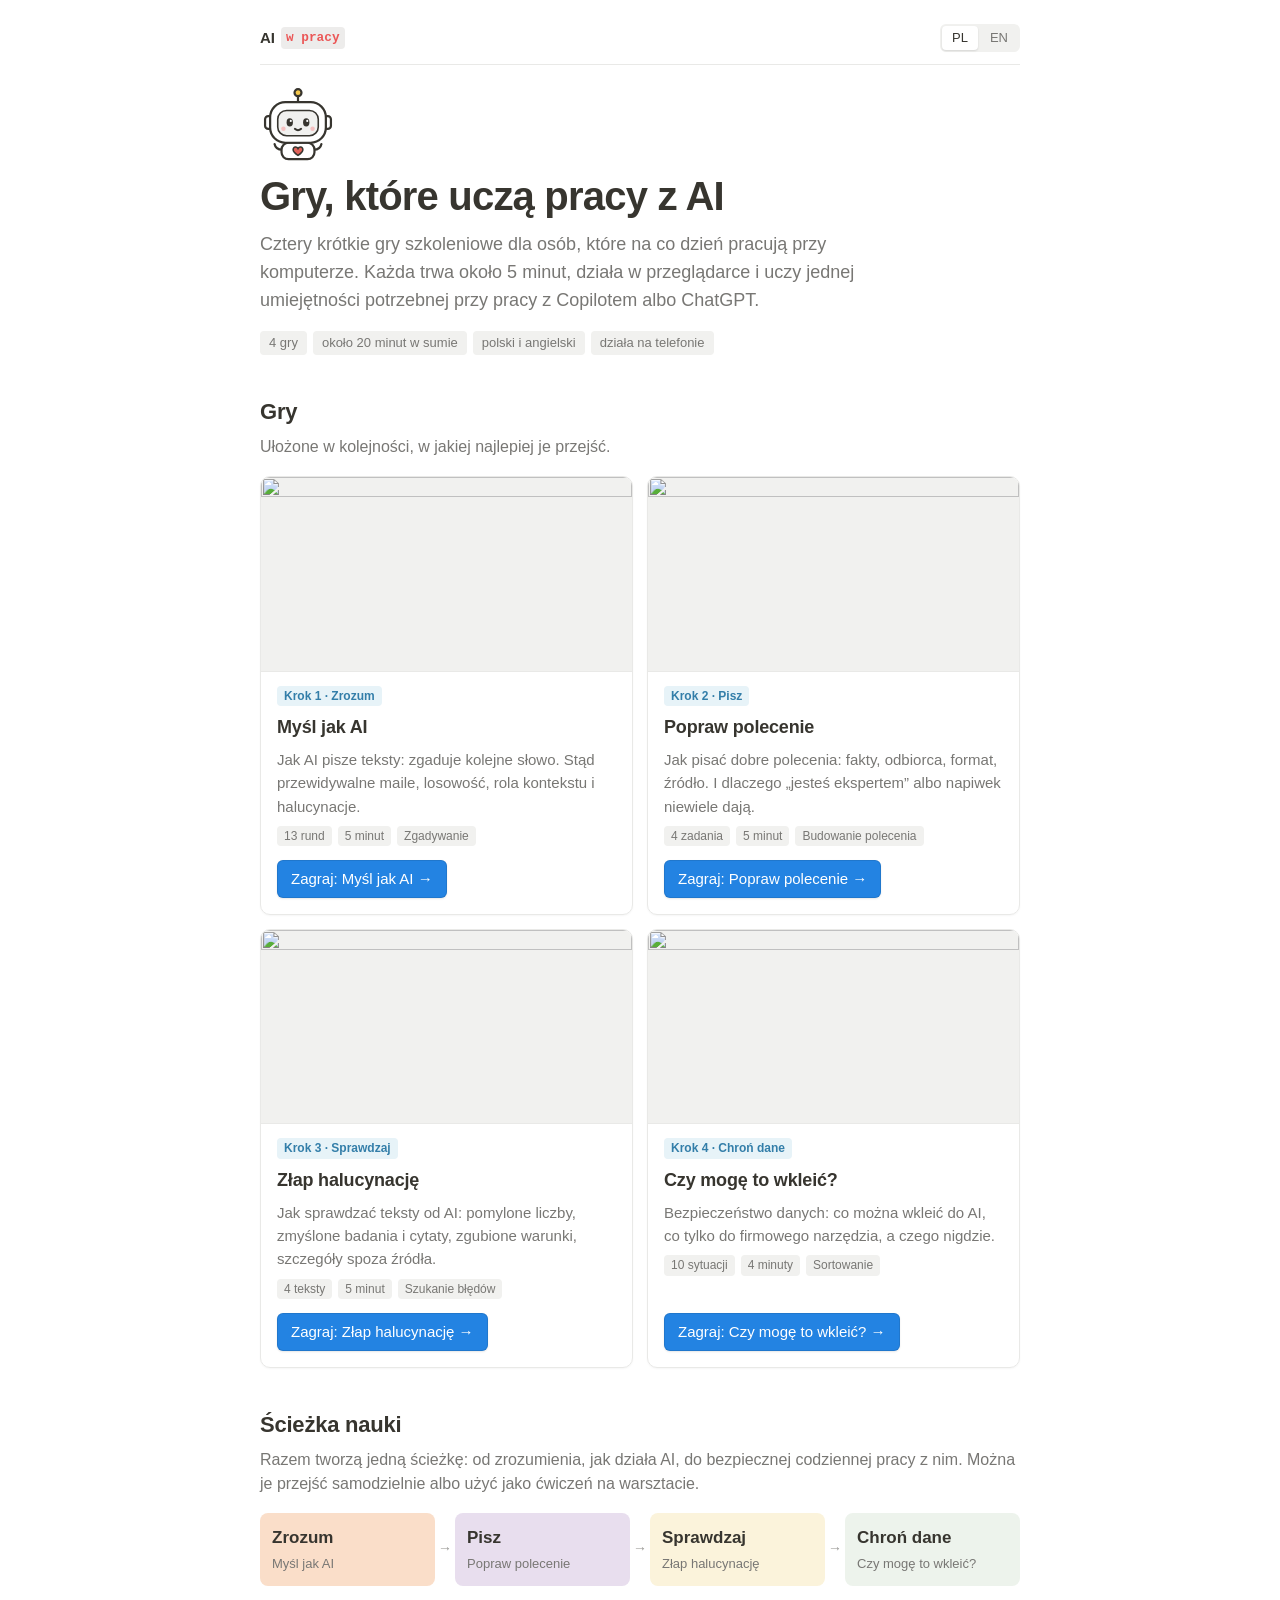
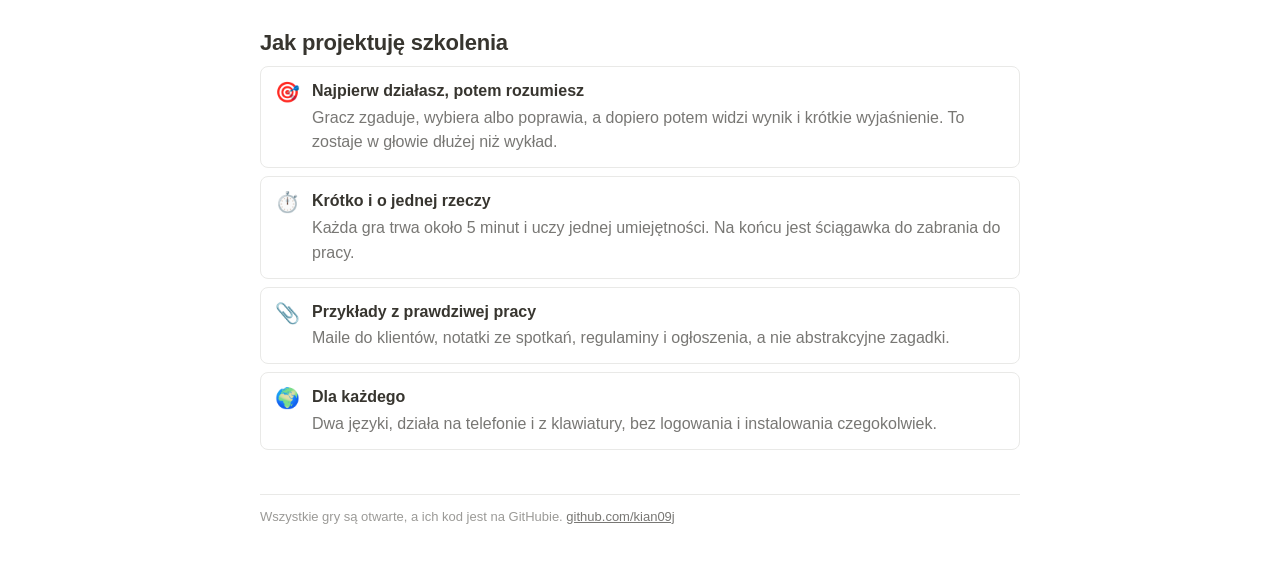
==== index.html @ de3d777a "Strona serii AI w pracy: 4 gry, ścieżka nauki, podejście (PL/EN) Landing page for kian09j.github.io " ====
<!doctype html>
<html lang="pl">
<head>
<meta charset="utf-8">
<meta name="viewport" content="width=device-width, initial-scale=1">
<meta name="color-scheme" content="light">
<title>AI w pracy</title>
<meta name="description" content="Cztery krótkie gry, które uczą pracy z AI: jak AI pisze, jak pisać polecenia, jak sprawdzać odpowiedzi i jak chronić dane. Four short games that teach people to work with AI.">
<!-- Link preview for LinkedIn and other social sites -->
<meta property="og:type" content="website">
<meta property="og:url" content="https://kian09j.github.io/">
<meta property="og:title" content="AI w pracy / AI at work">
<meta property="og:description" content="Cztery krótkie gry szkoleniowe o pracy z AI. PL / EN.">
<meta property="og:image" content="https://kian09j.github.io/og-image.png">
<meta property="og:image:width" content="1200">
<meta property="og:image:height" content="630">
<meta property="og:image:alt" content="Robot Bajtek i tytuł serii AI w pracy">
<meta name="twitter:card" content="summary_large_image">
<link rel="icon" href="data:image/svg+xml,%3Csvg xmlns='http://www.w3.org/2000/svg' viewBox='0 0 120 120'%3E%3Cpath d='M60 26V13' stroke='%2337352f' stroke-width='5' stroke-linecap='round'/%3E%3Ccircle cx='60' cy='10' r='8' fill='%23f5c84c' stroke='%2337352f' stroke-width='4'/%3E%3Crect x='10' y='26' width='100' height='84' rx='28' fill='%23ffffff' stroke='%2337352f' stroke-width='6'/%3E%3Crect x='24' y='42' width='72' height='52' rx='16' fill='%23f1f1ef' stroke='%2337352f' stroke-width='4'/%3E%3Cellipse cx='45' cy='66' rx='7' ry='10' fill='%2337352f'/%3E%3Cellipse cx='75' cy='66' rx='7' ry='10' fill='%2337352f'/%3E%3C/svg%3E">
<style>
  :root {
    --bg: #ffffff;
    --text: #37352f;
    --muted: #787774;
    --faint: #9b9a97;
    --line: #e9e9e7;
    --hover: #f7f7f5;
    --gray: #f1f1ef;
    --blue: #2383e2;
    --blue-hover: #0b6ec5;
    --blue-bg: #e7f3f8;
    --blue-text: #337ea9;
    --font: ui-sans-serif, -apple-system, BlinkMacSystemFont, "Segoe UI Variable Text", "Segoe UI", Helvetica, Arial, sans-serif, "Segoe UI Emoji", "Apple Color Emoji";
  }
  * { box-sizing: border-box; }
  html, body { margin: 0; }
  body {
    background: var(--bg); color: var(--text); font-family: var(--font); font-size: 16px; line-height: 1.55;
    display: flex; justify-content: center; padding: 24px 16px 48px; overflow-x: hidden;
    -webkit-font-smoothing: antialiased;
  }
  .app { width: 100%; max-width: 760px; }
  a { color: var(--blue-text); }

  header {
    display: flex; align-items: center; justify-content: space-between; gap: 12px;
    padding-bottom: 12px; margin-bottom: 8px; border-bottom: 1px solid var(--line);
  }
  .logo { font-weight: 600; font-size: 15px; display: flex; align-items: center; gap: 6px; }
  .logo .ai {
    font-family: SFMono-Regular, Menlo, Consolas, "Liberation Mono", monospace; font-size: 85%;
    color: #eb5757; background: rgba(135, 131, 120, 0.15); border-radius: 4px; padding: 1px 5px;
  }
  .lang { display: flex; gap: 2px; background: var(--gray); border-radius: 6px; padding: 2px; }
  .lang button {
    font: inherit; font-size: 13px; font-weight: 500; color: var(--muted);
    background: transparent; border: 0; border-radius: 4px; padding: 2px 10px; cursor: pointer;
  }
  .lang button[aria-pressed="true"] { background: #fff; color: var(--text); box-shadow: 0 1px 2px rgba(15, 15, 15, 0.12); }
  .lang button:focus-visible { outline: 2px solid var(--blue); outline-offset: 1px; }

  /* Mascot (Bajtek, the guide from the games) */
  .mascot { display: block; width: 76px; height: 76px; margin: 22px 0 10px; overflow: visible; }
  .mascot .eyes { transform-origin: 60px 56px; animation: blink 5s ease-in-out infinite; }
  @keyframes blink { 0%, 94%, 100% { transform: scaleY(1); } 97% { transform: scaleY(0.1); } }

  h1 { font-size: 40px; font-weight: 700; line-height: 1.15; letter-spacing: -0.02em; margin: 0 0 12px; }
  h2 { font-size: 22px; font-weight: 600; margin: 40px 0 6px; letter-spacing: -0.01em; }
  .lead { font-size: 18px; color: var(--muted); margin: 0 0 14px; max-width: 620px; }
  .author { margin: 0; font-size: 15px; }
  .author a { margin-left: 8px; }
  .section-lead { color: var(--muted); margin: 0 0 16px; }

  .facts { display: flex; flex-wrap: wrap; gap: 6px; margin: 16px 0 0; padding: 0; list-style: none; }
  .facts li { font-size: 13px; font-weight: 500; border-radius: 4px; padding: 2px 9px; background: var(--gray); color: var(--muted); }

  /* Game cards, in the order of the learning path */
  .games { display: grid; grid-template-columns: 1fr 1fr; gap: 14px; }
  .game {
    border: 1px solid var(--line); border-radius: 10px; overflow: hidden; display: flex; flex-direction: column;
    box-shadow: 0 1px 2px rgba(15, 15, 15, 0.04); transition: box-shadow 0.15s, border-color 0.15s;
  }
  .game:hover { border-color: #dcdcd9; box-shadow: 0 4px 14px rgba(15, 15, 15, 0.08); }
  .game img { display: block; width: 100%; height: auto; aspect-ratio: 1200 / 630; object-fit: cover; border-bottom: 1px solid var(--line); background: var(--gray); }
  .game .body { padding: 14px 16px 16px; display: flex; flex-direction: column; gap: 6px; flex: 1; }
  .game .step { font-size: 12px; font-weight: 600; color: var(--blue-text); background: var(--blue-bg); border-radius: 4px; padding: 1px 7px; align-self: flex-start; }
  .game h3 { margin: 2px 0 0; font-size: 18px; font-weight: 700; letter-spacing: -0.01em; }
  .game p { margin: 0; color: var(--muted); font-size: 15px; }
  .game .meta { display: flex; flex-wrap: wrap; gap: 6px; margin-top: 2px; }
  .game .meta span { font-size: 12px; font-weight: 500; border-radius: 4px; padding: 1px 7px; background: var(--gray); color: var(--muted); }
  .game .play { margin-top: auto; padding-top: 8px; }
  .btn {
    font: inherit; font-size: 15px; font-weight: 500; text-decoration: none; border-radius: 6px; padding: 7px 14px;
    background: var(--blue); color: #fff; display: inline-flex; align-items: center; gap: 6px;
    box-shadow: inset 0 0 0 1px rgba(15, 15, 15, 0.1), 0 1px 2px rgba(15, 15, 15, 0.1); transition: background 0.12s;
  }
  .btn:hover { background: var(--blue-hover); }
  .btn:focus-visible { outline: 2px solid var(--blue); outline-offset: 2px; }

  /* Learning path */
  .path { list-style: none; padding: 0; margin: 0; display: grid; grid-template-columns: repeat(4, 1fr); gap: 10px 20px; }
  .path li { border-radius: 8px; padding: 12px 12px; background: var(--tint); position: relative; }
  .path .verb { display: block; font-weight: 700; font-size: 17px; }
  .path .game-name { display: block; font-size: 13px; color: var(--muted); margin-top: 2px; }
  .path li:not(:last-child)::after {
    content: "→"; position: absolute; right: -10px; top: 50%; transform: translate(50%, -50%);
    color: var(--faint); font-size: 14px;
  }

  /* Principles */
  .principles { list-style: none; padding: 0; margin: 0; display: grid; gap: 8px; }
  .principles li { display: flex; gap: 12px; align-items: flex-start; padding: 12px 14px; border: 1px solid var(--line); border-radius: 8px; }
  .principles .ico { font-size: 20px; line-height: 1.3; }
  .principles strong { display: block; font-weight: 600; }
  .principles p { margin: 2px 0 0; color: var(--muted); }

  footer { margin-top: 44px; padding-top: 12px; border-top: 1px solid var(--line); font-size: 13px; color: var(--faint); }
  footer a { color: var(--muted); }

  @media (max-width: 640px) {
    .games { grid-template-columns: 1fr; }
    .path { grid-template-columns: 1fr 1fr; }
    .path li:nth-child(2)::after { content: none; }
  }
  @media (max-width: 480px) {
    body { padding-top: 16px; }
    h1 { font-size: 31px; }
    .lead { font-size: 17px; }
  }
  @media (prefers-reduced-motion: reduce) {
    *, *::before, *::after { transition: none !important; animation: none !important; }
  }
</style>
</head>
<body>

<div class="app">
  <header>
    <div class="logo" id="logo">AI <span class="ai">w pracy</span></div>
    <div class="lang" id="lang" role="group" aria-label="Język / Language">
      <button type="button" data-lang="pl" aria-pressed="true">PL</button>
      <button type="button" data-lang="en" aria-pressed="false">EN</button>
    </div>
  </header>
  <main id="page"></main>
  <footer id="footer"></footer>
</div>

<script>
// Who made this. Anything left empty is simply not shown.
const AUTHOR = {
  name: "",
  role: { pl: "", en: "" },
  linkedin: "",
  email: ""
};

const GITHUB = "https://github.com/kian09j";

// The games, in the order of the learning path. Paths are relative to kian09j.github.io.
const GAMES = [
  { path: "/mysl_jak_ai/", repo: "mysl_jak_ai",
    pl: { name: "Myśl jak AI", verb: "Zrozum", what: "Jak AI pisze teksty: zgaduje kolejne słowo. Stąd przewidywalne maile, losowość, rola kontekstu i halucynacje.", meta: ["13 rund", "5 minut", "Zgadywanie"] },
    en: { name: "Think like AI", verb: "Understand", what: "How AI writes: it predicts the next word. That explains predictable emails, randomness, why context matters and hallucinations.", meta: ["13 rounds", "5 minutes", "Guessing"] } },
  { path: "/popraw_polecenie/", repo: "popraw_polecenie",
    pl: { name: "Popraw polecenie", verb: "Pisz", what: "Jak pisać dobre polecenia: fakty, odbiorca, format, źródło. I dlaczego „jesteś ekspertem” albo napiwek niewiele dają.", meta: ["4 zadania", "5 minut", "Budowanie polecenia"] },
    en: { name: "Fix the prompt", verb: "Write", what: "How to write good prompts: facts, audience, format, source. And why “you are an expert” or a tip doesn't do much.", meta: ["4 tasks", "5 minutes", "Building a prompt"] } },
  { path: "/zlap_halucynacje/", repo: "zlap_halucynacje",
    pl: { name: "Złap halucynację", verb: "Sprawdzaj", what: "Jak sprawdzać teksty od AI: pomylone liczby, zmyślone badania i cytaty, zgubione warunki, szczegóły spoza źródła.", meta: ["4 teksty", "5 minut", "Szukanie błędów"] },
    en: { name: "Catch the hallucination", verb: "Check", what: "How to check what AI writes: wrong numbers, made-up studies and quotes, dropped conditions, details that aren't in the source.", meta: ["4 texts", "5 minutes", "Spot the error"] } },
  { path: "/czy_moge_to_wkleic/", repo: "czy_moge_to_wkleic",
    pl: { name: "Czy mogę to wkleić?", verb: "Chroń dane", what: "Bezpieczeństwo danych: co można wkleić do AI, co tylko do firmowego narzędzia, a czego nigdzie.", meta: ["10 sytuacji", "4 minuty", "Sortowanie"] },
    en: { name: "Can I paste this?", verb: "Protect data", what: "Data safety: what you can paste into AI, what belongs only in your company's tool, and what never goes in.", meta: ["10 situations", "4 minutes", "Sorting"] } }
];

const PATH_TINTS = ["#fadec9", "#e8deee", "#fbf3db", "#edf3ec"];

const TEXT = {
  pl: {
    title: "AI w pracy",
    logo: 'AI <span class="ai">w pracy</span>',
    h1: "Gry, które uczą pracy z AI",
    lead: "Cztery krótkie gry szkoleniowe dla osób, które na co dzień pracują przy komputerze. Każda trwa około 5 minut, działa w przeglądarce i uczy jednej umiejętności potrzebnej przy pracy z Copilotem albo ChatGPT.",
    facts: ["4 gry", "około 20 minut w sumie", "polski i angielski", "działa na telefonie"],
    by: "Autorka:",
    gamesTitle: "Gry",
    gamesLead: "Ułożone w kolejności, w jakiej najlepiej je przejść.",
    step: "Krok",
    play: "Zagraj",
    code: "Kod",
    pathTitle: "Ścieżka nauki",
    pathLead: "Razem tworzą jedną ścieżkę: od zrozumienia, jak działa AI, do bezpiecznej codziennej pracy z nim. Można je przejść samodzielnie albo użyć jako ćwiczeń na warsztacie.",
    principlesTitle: "Jak projektuję szkolenia",
    principles: [
      ["🎯", "Najpierw działasz, potem rozumiesz", "Gracz zgaduje, wybiera albo poprawia, a dopiero potem widzi wynik i krótkie wyjaśnienie. To zostaje w głowie dłużej niż wykład."],
      ["⏱️", "Krótko i o jednej rzeczy", "Każda gra trwa około 5 minut i uczy jednej umiejętności. Na końcu jest ściągawka do zabrania do pracy."],
      ["📎", "Przykłady z prawdziwej pracy", "Maile do klientów, notatki ze spotkań, regulaminy i ogłoszenia, a nie abstrakcyjne zagadki."],
      ["🌍", "Dla każdego", "Dwa języki, działa na telefonie i z klawiatury, bez logowania i instalowania czegokolwiek."]
    ],
    footer: "Wszystkie gry są otwarte, a ich kod jest na GitHubie."
  },
  en: {
    title: "AI at work",
    logo: 'AI <span class="ai">at work</span>',
    h1: "Games that teach people to work with AI",
    lead: "Four short training games for people who work at a computer every day. Each one takes about 5 minutes, runs in the browser and teaches one skill you need when working with Copilot or ChatGPT.",
    facts: ["4 games", "about 20 minutes in total", "Polish and English", "works on phones"],
    by: "By",
    gamesTitle: "Games",
    gamesLead: "In the order that works best.",
    step: "Step",
    play: "Play",
    code: "Code",
    pathTitle: "Learning path",
    pathLead: "Together they form one path: from understanding how AI works to using it safely every day. Play them on your own or use them as exercises in a workshop.",
    principlesTitle: "How I design training",
    principles: [
      ["🎯", "Do first, understand second", "Players guess, choose or fix something, and only then see the result and a short explanation. That sticks longer than a lecture."],
      ["⏱️", "Short, and about one thing", "Each game takes about 5 minutes and teaches one skill. It ends with a cheat sheet to take back to work."],
      ["📎", "Examples from real work", "Customer emails, meeting notes, policies and job ads, not abstract puzzles."],
      ["🌍", "For everyone", "Two languages, works on phones and with a keyboard, no sign-up and nothing to install."]
    ],
    footer: "All the games are free to play, and their code is on GitHub."
  }
};

let lang = "pl";
let T = TEXT.pl;
const $ = (id) => document.getElementById(id);

function esc(s) {
  return String(s).replace(/[&<>"']/g, (c) => ({ "&": "&amp;", "<": "&lt;", ">": "&gt;", '"': "&quot;", "'": "&#39;" }[c]));
}

const MASCOT = `
  <svg class="mascot" viewBox="0 0 120 120" aria-hidden="true">
    <g fill="none" stroke="#37352f" stroke-width="3.5" stroke-linecap="round" stroke-linejoin="round">
      <path d="M35 99C27 99 24 95 23 90"/><path d="M85 99C93 99 96 95 97 90"/>
      <rect x="34" y="88" width="52" height="26" rx="11" fill="#fff"/>
      <path d="M60 108c-5-3.4-7.6-6-7.6-8.6a3.6 3.6 0 0 1 7.6-1.6a3.6 3.6 0 0 1 7.6 1.6c0 2.6-2.6 5.2-7.6 8.6z" fill="#e16259" stroke-width="2.5"/>
      <path d="M60 26V14"/><circle cx="60" cy="9" r="5.5" fill="#f5c84c"/>
      <rect x="8" y="46" width="11" height="20" rx="5" fill="#fff"/><rect x="101" y="46" width="11" height="20" rx="5" fill="#fff"/>
      <rect x="16" y="24" width="88" height="64" rx="24" fill="#fff"/>
      <rect x="28" y="37" width="64" height="40" rx="14" fill="#f1f1ef" stroke-width="2.5"/>
    </g>
    <g class="eyes">
      <ellipse cx="47" cy="56" rx="5" ry="6.5" fill="#37352f"/><ellipse cx="73" cy="56" rx="5" ry="6.5" fill="#37352f"/>
      <circle cx="48.6" cy="53.6" r="1.7" fill="#fff"/><circle cx="74.6" cy="53.6" r="1.7" fill="#fff"/>
    </g>
    <circle cx="37" cy="66" r="3.5" fill="#f5c0c0"/><circle cx="83" cy="66" r="3.5" fill="#f5c0c0"/>
    <path d="M55 66q5 4.5 10 0" fill="none" stroke="#37352f" stroke-width="3" stroke-linecap="round"/>
  </svg>`;

function authorHTML() {
  if (!AUTHOR.name) return "";
  const role = AUTHOR.role[lang] ? ` · ${esc(AUTHOR.role[lang])}` : "";
  const links = [
    AUTHOR.linkedin ? `<a href="${esc(AUTHOR.linkedin)}">LinkedIn</a>` : "",
    AUTHOR.email ? `<a href="mailto:${esc(AUTHOR.email)}">${esc(AUTHOR.email)}</a>` : ""
  ].join("");
  return `<p class="author">${esc(T.by)} <strong>${esc(AUTHOR.name)}</strong>${role}${links}</p>`;
}

function render() {
  $("page").innerHTML = `
    ${MASCOT}
    <h1>${esc(T.h1)}</h1>
    <p class="lead">${esc(T.lead)}</p>
    ${authorHTML()}
    <ul class="facts">${T.facts.map((f) => `<li>${esc(f)}</li>`).join("")}</ul>

    <h2>${esc(T.gamesTitle)}</h2>
    <p class="section-lead">${esc(T.gamesLead)}</p>
    <div class="games">
      ${GAMES.map((g, i) => {
        const d = g[lang];
        return `
        <article class="game">
          <a href="${g.path}?lang=${lang}" tabindex="-1" aria-hidden="true"><img src="${g.path}og-image.png" alt="" loading="lazy" width="1200" height="630"></a>
          <div class="body">
            <span class="step">${esc(T.step)} ${i + 1} · ${esc(d.verb)}</span>
            <h3>${esc(d.name)}</h3>
            <p>${esc(d.what)}</p>
            <div class="meta">${d.meta.map((m) => `<span>${esc(m)}</span>`).join("")}</div>
            <div class="play"><a class="btn" href="${g.path}?lang=${lang}">${esc(T.play)}: ${esc(d.name)} →</a></div>
          </div>
        </article>`;
      }).join("")}
    </div>

    <h2>${esc(T.pathTitle)}</h2>
    <p class="section-lead">${esc(T.pathLead)}</p>
    <ol class="path">
      ${GAMES.map((g, i) => `<li style="--tint:${PATH_TINTS[i]}"><span class="verb">${esc(g[lang].verb)}</span><span class="game-name">${esc(g[lang].name)}</span></li>`).join("")}
    </ol>

    <h2>${esc(T.principlesTitle)}</h2>
    <ul class="principles">
      ${T.principles.map(([ico, t, d]) => `<li><span class="ico" aria-hidden="true">${ico}</span><div><strong>${esc(t)}</strong><p>${esc(d)}</p></div></li>`).join("")}
    </ul>`;
  $("footer").innerHTML = `${esc(T.footer)} <a href="${GITHUB}">github.com/kian09j</a>`;
}

function readSavedLang() {
  try { return localStorage.getItem("lang"); } catch (e) { return null; }
}

// The language choice is shared with the games, which live on the same site.
function setLang(l) {
  lang = l === "en" ? "en" : "pl";
  T = TEXT[lang];
  document.documentElement.lang = lang;
  document.title = T.title;
  $("logo").innerHTML = T.logo;
  document.querySelectorAll("#lang button").forEach((b) => b.setAttribute("aria-pressed", String(b.dataset.lang === lang)));
  try { localStorage.setItem("lang", lang); } catch (e) { /* storage unavailable */ }
  render();
}

document.querySelectorAll("#lang button").forEach((b) => b.addEventListener("click", () => setLang(b.dataset.lang)));

const urlLang = new URLSearchParams(location.search).get("lang");
setLang(urlLang === "en" || urlLang === "pl" ? urlLang : readSavedLang() || "pl");
</script>
</body>
</html>
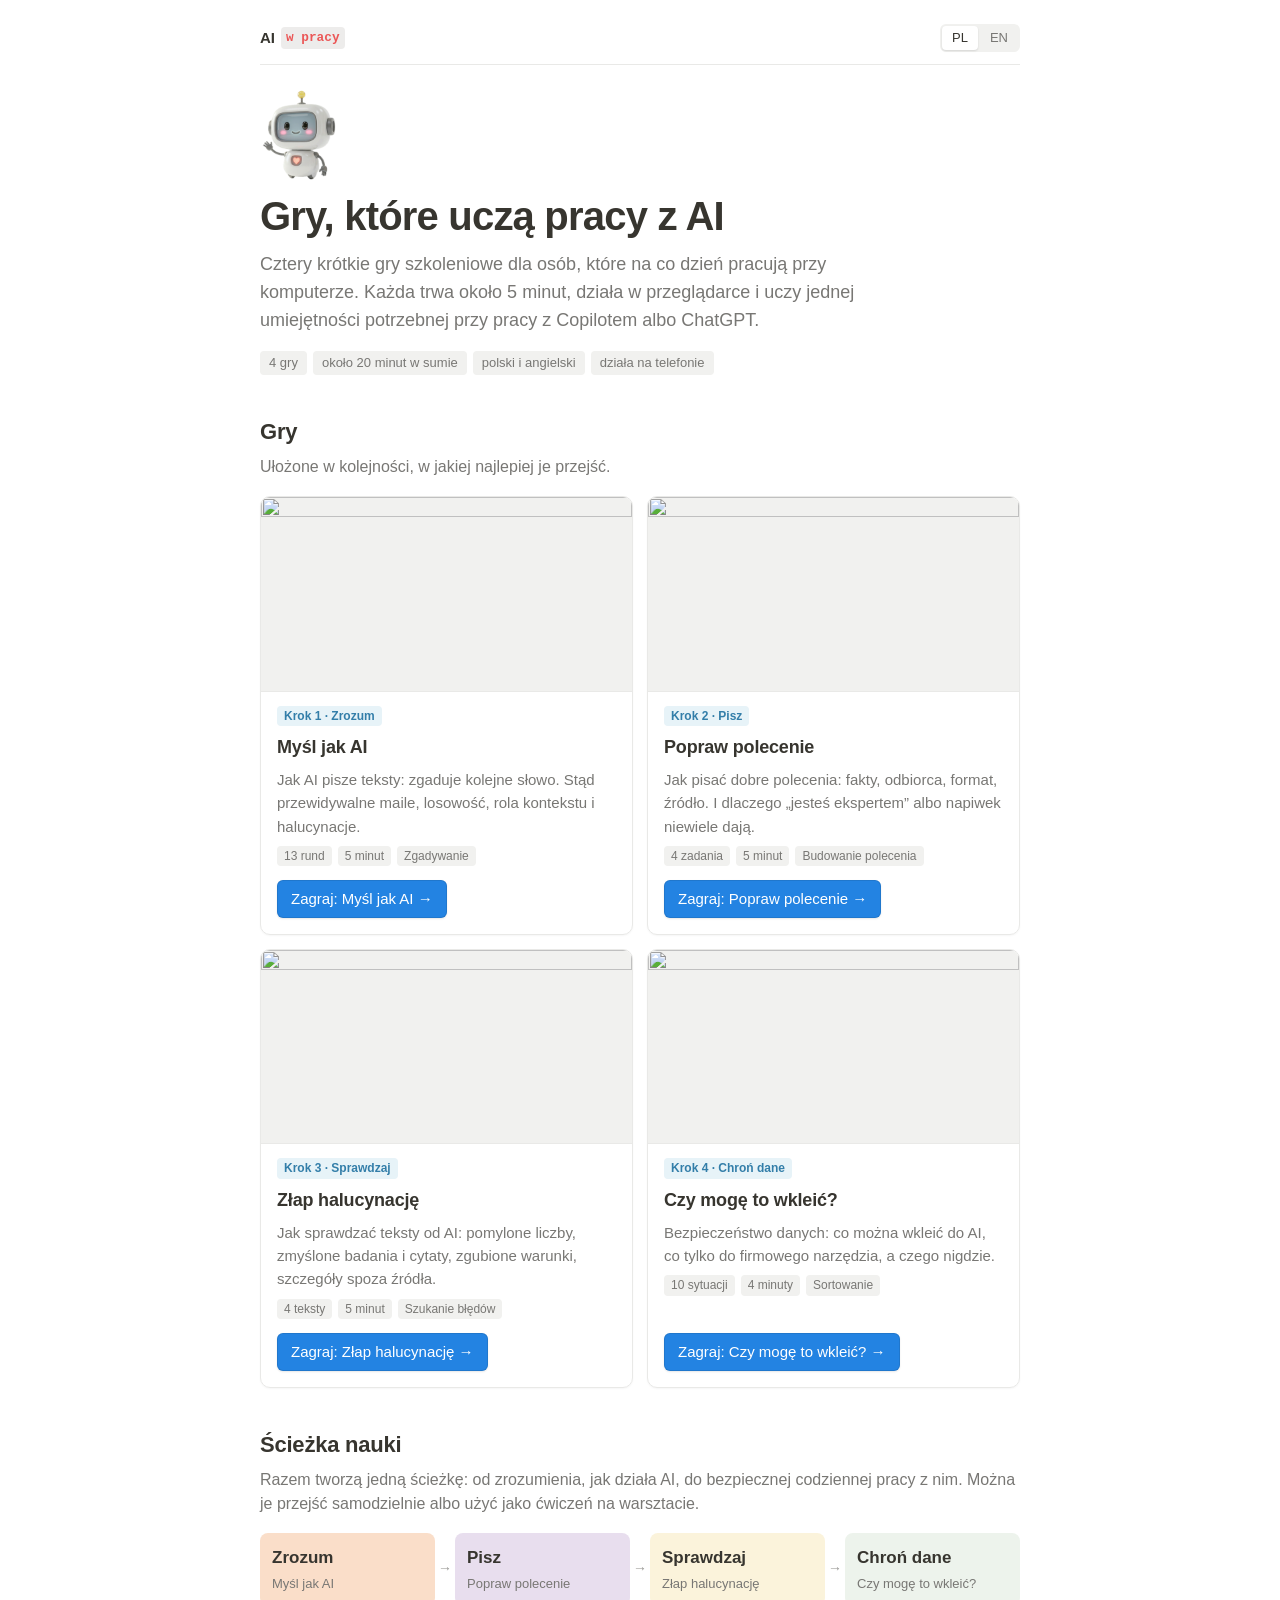
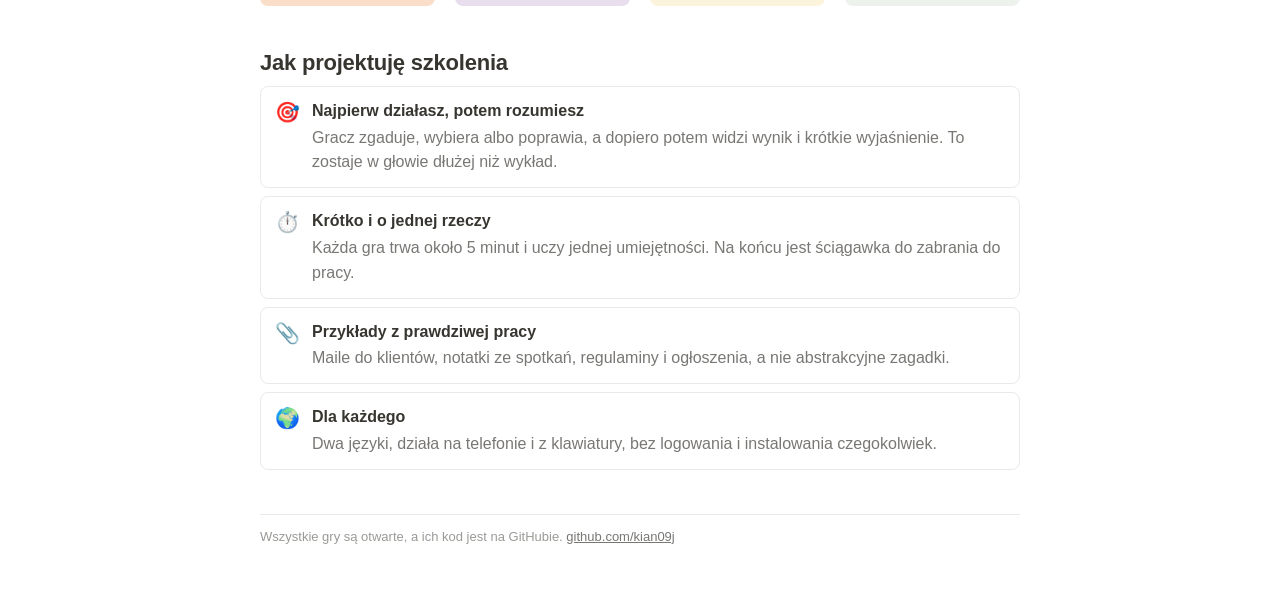
==== commit 89a541a4: "Nowy Bajtek 3D: strona główna, obrazek do udostępniania i wspólny folder bajtek/ (4 nastroje) Co-Aut" ====
--- a/index.html
+++ b/index.html
@@ -60,9 +60,7 @@
   .lang button:focus-visible { outline: 2px solid var(--blue); outline-offset: 1px; }
 
   /* Mascot (Bajtek, the guide from the games) */
-  .mascot { display: block; width: 76px; height: 76px; margin: 22px 0 10px; overflow: visible; }
-  .mascot .eyes { transform-origin: 60px 56px; animation: blink 5s ease-in-out infinite; }
-  @keyframes blink { 0%, 94%, 100% { transform: scaleY(1); } 97% { transform: scaleY(0.1); } }
+  .mascot { display: block; width: auto; height: 96px; margin: 22px 0 10px; }
 
   h1 { font-size: 40px; font-weight: 700; line-height: 1.15; letter-spacing: -0.02em; margin: 0 0 12px; }
   h2 { font-size: 22px; font-weight: 600; margin: 40px 0 6px; letter-spacing: -0.01em; }
@@ -232,24 +230,7 @@
   return String(s).replace(/[&<>"']/g, (c) => ({ "&": "&amp;", "<": "&lt;", ">": "&gt;", '"': "&quot;", "'": "&#39;" }[c]));
 }
 
-const MASCOT = `
-  <svg class="mascot" viewBox="0 0 120 120" aria-hidden="true">
-    <g fill="none" stroke="#37352f" stroke-width="3.5" stroke-linecap="round" stroke-linejoin="round">
-      <path d="M35 99C27 99 24 95 23 90"/><path d="M85 99C93 99 96 95 97 90"/>
-      <rect x="34" y="88" width="52" height="26" rx="11" fill="#fff"/>
-      <path d="M60 108c-5-3.4-7.6-6-7.6-8.6a3.6 3.6 0 0 1 7.6-1.6a3.6 3.6 0 0 1 7.6 1.6c0 2.6-2.6 5.2-7.6 8.6z" fill="#e16259" stroke-width="2.5"/>
-      <path d="M60 26V14"/><circle cx="60" cy="9" r="5.5" fill="#f5c84c"/>
-      <rect x="8" y="46" width="11" height="20" rx="5" fill="#fff"/><rect x="101" y="46" width="11" height="20" rx="5" fill="#fff"/>
-      <rect x="16" y="24" width="88" height="64" rx="24" fill="#fff"/>
-      <rect x="28" y="37" width="64" height="40" rx="14" fill="#f1f1ef" stroke-width="2.5"/>
-    </g>
-    <g class="eyes">
-      <ellipse cx="47" cy="56" rx="5" ry="6.5" fill="#37352f"/><ellipse cx="73" cy="56" rx="5" ry="6.5" fill="#37352f"/>
-      <circle cx="48.6" cy="53.6" r="1.7" fill="#fff"/><circle cx="74.6" cy="53.6" r="1.7" fill="#fff"/>
-    </g>
-    <circle cx="37" cy="66" r="3.5" fill="#f5c0c0"/><circle cx="83" cy="66" r="3.5" fill="#f5c0c0"/>
-    <path d="M55 66q5 4.5 10 0" fill="none" stroke="#37352f" stroke-width="3" stroke-linecap="round"/>
-  </svg>`;
+const MASCOT = `<img class="mascot" src="bajtek/idle.png" alt="" width="248" height="288">`;
 
 function authorHTML() {
   if (!AUTHOR.name) return "";
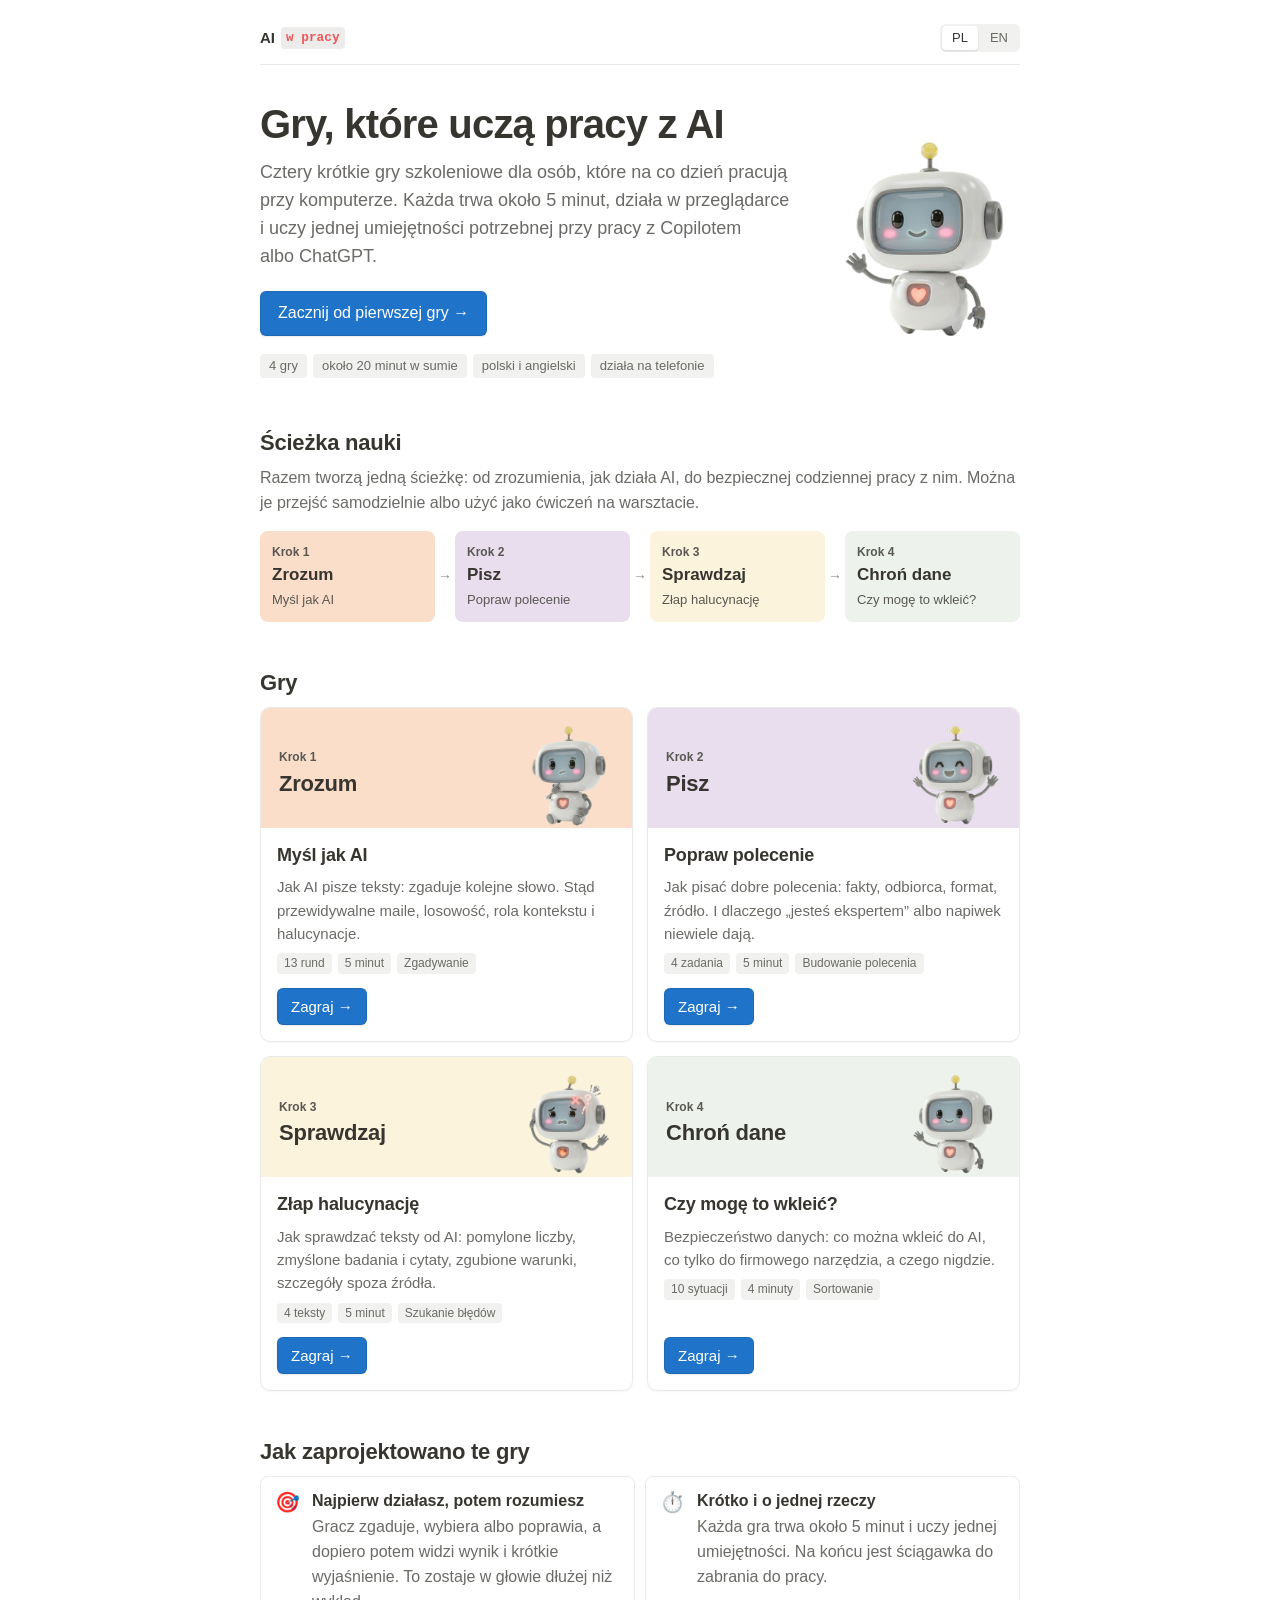
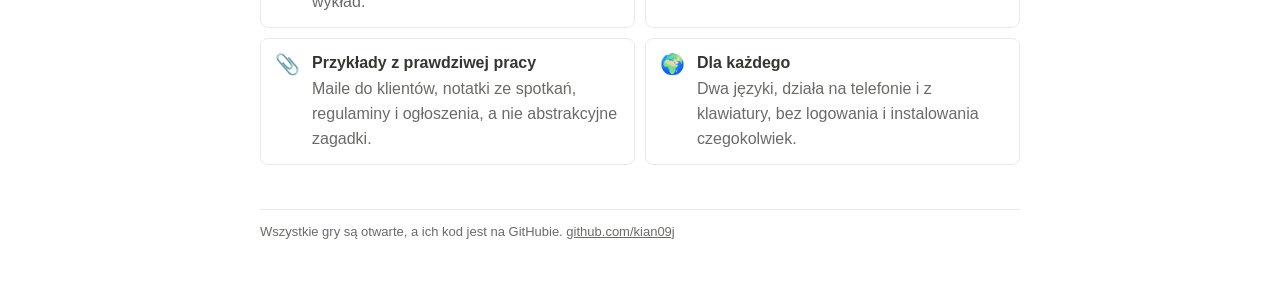
==== commit 414b62af: "Nowy układ strony głównej: Bajtek i przycisk startu na górze, ścieżka nauki jako przegląd, karty gie" ====
--- a/index.html
+++ b/index.html
@@ -21,19 +21,21 @@
   :root {
     --bg: #ffffff;
     --text: #37352f;
-    --muted: #787774;
-    --faint: #9b9a97;
+    --muted: #6b6a66;
+    --faint: #8c8b87;
+    --on-tint: #5a5853;
     --line: #e9e9e7;
     --hover: #f7f7f5;
     --gray: #f1f1ef;
-    --blue: #2383e2;
-    --blue-hover: #0b6ec5;
+    --blue: #1f74c9;
+    --blue-hover: #1866b2;
     --blue-bg: #e7f3f8;
-    --blue-text: #337ea9;
+    --blue-text: #2d73a0;
     --font: ui-sans-serif, -apple-system, BlinkMacSystemFont, "Segoe UI Variable Text", "Segoe UI", Helvetica, Arial, sans-serif, "Segoe UI Emoji", "Apple Color Emoji";
   }
   * { box-sizing: border-box; }
   html, body { margin: 0; }
+  html { scroll-behavior: smooth; }
   body {
     background: var(--bg); color: var(--text); font-family: var(--font); font-size: 16px; line-height: 1.55;
     display: flex; justify-content: center; padding: 24px 16px 48px; overflow-x: hidden;
@@ -59,66 +61,85 @@
   .lang button[aria-pressed="true"] { background: #fff; color: var(--text); box-shadow: 0 1px 2px rgba(15, 15, 15, 0.12); }
   .lang button:focus-visible { outline: 2px solid var(--blue); outline-offset: 1px; }
 
-  /* Mascot (Bajtek, the guide from the games) */
-  .mascot { display: block; width: auto; height: 96px; margin: 22px 0 10px; }
-
-  h1 { font-size: 40px; font-weight: 700; line-height: 1.15; letter-spacing: -0.02em; margin: 0 0 12px; }
-  h2 { font-size: 22px; font-weight: 600; margin: 40px 0 6px; letter-spacing: -0.01em; }
-  .lead { font-size: 18px; color: var(--muted); margin: 0 0 14px; max-width: 620px; }
+  /* Hero: text on the left, Bajtek (the guide from the games) on the right */
+  .hero { display: grid; grid-template-columns: 1fr auto; gap: 8px 28px; align-items: center; padding: 28px 0 4px; }
+  .hero .mascot { display: block; width: auto; height: 210px; }
+  .cta { margin: 20px 0 0; }
+
+  h1 { font-size: 40px; font-weight: 700; line-height: 1.15; letter-spacing: -0.02em; margin: 0 0 12px; text-wrap: balance; }
+  h2 { font-size: 22px; font-weight: 600; margin: 44px 0 6px; letter-spacing: -0.01em; }
+  .lead { font-size: 18px; color: var(--muted); margin: 0 0 14px; max-width: 620px; text-wrap: pretty; }
   .author { margin: 0; font-size: 15px; }
   .author a { margin-left: 8px; }
-  .section-lead { color: var(--muted); margin: 0 0 16px; }
-
-  .facts { display: flex; flex-wrap: wrap; gap: 6px; margin: 16px 0 0; padding: 0; list-style: none; }
+  .section-lead { color: var(--muted); margin: 0 0 16px; text-wrap: pretty; }
+
+  .facts { display: flex; flex-wrap: wrap; gap: 6px; margin: 18px 0 0; padding: 0; list-style: none; }
   .facts li { font-size: 13px; font-weight: 500; border-radius: 4px; padding: 2px 9px; background: var(--gray); color: var(--muted); }
 
-  /* Game cards, in the order of the learning path */
+  .btn {
+    font: inherit; font-size: 15px; font-weight: 500; text-decoration: none; border-radius: 6px; padding: 7px 14px;
+    background: var(--blue); color: #fff; display: inline-flex; align-items: center; gap: 6px;
+    box-shadow: inset 0 0 0 1px rgba(15, 15, 15, 0.1), 0 1px 2px rgba(15, 15, 15, 0.1); transition: background 0.12s;
+  }
+  .btn:hover { background: var(--blue-hover); }
+  .btn:focus-visible { outline: 2px solid var(--blue); outline-offset: 2px; }
+  .btn-lg { font-size: 16px; padding: 10px 18px; }
+
+  /* Learning path: an overview of the four steps; each step jumps to its game card */
+  .path { list-style: none; padding: 0; margin: 0; display: grid; grid-template-columns: repeat(4, 1fr); gap: 10px 20px; }
+  .path li { position: relative; }
+  .path a { display: block; height: 100%; border-radius: 8px; padding: 12px; background: var(--tint); color: var(--text); text-decoration: none; transition: box-shadow 0.15s; }
+  .path a:hover { box-shadow: inset 0 0 0 1px rgba(55, 53, 47, 0.2); }
+  .path a:focus-visible { outline: 2px solid var(--blue); outline-offset: 2px; }
+  .path .num { display: block; font-size: 12px; font-weight: 600; color: var(--on-tint); }
+  .path .verb { display: block; font-weight: 700; font-size: 17px; }
+  .path .game-name { display: block; font-size: 13px; color: var(--on-tint); margin-top: 2px; }
+  .path li:not(:last-child)::after {
+    content: "→"; position: absolute; right: -10px; top: 50%; transform: translate(50%, -50%);
+    color: var(--faint); font-size: 14px;
+  }
+
+  /* Game cards: a top in the step's color with Bajtek in a fitting mood, then the details */
   .games { display: grid; grid-template-columns: 1fr 1fr; gap: 14px; }
   .game {
+    position: relative; scroll-margin-top: 16px;
     border: 1px solid var(--line); border-radius: 10px; overflow: hidden; display: flex; flex-direction: column;
-    box-shadow: 0 1px 2px rgba(15, 15, 15, 0.04); transition: box-shadow 0.15s, border-color 0.15s;
-  }
-  .game:hover { border-color: #dcdcd9; box-shadow: 0 4px 14px rgba(15, 15, 15, 0.08); }
-  .game img { display: block; width: 100%; height: auto; aspect-ratio: 1200 / 630; object-fit: cover; border-bottom: 1px solid var(--line); background: var(--gray); }
+    box-shadow: 0 1px 2px rgba(15, 15, 15, 0.04); transition: box-shadow 0.15s, border-color 0.15s, transform 0.15s;
+  }
+  .game:hover { border-color: #dcdcd9; box-shadow: 0 6px 18px rgba(15, 15, 15, 0.09); transform: translateY(-2px); }
+  .game .top { display: flex; align-items: flex-end; justify-content: space-between; gap: 12px; min-height: 120px; padding: 14px 18px 0; background: var(--tint); }
+  .game .top .label { align-self: center; }
+  .game .top .num { display: block; font-size: 12px; font-weight: 600; color: var(--on-tint); }
+  .game .top .verb { display: block; font-size: 22px; font-weight: 700; letter-spacing: -0.01em; }
+  .game .top img { display: block; width: auto; height: 106px; transform-origin: 50% 100%; transition: transform 0.2s; }
+  .game:hover .top img { transform: translateY(-3px) rotate(-3deg); }
   .game .body { padding: 14px 16px 16px; display: flex; flex-direction: column; gap: 6px; flex: 1; }
-  .game .step { font-size: 12px; font-weight: 600; color: var(--blue-text); background: var(--blue-bg); border-radius: 4px; padding: 1px 7px; align-self: flex-start; }
-  .game h3 { margin: 2px 0 0; font-size: 18px; font-weight: 700; letter-spacing: -0.01em; }
+  .game h3 { margin: 0; font-size: 18px; font-weight: 700; letter-spacing: -0.01em; }
   .game p { margin: 0; color: var(--muted); font-size: 15px; }
   .game .meta { display: flex; flex-wrap: wrap; gap: 6px; margin-top: 2px; }
   .game .meta span { font-size: 12px; font-weight: 500; border-radius: 4px; padding: 1px 7px; background: var(--gray); color: var(--muted); }
   .game .play { margin-top: auto; padding-top: 8px; }
-  .btn {
-    font: inherit; font-size: 15px; font-weight: 500; text-decoration: none; border-radius: 6px; padding: 7px 14px;
-    background: var(--blue); color: #fff; display: inline-flex; align-items: center; gap: 6px;
-    box-shadow: inset 0 0 0 1px rgba(15, 15, 15, 0.1), 0 1px 2px rgba(15, 15, 15, 0.1); transition: background 0.12s;
-  }
-  .btn:hover { background: var(--blue-hover); }
-  .btn:focus-visible { outline: 2px solid var(--blue); outline-offset: 2px; }
-
-  /* Learning path */
-  .path { list-style: none; padding: 0; margin: 0; display: grid; grid-template-columns: repeat(4, 1fr); gap: 10px 20px; }
-  .path li { border-radius: 8px; padding: 12px 12px; background: var(--tint); position: relative; }
-  .path .verb { display: block; font-weight: 700; font-size: 17px; }
-  .path .game-name { display: block; font-size: 13px; color: var(--muted); margin-top: 2px; }
-  .path li:not(:last-child)::after {
-    content: "→"; position: absolute; right: -10px; top: 50%; transform: translate(50%, -50%);
-    color: var(--faint); font-size: 14px;
-  }
+  /* The Play link stretches over the whole card, so a click anywhere on it starts the game */
+  .game .play a::after { content: ""; position: absolute; inset: 0; }
 
   /* Principles */
-  .principles { list-style: none; padding: 0; margin: 0; display: grid; gap: 8px; }
+  .principles { list-style: none; padding: 0; margin: 0; display: grid; grid-template-columns: 1fr 1fr; gap: 10px; }
   .principles li { display: flex; gap: 12px; align-items: flex-start; padding: 12px 14px; border: 1px solid var(--line); border-radius: 8px; }
   .principles .ico { font-size: 20px; line-height: 1.3; }
   .principles strong { display: block; font-weight: 600; }
   .principles p { margin: 2px 0 0; color: var(--muted); }
 
-  footer { margin-top: 44px; padding-top: 12px; border-top: 1px solid var(--line); font-size: 13px; color: var(--faint); }
+  footer { margin-top: 44px; padding-top: 12px; border-top: 1px solid var(--line); font-size: 13px; color: var(--muted); }
   footer a { color: var(--muted); }
 
   @media (max-width: 640px) {
-    .games { grid-template-columns: 1fr; }
+    .hero { grid-template-columns: 1fr; padding-top: 16px; }
+    .hero .mascot { height: 120px; order: -1; }
     .path { grid-template-columns: 1fr 1fr; }
     .path li:nth-child(2)::after { content: none; }
+    .games, .principles { grid-template-columns: 1fr; }
+    .game .top { min-height: 104px; }
+    .game .top img { height: 92px; }
   }
   @media (max-width: 480px) {
     body { padding-top: 16px; }
@@ -126,7 +147,9 @@
     .lead { font-size: 17px; }
   }
   @media (prefers-reduced-motion: reduce) {
+    html { scroll-behavior: auto; }
     *, *::before, *::after { transition: none !important; animation: none !important; }
+    .game:hover, .game:hover .top img { transform: none; }
   }
 </style>
 </head>
@@ -156,17 +179,18 @@
 const GITHUB = "https://github.com/kian09j";
 
 // The games, in the order of the learning path. Paths are relative to kian09j.github.io.
+// mood: which Bajtek picture (bajtek/<mood>.png) shows on the game card.
 const GAMES = [
-  { path: "/mysl_jak_ai/", repo: "mysl_jak_ai",
+  { path: "/mysl_jak_ai/", repo: "mysl_jak_ai", mood: "think",
     pl: { name: "Myśl jak AI", verb: "Zrozum", what: "Jak AI pisze teksty: zgaduje kolejne słowo. Stąd przewidywalne maile, losowość, rola kontekstu i halucynacje.", meta: ["13 rund", "5 minut", "Zgadywanie"] },
     en: { name: "Think like AI", verb: "Understand", what: "How AI writes: it predicts the next word. That explains predictable emails, randomness, why context matters and hallucinations.", meta: ["13 rounds", "5 minutes", "Guessing"] } },
-  { path: "/popraw_polecenie/", repo: "popraw_polecenie",
+  { path: "/popraw_polecenie/", repo: "popraw_polecenie", mood: "happy",
     pl: { name: "Popraw polecenie", verb: "Pisz", what: "Jak pisać dobre polecenia: fakty, odbiorca, format, źródło. I dlaczego „jesteś ekspertem” albo napiwek niewiele dają.", meta: ["4 zadania", "5 minut", "Budowanie polecenia"] },
     en: { name: "Fix the prompt", verb: "Write", what: "How to write good prompts: facts, audience, format, source. And why “you are an expert” or a tip doesn't do much.", meta: ["4 tasks", "5 minutes", "Building a prompt"] } },
-  { path: "/zlap_halucynacje/", repo: "zlap_halucynacje",
+  { path: "/zlap_halucynacje/", repo: "zlap_halucynacje", mood: "oops",
     pl: { name: "Złap halucynację", verb: "Sprawdzaj", what: "Jak sprawdzać teksty od AI: pomylone liczby, zmyślone badania i cytaty, zgubione warunki, szczegóły spoza źródła.", meta: ["4 teksty", "5 minut", "Szukanie błędów"] },
     en: { name: "Catch the hallucination", verb: "Check", what: "How to check what AI writes: wrong numbers, made-up studies and quotes, dropped conditions, details that aren't in the source.", meta: ["4 texts", "5 minutes", "Spot the error"] } },
-  { path: "/czy_moge_to_wkleic/", repo: "czy_moge_to_wkleic",
+  { path: "/czy_moge_to_wkleic/", repo: "czy_moge_to_wkleic", mood: "idle",
     pl: { name: "Czy mogę to wkleić?", verb: "Chroń dane", what: "Bezpieczeństwo danych: co można wkleić do AI, co tylko do firmowego narzędzia, a czego nigdzie.", meta: ["10 sytuacji", "4 minuty", "Sortowanie"] },
     en: { name: "Can I paste this?", verb: "Protect data", what: "Data safety: what you can paste into AI, what belongs only in your company's tool, and what never goes in.", meta: ["10 situations", "4 minutes", "Sorting"] } }
 ];
@@ -178,17 +202,17 @@
     title: "AI w pracy",
     logo: 'AI <span class="ai">w pracy</span>',
     h1: "Gry, które uczą pracy z AI",
+    cta: "Zacznij od pierwszej gry",
     lead: "Cztery krótkie gry szkoleniowe dla osób, które na co dzień pracują przy komputerze. Każda trwa około 5 minut, działa w przeglądarce i uczy jednej umiejętności potrzebnej przy pracy z Copilotem albo ChatGPT.",
     facts: ["4 gry", "około 20 minut w sumie", "polski i angielski", "działa na telefonie"],
     by: "Autorka:",
     gamesTitle: "Gry",
-    gamesLead: "Ułożone w kolejności, w jakiej najlepiej je przejść.",
     step: "Krok",
     play: "Zagraj",
     code: "Kod",
     pathTitle: "Ścieżka nauki",
     pathLead: "Razem tworzą jedną ścieżkę: od zrozumienia, jak działa AI, do bezpiecznej codziennej pracy z nim. Można je przejść samodzielnie albo użyć jako ćwiczeń na warsztacie.",
-    principlesTitle: "Jak projektuję szkolenia",
+    principlesTitle: "Jak zaprojektowano te gry",
     principles: [
       ["🎯", "Najpierw działasz, potem rozumiesz", "Gracz zgaduje, wybiera albo poprawia, a dopiero potem widzi wynik i krótkie wyjaśnienie. To zostaje w głowie dłużej niż wykład."],
       ["⏱️", "Krótko i o jednej rzeczy", "Każda gra trwa około 5 minut i uczy jednej umiejętności. Na końcu jest ściągawka do zabrania do pracy."],
@@ -201,17 +225,17 @@
     title: "AI at work",
     logo: 'AI <span class="ai">at work</span>',
     h1: "Games that teach people to work with AI",
+    cta: "Start with the first game",
     lead: "Four short training games for people who work at a computer every day. Each one takes about 5 minutes, runs in the browser and teaches one skill you need when working with Copilot or ChatGPT.",
     facts: ["4 games", "about 20 minutes in total", "Polish and English", "works on phones"],
     by: "By",
     gamesTitle: "Games",
-    gamesLead: "In the order that works best.",
     step: "Step",
     play: "Play",
     code: "Code",
     pathTitle: "Learning path",
     pathLead: "Together they form one path: from understanding how AI works to using it safely every day. Play them on your own or use them as exercises in a workshop.",
-    principlesTitle: "How I design training",
+    principlesTitle: "How the games are designed",
     principles: [
       ["🎯", "Do first, understand second", "Players guess, choose or fix something, and only then see the result and a short explanation. That sticks longer than a lecture."],
       ["⏱️", "Short, and about one thing", "Each game takes about 5 minutes and teaches one skill. It ends with a cheat sheet to take back to work."],
@@ -243,37 +267,44 @@
 }
 
 function render() {
+  const first = GAMES[0];
   $("page").innerHTML = `
-    ${MASCOT}
-    <h1>${esc(T.h1)}</h1>
-    <p class="lead">${esc(T.lead)}</p>
-    ${authorHTML()}
-    <ul class="facts">${T.facts.map((f) => `<li>${esc(f)}</li>`).join("")}</ul>
+    <section class="hero">
+      <div>
+        <h1>${esc(T.h1)}</h1>
+        <p class="lead">${esc(T.lead)}</p>
+        ${authorHTML()}
+        <p class="cta"><a class="btn btn-lg" href="${first.path}?lang=${lang}">${esc(T.cta)} →</a></p>
+        <ul class="facts">${T.facts.map((f) => `<li>${esc(f)}</li>`).join("")}</ul>
+      </div>
+      ${MASCOT}
+    </section>
+
+    <h2>${esc(T.pathTitle)}</h2>
+    <p class="section-lead">${esc(T.pathLead)}</p>
+    <ol class="path">
+      ${GAMES.map((g, i) => `<li style="--tint:${PATH_TINTS[i]}"><a href="#game-${i + 1}"><span class="num">${esc(T.step)} ${i + 1}</span><span class="verb">${esc(g[lang].verb)}</span><span class="game-name">${esc(g[lang].name)}</span></a></li>`).join("")}
+    </ol>
 
     <h2>${esc(T.gamesTitle)}</h2>
-    <p class="section-lead">${esc(T.gamesLead)}</p>
     <div class="games">
       ${GAMES.map((g, i) => {
         const d = g[lang];
         return `
-        <article class="game">
-          <a href="${g.path}?lang=${lang}" tabindex="-1" aria-hidden="true"><img src="${g.path}og-image.png" alt="" loading="lazy" width="1200" height="630"></a>
+        <article class="game" id="game-${i + 1}" style="--tint:${PATH_TINTS[i]}">
+          <div class="top">
+            <div class="label"><span class="num">${esc(T.step)} ${i + 1}</span><span class="verb">${esc(d.verb)}</span></div>
+            <img src="bajtek/${g.mood}.png" alt="" loading="lazy" width="248" height="288">
+          </div>
           <div class="body">
-            <span class="step">${esc(T.step)} ${i + 1} · ${esc(d.verb)}</span>
             <h3>${esc(d.name)}</h3>
             <p>${esc(d.what)}</p>
             <div class="meta">${d.meta.map((m) => `<span>${esc(m)}</span>`).join("")}</div>
-            <div class="play"><a class="btn" href="${g.path}?lang=${lang}">${esc(T.play)}: ${esc(d.name)} →</a></div>
+            <div class="play"><a class="btn" href="${g.path}?lang=${lang}" aria-label="${esc(T.play)}: ${esc(d.name)}">${esc(T.play)} →</a></div>
           </div>
         </article>`;
       }).join("")}
     </div>
-
-    <h2>${esc(T.pathTitle)}</h2>
-    <p class="section-lead">${esc(T.pathLead)}</p>
-    <ol class="path">
-      ${GAMES.map((g, i) => `<li style="--tint:${PATH_TINTS[i]}"><span class="verb">${esc(g[lang].verb)}</span><span class="game-name">${esc(g[lang].name)}</span></li>`).join("")}
-    </ol>
 
     <h2>${esc(T.principlesTitle)}</h2>
     <ul class="principles">
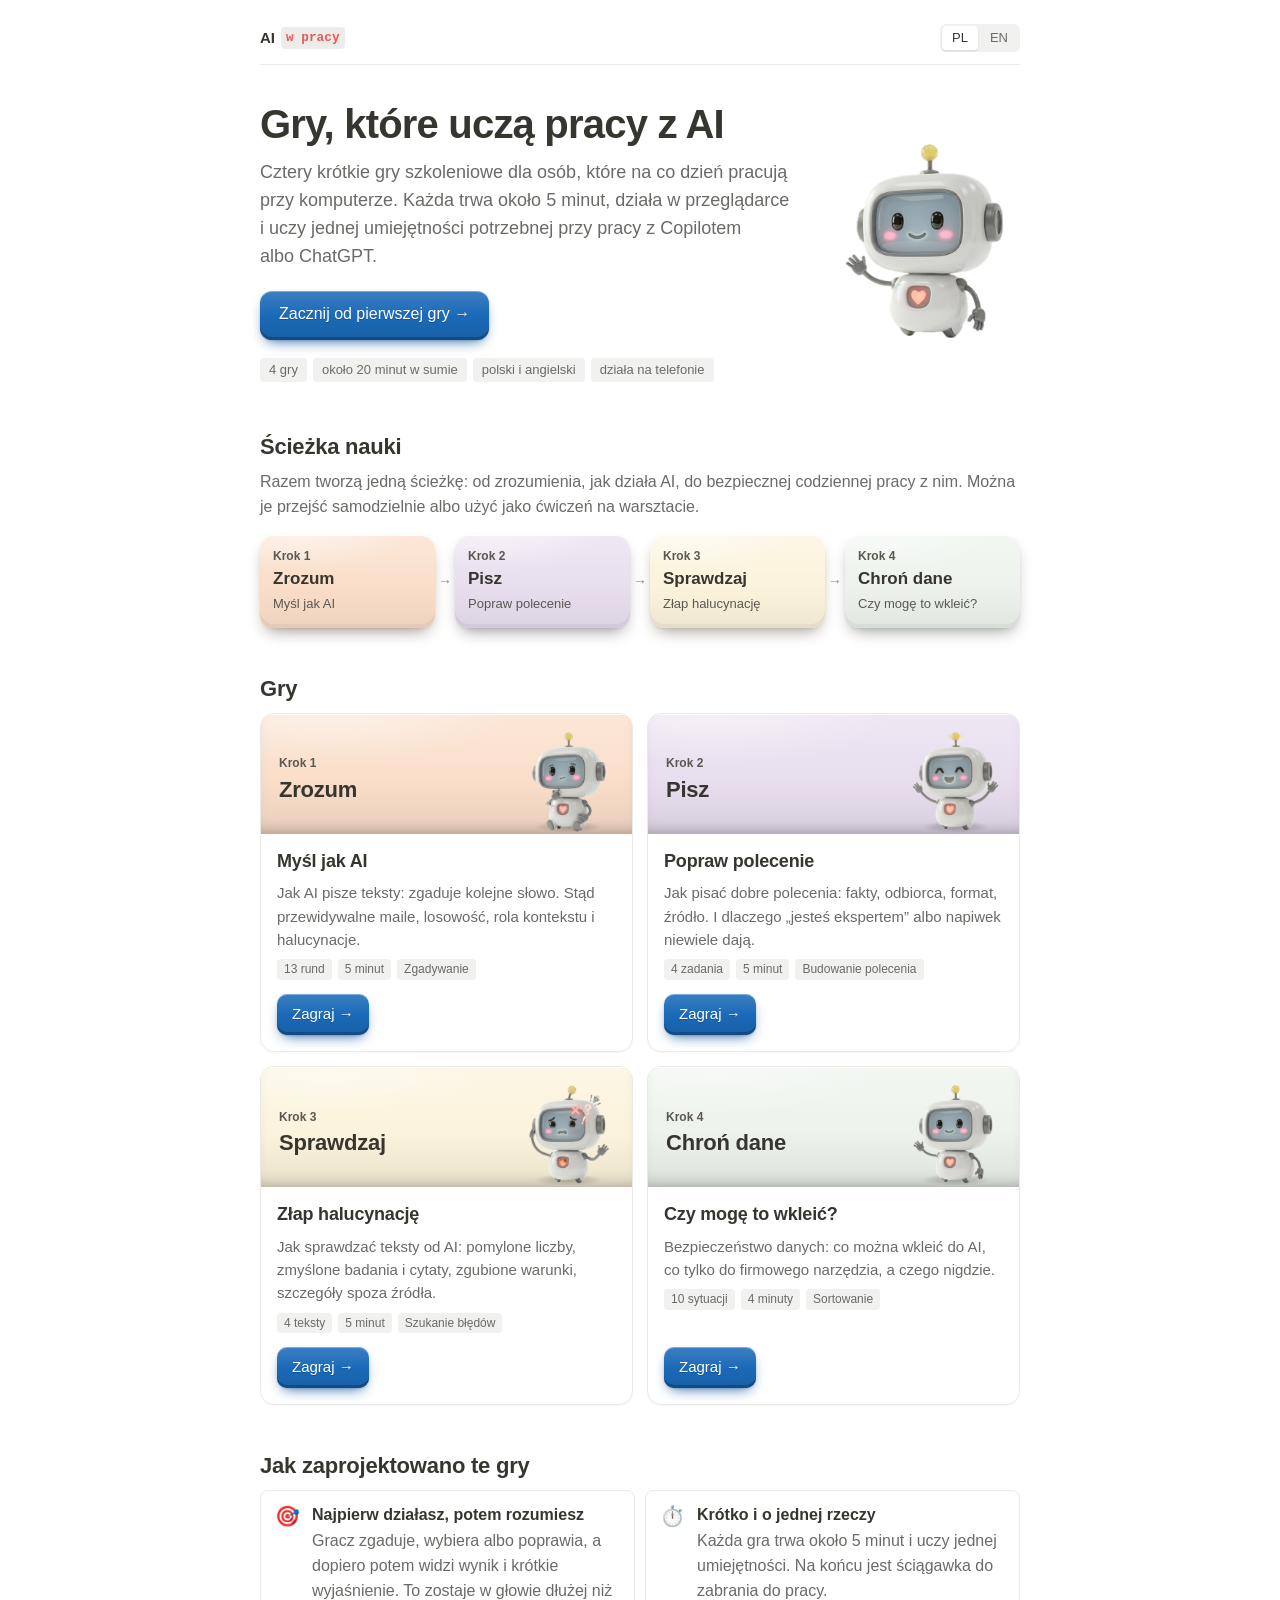
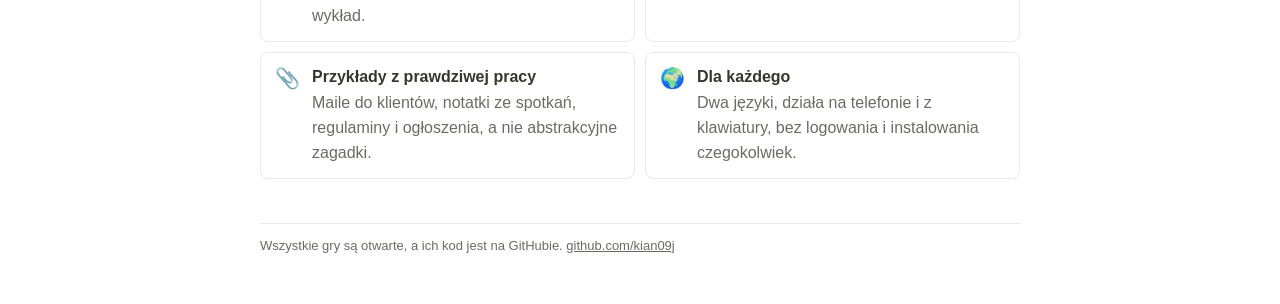
==== commit 57bdc4ff: "Styl 3D: kafelki ścieżki nauki, nagłówki kart z cieniem pod Bajtkiem i błyszczące przyciski Co-Autho" ====
--- a/index.html
+++ b/index.html
@@ -27,8 +27,8 @@
     --line: #e9e9e7;
     --hover: #f7f7f5;
     --gray: #f1f1ef;
-    --blue: #1f74c9;
-    --blue-hover: #1866b2;
+    --blue: #1b6ab8;
+    --blue-hover: #185fa6;
     --blue-bg: #e7f3f8;
     --blue-text: #2d73a0;
     --font: ui-sans-serif, -apple-system, BlinkMacSystemFont, "Segoe UI Variable Text", "Segoe UI", Helvetica, Arial, sans-serif, "Segoe UI Emoji", "Apple Color Emoji";
@@ -76,20 +76,72 @@
   .facts { display: flex; flex-wrap: wrap; gap: 6px; margin: 18px 0 0; padding: 0; list-style: none; }
   .facts li { font-size: 13px; font-weight: 500; border-radius: 4px; padding: 2px 9px; background: var(--gray); color: var(--muted); }
 
+  /* Buttons: glossy and raised like the tiles; they lift on hover and press down on click */
   .btn {
-    font: inherit; font-size: 15px; font-weight: 500; text-decoration: none; border-radius: 6px; padding: 7px 14px;
-    background: var(--blue); color: #fff; display: inline-flex; align-items: center; gap: 6px;
-    box-shadow: inset 0 0 0 1px rgba(15, 15, 15, 0.1), 0 1px 2px rgba(15, 15, 15, 0.1); transition: background 0.12s;
-  }
-  .btn:hover { background: var(--blue-hover); }
+    font: inherit; font-size: 15px; font-weight: 500; text-decoration: none; border-radius: 10px; padding: 8px 15px 10px;
+    color: #fff; display: inline-flex; align-items: center; gap: 6px; text-shadow: 0 1px 0 rgba(0, 0, 0, 0.18);
+    background: var(--blue);
+    background: linear-gradient(180deg, color-mix(in srgb, var(--blue), #fff 14%) 0%, var(--blue) 50%, color-mix(in srgb, var(--blue), #000 10%) 100%);
+    box-shadow:
+      inset 0 1px 0 rgba(255, 255, 255, 0.35),
+      inset 0 -3px 0 color-mix(in srgb, var(--blue), #000 28%),
+      0 6px 14px -6px color-mix(in srgb, var(--blue), #000 15%),
+      0 1px 2px rgba(15, 15, 15, 0.15);
+    transition: transform 0.12s, box-shadow 0.12s, filter 0.12s;
+  }
+  .btn:hover {
+    transform: translateY(-1px); filter: brightness(0.94);
+    box-shadow:
+      inset 0 1px 0 rgba(255, 255, 255, 0.35),
+      inset 0 -3px 0 color-mix(in srgb, var(--blue), #000 28%),
+      0 10px 18px -8px color-mix(in srgb, var(--blue), #000 15%),
+      0 1px 2px rgba(15, 15, 15, 0.15);
+  }
+  .btn:active {
+    transform: translateY(1px);
+    box-shadow:
+      inset 0 1px 0 rgba(255, 255, 255, 0.25),
+      inset 0 -1px 0 color-mix(in srgb, var(--blue), #000 28%),
+      0 2px 4px -2px color-mix(in srgb, var(--blue), #000 15%);
+  }
   .btn:focus-visible { outline: 2px solid var(--blue); outline-offset: 2px; }
-  .btn-lg { font-size: 16px; padding: 10px 18px; }
+  .btn-lg { font-size: 16px; padding: 11px 19px 13px; border-radius: 12px; }
 
   /* Learning path: an overview of the four steps; each step jumps to its game card */
   .path { list-style: none; padding: 0; margin: 0; display: grid; grid-template-columns: repeat(4, 1fr); gap: 10px 20px; }
   .path li { position: relative; }
-  .path a { display: block; height: 100%; border-radius: 8px; padding: 12px; background: var(--tint); color: var(--text); text-decoration: none; transition: box-shadow 0.15s; }
-  .path a:hover { box-shadow: inset 0 0 0 1px rgba(55, 53, 47, 0.2); }
+  .path a {
+    position: relative; overflow: hidden; display: block; height: 100%; border-radius: 14px; padding: 12px 13px 14px;
+    color: var(--text); text-decoration: none; background: var(--tint);
+    background: linear-gradient(180deg, color-mix(in srgb, var(--tint), #fff 30%) 0%, var(--tint) 55%, color-mix(in srgb, var(--tint), #000 5%) 100%);
+    box-shadow:
+      inset 0 1px 0 rgba(255, 255, 255, 0.9),
+      inset 0 -4px 0 color-mix(in srgb, var(--tint), #000 9%),
+      0 8px 16px -6px color-mix(in srgb, var(--tint), #000 38%),
+      0 1px 2px rgba(15, 15, 15, 0.08);
+    transition: transform 0.15s, box-shadow 0.15s;
+  }
+  /* glossy highlight, like light on Bajtek's shell */
+  .path a::before {
+    content: ""; position: absolute; inset: 0; pointer-events: none;
+    background: radial-gradient(90% 55% at 22% 0%, rgba(255, 255, 255, 0.45), transparent 70%);
+  }
+  .path a > span { position: relative; }
+  .path a:hover {
+    transform: translateY(-2px);
+    box-shadow:
+      inset 0 1px 0 rgba(255, 255, 255, 0.9),
+      inset 0 -4px 0 color-mix(in srgb, var(--tint), #000 9%),
+      0 12px 22px -8px color-mix(in srgb, var(--tint), #000 42%),
+      0 1px 2px rgba(15, 15, 15, 0.08);
+  }
+  .path a:active {
+    transform: translateY(1px);
+    box-shadow:
+      inset 0 1px 0 rgba(255, 255, 255, 0.9),
+      inset 0 -2px 0 color-mix(in srgb, var(--tint), #000 9%),
+      0 3px 6px -3px color-mix(in srgb, var(--tint), #000 38%);
+  }
   .path a:focus-visible { outline: 2px solid var(--blue); outline-offset: 2px; }
   .path .num { display: block; font-size: 12px; font-weight: 600; color: var(--on-tint); }
   .path .verb { display: block; font-weight: 700; font-size: 17px; }
@@ -103,15 +155,32 @@
   .games { display: grid; grid-template-columns: 1fr 1fr; gap: 14px; }
   .game {
     position: relative; scroll-margin-top: 16px;
-    border: 1px solid var(--line); border-radius: 10px; overflow: hidden; display: flex; flex-direction: column;
+    border: 1px solid var(--line); border-radius: 14px; overflow: hidden; display: flex; flex-direction: column;
     box-shadow: 0 1px 2px rgba(15, 15, 15, 0.04); transition: box-shadow 0.15s, border-color 0.15s, transform 0.15s;
   }
   .game:hover { border-color: #dcdcd9; box-shadow: 0 6px 18px rgba(15, 15, 15, 0.09); transform: translateY(-2px); }
-  .game .top { display: flex; align-items: flex-end; justify-content: space-between; gap: 12px; min-height: 120px; padding: 14px 18px 0; background: var(--tint); }
+  .game .top {
+    position: relative; display: flex; align-items: flex-end; justify-content: space-between; gap: 12px; min-height: 120px; padding: 14px 18px 0;
+    background: var(--tint);
+    background: linear-gradient(180deg, color-mix(in srgb, var(--tint), #fff 28%) 0%, var(--tint) 55%, color-mix(in srgb, var(--tint), #000 7%) 100%);
+    box-shadow: inset 0 1px 0 rgba(255, 255, 255, 0.9), inset 0 -12px 18px -14px color-mix(in srgb, var(--tint), #000 45%);
+  }
+  .game .top::before {
+    content: ""; position: absolute; inset: 0; pointer-events: none;
+    background: radial-gradient(70% 60% at 18% 0%, rgba(255, 255, 255, 0.4), transparent 70%);
+  }
+  .game .top .label, .game .top .stage { position: relative; }
+  /* soft shadow on the "floor" under Bajtek's feet */
+  .game .top .stage::before {
+    content: ""; position: absolute; left: 50%; bottom: 1px; width: 74%; height: 12px; transform: translateX(-50%);
+    border-radius: 50%; background: radial-gradient(closest-side, color-mix(in srgb, var(--tint), #000 35%), transparent);
+    transition: transform 0.2s, opacity 0.2s;
+  }
+  .game:hover .top .stage::before { transform: translateX(-50%) scale(0.85); opacity: 0.7; }
   .game .top .label { align-self: center; }
   .game .top .num { display: block; font-size: 12px; font-weight: 600; color: var(--on-tint); }
   .game .top .verb { display: block; font-size: 22px; font-weight: 700; letter-spacing: -0.01em; }
-  .game .top img { display: block; width: auto; height: 106px; transform-origin: 50% 100%; transition: transform 0.2s; }
+  .game .top img { position: relative; display: block; width: auto; height: 106px; transform-origin: 50% 100%; transition: transform 0.2s; }
   .game:hover .top img { transform: translateY(-3px) rotate(-3deg); }
   .game .body { padding: 14px 16px 16px; display: flex; flex-direction: column; gap: 6px; flex: 1; }
   .game h3 { margin: 0; font-size: 18px; font-weight: 700; letter-spacing: -0.01em; }
@@ -149,7 +218,7 @@
   @media (prefers-reduced-motion: reduce) {
     html { scroll-behavior: auto; }
     *, *::before, *::after { transition: none !important; animation: none !important; }
-    .game:hover, .game:hover .top img { transform: none; }
+    .game:hover, .game:hover .top img, .path a:hover, .path a:active, .btn:hover, .btn:active { transform: none; }
   }
 </style>
 </head>
@@ -294,7 +363,7 @@
         <article class="game" id="game-${i + 1}" style="--tint:${PATH_TINTS[i]}">
           <div class="top">
             <div class="label"><span class="num">${esc(T.step)} ${i + 1}</span><span class="verb">${esc(d.verb)}</span></div>
-            <img src="bajtek/${g.mood}.png" alt="" loading="lazy" width="248" height="288">
+            <span class="stage"><img src="bajtek/${g.mood}.png" alt="" loading="lazy" width="248" height="288"></span>
           </div>
           <div class="body">
             <h3>${esc(d.name)}</h3>
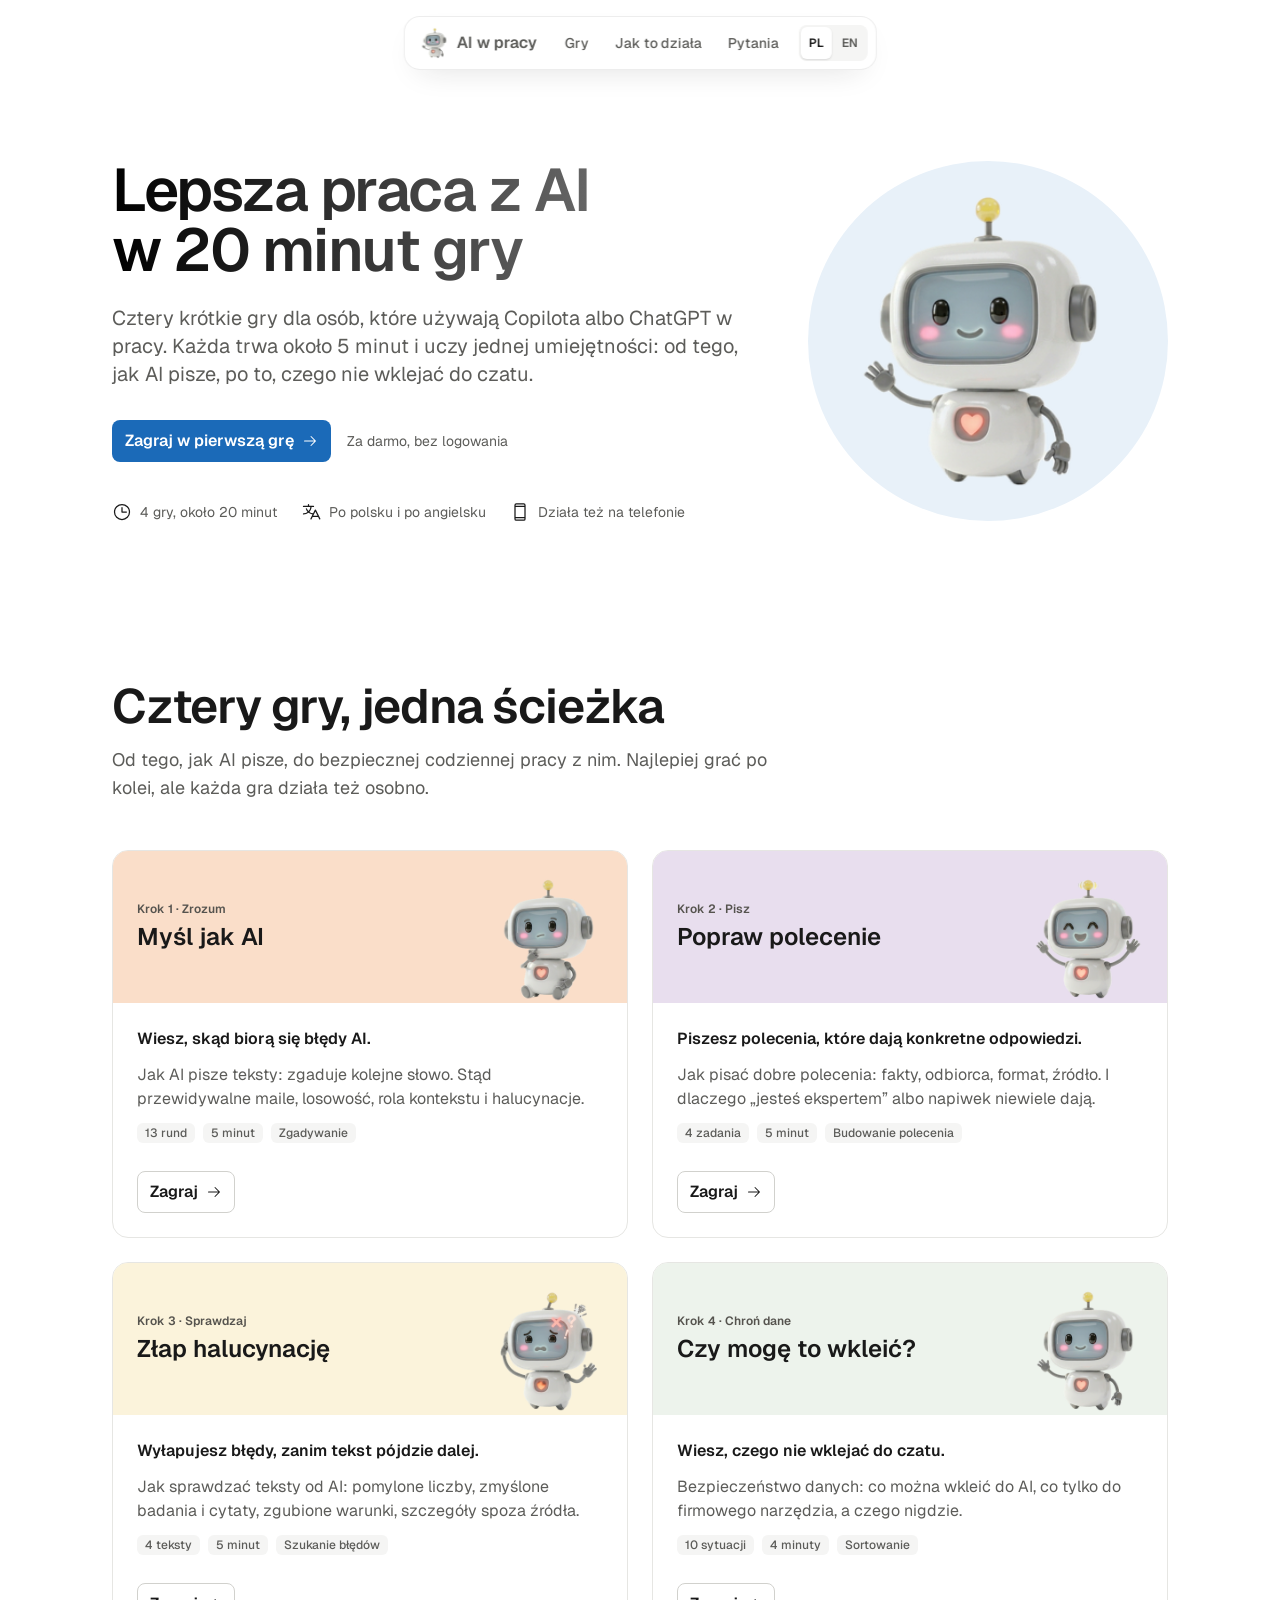
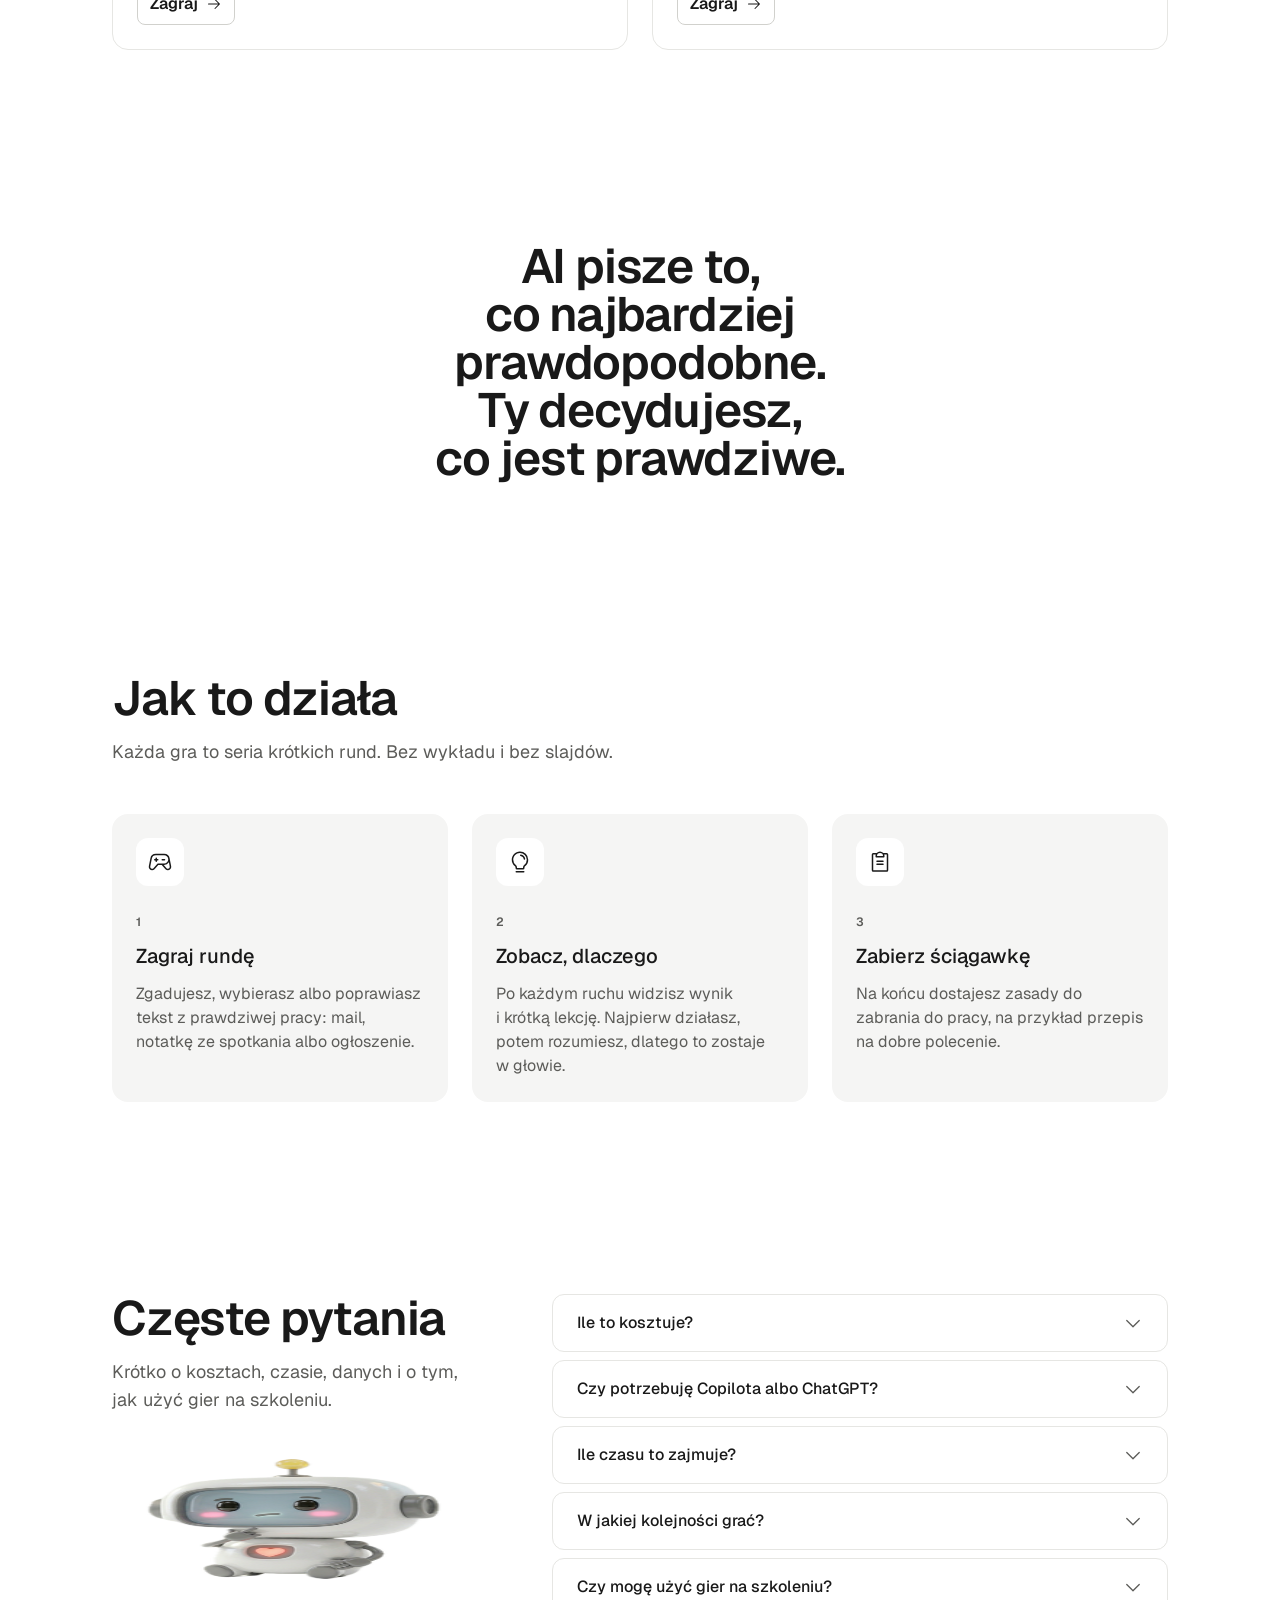
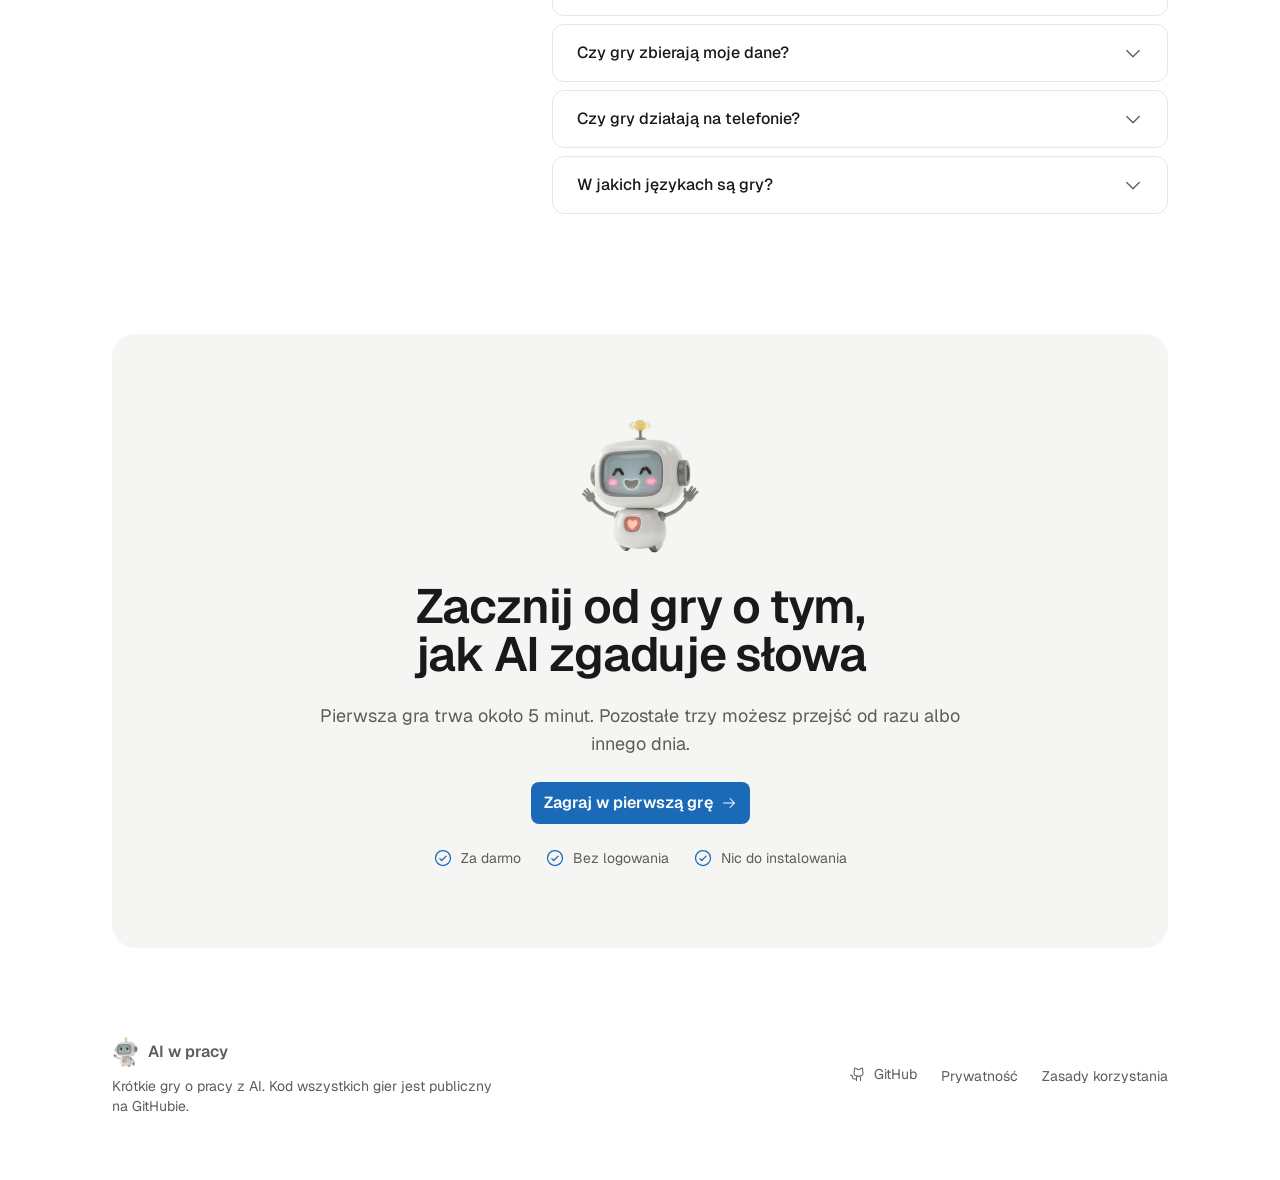
==== commit 956eda18: "Nowa strona główna według zasad landing page: jeden cel (pierwsza gra), sekcje Jak to działa i Pytan" ====
--- a/index.html
+++ b/index.html
@@ -4,383 +4,600 @@
 <meta charset="utf-8">
 <meta name="viewport" content="width=device-width, initial-scale=1">
 <meta name="color-scheme" content="light">
-<title>AI w pracy</title>
-<meta name="description" content="Cztery krótkie gry, które uczą pracy z AI: jak AI pisze, jak pisać polecenia, jak sprawdzać odpowiedzi i jak chronić dane. Four short games that teach people to work with AI.">
+<title>AI w pracy: cztery krótkie gry o pracy z AI</title>
+<meta name="description" content="Cztery krótkie gry o pracy z AI: jak AI pisze, jak pisać polecenia, jak sprawdzać odpowiedzi i jak chronić dane. Około 20 minut, za darmo, bez logowania. Four short games about working with AI, in Polish and English.">
+<link rel="canonical" href="https://kian09j.github.io/">
 <!-- Link preview for LinkedIn and other social sites -->
 <meta property="og:type" content="website">
 <meta property="og:url" content="https://kian09j.github.io/">
 <meta property="og:title" content="AI w pracy / AI at work">
-<meta property="og:description" content="Cztery krótkie gry szkoleniowe o pracy z AI. PL / EN.">
+<meta property="og:description" content="Cztery krótkie gry o pracy z AI. Około 20 minut, za darmo, PL / EN.">
 <meta property="og:image" content="https://kian09j.github.io/og-image.png">
 <meta property="og:image:width" content="1200">
 <meta property="og:image:height" content="630">
 <meta property="og:image:alt" content="Robot Bajtek i tytuł serii AI w pracy">
 <meta name="twitter:card" content="summary_large_image">
 <link rel="icon" href="data:image/svg+xml,%3Csvg xmlns='http://www.w3.org/2000/svg' viewBox='0 0 120 120'%3E%3Cpath d='M60 26V13' stroke='%2337352f' stroke-width='5' stroke-linecap='round'/%3E%3Ccircle cx='60' cy='10' r='8' fill='%23f5c84c' stroke='%2337352f' stroke-width='4'/%3E%3Crect x='10' y='26' width='100' height='84' rx='28' fill='%23ffffff' stroke='%2337352f' stroke-width='6'/%3E%3Crect x='24' y='42' width='72' height='52' rx='16' fill='%23f1f1ef' stroke='%2337352f' stroke-width='4'/%3E%3Cellipse cx='45' cy='66' rx='7' ry='10' fill='%2337352f'/%3E%3Cellipse cx='75' cy='66' rx='7' ry='10' fill='%2337352f'/%3E%3C/svg%3E">
+<link rel="preload" href="fonts/geist-latin-wght-normal.woff2" as="font" type="font/woff2" crossorigin>
+<link rel="preload" href="fonts/geist-latin-ext-wght-normal.woff2" as="font" type="font/woff2" crossorigin>
+<link rel="stylesheet" href="site.css">
+<script>document.documentElement.classList.add("js");</script>
 <style>
-  :root {
-    --bg: #ffffff;
-    --text: #37352f;
-    --muted: #6b6a66;
-    --faint: #8c8b87;
-    --on-tint: #5a5853;
-    --line: #e9e9e7;
-    --hover: #f7f7f5;
-    --gray: #f1f1ef;
-    --blue: #1b6ab8;
-    --blue-hover: #185fa6;
-    --blue-bg: #e7f3f8;
-    --blue-text: #2d73a0;
-    --font: ui-sans-serif, -apple-system, BlinkMacSystemFont, "Segoe UI Variable Text", "Segoe UI", Helvetica, Arial, sans-serif, "Segoe UI Emoji", "Apple Color Emoji";
-  }
-  * { box-sizing: border-box; }
-  html, body { margin: 0; }
-  html { scroll-behavior: smooth; }
-  body {
-    background: var(--bg); color: var(--text); font-family: var(--font); font-size: 16px; line-height: 1.55;
-    display: flex; justify-content: center; padding: 24px 16px 48px; overflow-x: hidden;
-    -webkit-font-smoothing: antialiased;
-  }
-  .app { width: 100%; max-width: 760px; }
-  a { color: var(--blue-text); }
-
-  header {
-    display: flex; align-items: center; justify-content: space-between; gap: 12px;
-    padding-bottom: 12px; margin-bottom: 8px; border-bottom: 1px solid var(--line);
-  }
-  .logo { font-weight: 600; font-size: 15px; display: flex; align-items: center; gap: 6px; }
-  .logo .ai {
-    font-family: SFMono-Regular, Menlo, Consolas, "Liberation Mono", monospace; font-size: 85%;
-    color: #eb5757; background: rgba(135, 131, 120, 0.15); border-radius: 4px; padding: 1px 5px;
-  }
-  .lang { display: flex; gap: 2px; background: var(--gray); border-radius: 6px; padding: 2px; }
-  .lang button {
-    font: inherit; font-size: 13px; font-weight: 500; color: var(--muted);
-    background: transparent; border: 0; border-radius: 4px; padding: 2px 10px; cursor: pointer;
-  }
-  .lang button[aria-pressed="true"] { background: #fff; color: var(--text); box-shadow: 0 1px 2px rgba(15, 15, 15, 0.12); }
-  .lang button:focus-visible { outline: 2px solid var(--blue); outline-offset: 1px; }
-
-  /* Hero: text on the left, Bajtek (the guide from the games) on the right */
-  .hero { display: grid; grid-template-columns: 1fr auto; gap: 8px 28px; align-items: center; padding: 28px 0 4px; }
-  .hero .mascot { display: block; width: auto; height: 210px; }
-  .cta { margin: 20px 0 0; }
-
-  h1 { font-size: 40px; font-weight: 700; line-height: 1.15; letter-spacing: -0.02em; margin: 0 0 12px; text-wrap: balance; }
-  h2 { font-size: 22px; font-weight: 600; margin: 44px 0 6px; letter-spacing: -0.01em; }
-  .lead { font-size: 18px; color: var(--muted); margin: 0 0 14px; max-width: 620px; text-wrap: pretty; }
-  .author { margin: 0; font-size: 15px; }
-  .author a { margin-left: 8px; }
-  .section-lead { color: var(--muted); margin: 0 0 16px; text-wrap: pretty; }
-
-  .facts { display: flex; flex-wrap: wrap; gap: 6px; margin: 18px 0 0; padding: 0; list-style: none; }
-  .facts li { font-size: 13px; font-weight: 500; border-radius: 4px; padding: 2px 9px; background: var(--gray); color: var(--muted); }
-
-  /* Buttons: glossy and raised like the tiles; they lift on hover and press down on click */
-  .btn {
-    font: inherit; font-size: 15px; font-weight: 500; text-decoration: none; border-radius: 10px; padding: 8px 15px 10px;
-    color: #fff; display: inline-flex; align-items: center; gap: 6px; text-shadow: 0 1px 0 rgba(0, 0, 0, 0.18);
-    background: var(--blue);
-    background: linear-gradient(180deg, color-mix(in srgb, var(--blue), #fff 14%) 0%, var(--blue) 50%, color-mix(in srgb, var(--blue), #000 10%) 100%);
-    box-shadow:
-      inset 0 1px 0 rgba(255, 255, 255, 0.35),
-      inset 0 -3px 0 color-mix(in srgb, var(--blue), #000 28%),
-      0 6px 14px -6px color-mix(in srgb, var(--blue), #000 15%),
-      0 1px 2px rgba(15, 15, 15, 0.15);
-    transition: transform 0.12s, box-shadow 0.12s, filter 0.12s;
-  }
-  .btn:hover {
-    transform: translateY(-1px); filter: brightness(0.94);
-    box-shadow:
-      inset 0 1px 0 rgba(255, 255, 255, 0.35),
-      inset 0 -3px 0 color-mix(in srgb, var(--blue), #000 28%),
-      0 10px 18px -8px color-mix(in srgb, var(--blue), #000 15%),
-      0 1px 2px rgba(15, 15, 15, 0.15);
-  }
-  .btn:active {
-    transform: translateY(1px);
-    box-shadow:
-      inset 0 1px 0 rgba(255, 255, 255, 0.25),
-      inset 0 -1px 0 color-mix(in srgb, var(--blue), #000 28%),
-      0 2px 4px -2px color-mix(in srgb, var(--blue), #000 15%);
-  }
-  .btn:focus-visible { outline: 2px solid var(--blue); outline-offset: 2px; }
-  .btn-lg { font-size: 16px; padding: 11px 19px 13px; border-radius: 12px; }
-
-  /* Learning path: an overview of the four steps; each step jumps to its game card */
-  .path { list-style: none; padding: 0; margin: 0; display: grid; grid-template-columns: repeat(4, 1fr); gap: 10px 20px; }
-  .path li { position: relative; }
-  .path a {
-    position: relative; overflow: hidden; display: block; height: 100%; border-radius: 14px; padding: 12px 13px 14px;
-    color: var(--text); text-decoration: none; background: var(--tint);
-    background: linear-gradient(180deg, color-mix(in srgb, var(--tint), #fff 30%) 0%, var(--tint) 55%, color-mix(in srgb, var(--tint), #000 5%) 100%);
-    box-shadow:
-      inset 0 1px 0 rgba(255, 255, 255, 0.9),
-      inset 0 -4px 0 color-mix(in srgb, var(--tint), #000 9%),
-      0 8px 16px -6px color-mix(in srgb, var(--tint), #000 38%),
-      0 1px 2px rgba(15, 15, 15, 0.08);
-    transition: transform 0.15s, box-shadow 0.15s;
-  }
-  /* glossy highlight, like light on Bajtek's shell */
-  .path a::before {
-    content: ""; position: absolute; inset: 0; pointer-events: none;
-    background: radial-gradient(90% 55% at 22% 0%, rgba(255, 255, 255, 0.45), transparent 70%);
-  }
-  .path a > span { position: relative; }
-  .path a:hover {
-    transform: translateY(-2px);
-    box-shadow:
-      inset 0 1px 0 rgba(255, 255, 255, 0.9),
-      inset 0 -4px 0 color-mix(in srgb, var(--tint), #000 9%),
-      0 12px 22px -8px color-mix(in srgb, var(--tint), #000 42%),
-      0 1px 2px rgba(15, 15, 15, 0.08);
-  }
-  .path a:active {
-    transform: translateY(1px);
-    box-shadow:
-      inset 0 1px 0 rgba(255, 255, 255, 0.9),
-      inset 0 -2px 0 color-mix(in srgb, var(--tint), #000 9%),
-      0 3px 6px -3px color-mix(in srgb, var(--tint), #000 38%);
-  }
-  .path a:focus-visible { outline: 2px solid var(--blue); outline-offset: 2px; }
-  .path .num { display: block; font-size: 12px; font-weight: 600; color: var(--on-tint); }
-  .path .verb { display: block; font-weight: 700; font-size: 17px; }
-  .path .game-name { display: block; font-size: 13px; color: var(--on-tint); margin-top: 2px; }
-  .path li:not(:last-child)::after {
-    content: "→"; position: absolute; right: -10px; top: 50%; transform: translate(50%, -50%);
-    color: var(--faint); font-size: 14px;
-  }
-
-  /* Game cards: a top in the step's color with Bajtek in a fitting mood, then the details */
-  .games { display: grid; grid-template-columns: 1fr 1fr; gap: 14px; }
+  /* Hero */
+  .hero-inner { display: grid; gap: var(--space-300); padding-top: var(--space-900); padding-bottom: var(--space-700); }
+  .hero-text { min-width: 0; }
+  .hero-title {
+    max-width: 680px; width: fit-content; padding-bottom: var(--space-75);
+    background: linear-gradient(90deg, #000000, #666666); -webkit-background-clip: text; background-clip: text; color: transparent;
+  }
+  .hero-sub { max-width: 680px; margin-top: var(--space-200); }
+  .hero-cta { display: flex; flex-wrap: wrap; align-items: center; gap: var(--space-100) var(--space-200); margin-top: var(--space-400); }
+  .facts { display: flex; flex-wrap: wrap; gap: var(--space-100) var(--space-300); margin-top: var(--space-500); }
+  .facts li { display: flex; align-items: center; gap: var(--space-75); }
+  .facts .icon { color: var(--text); }
+  .hero-art { position: relative; display: grid; place-items: center; width: 144px; height: 144px; order: -1; }
+  .hero-art::before { content: ""; position: absolute; inset: 0; border-radius: var(--radius-full); background: var(--accent-soft); }
+  .hero-art img { position: relative; width: auto; height: 128px; }
+  @media (min-width: 960px) {
+    .hero-inner { grid-template-columns: minmax(0, 680px) 1fr; align-items: center; gap: var(--space-600); padding-top: var(--space-900); }
+    .hero { padding-top: var(--space-700); }
+    .hero-art { order: 0; justify-self: center; width: 280px; height: 280px; }
+    .hero-art img { height: 240px; }
+  }
+  @media (min-width: 1200px) {
+    .hero-art { width: 360px; height: 360px; }
+    .hero-art img { height: 312px; }
+  }
+
+  /* Sections */
+  .section { padding-block: var(--space-700); scroll-margin-top: var(--space-800); }
+  @media (min-width: 768px) { .section { padding-block: var(--space-900); } }
+  .section-head { display: flex; flex-direction: column; gap: var(--space-200); max-width: 680px; margin-bottom: var(--space-600); }
+
+  /* Game cards: a flat top in the step's color with Bajtek, then the benefit and details */
+  .games { display: grid; gap: var(--space-300); }
+  @media (min-width: 768px) { .games { grid-template-columns: 1fr 1fr; } }
   .game {
-    position: relative; scroll-margin-top: 16px;
-    border: 1px solid var(--line); border-radius: 14px; overflow: hidden; display: flex; flex-direction: column;
-    box-shadow: 0 1px 2px rgba(15, 15, 15, 0.04); transition: box-shadow 0.15s, border-color 0.15s, transform 0.15s;
-  }
-  .game:hover { border-color: #dcdcd9; box-shadow: 0 6px 18px rgba(15, 15, 15, 0.09); transform: translateY(-2px); }
-  .game .top {
-    position: relative; display: flex; align-items: flex-end; justify-content: space-between; gap: 12px; min-height: 120px; padding: 14px 18px 0;
-    background: var(--tint);
-    background: linear-gradient(180deg, color-mix(in srgb, var(--tint), #fff 28%) 0%, var(--tint) 55%, color-mix(in srgb, var(--tint), #000 7%) 100%);
-    box-shadow: inset 0 1px 0 rgba(255, 255, 255, 0.9), inset 0 -12px 18px -14px color-mix(in srgb, var(--tint), #000 45%);
-  }
-  .game .top::before {
-    content: ""; position: absolute; inset: 0; pointer-events: none;
-    background: radial-gradient(70% 60% at 18% 0%, rgba(255, 255, 255, 0.4), transparent 70%);
-  }
-  .game .top .label, .game .top .stage { position: relative; }
-  /* soft shadow on the "floor" under Bajtek's feet */
-  .game .top .stage::before {
-    content: ""; position: absolute; left: 50%; bottom: 1px; width: 74%; height: 12px; transform: translateX(-50%);
-    border-radius: 50%; background: radial-gradient(closest-side, color-mix(in srgb, var(--tint), #000 35%), transparent);
-    transition: transform 0.2s, opacity 0.2s;
-  }
-  .game:hover .top .stage::before { transform: translateX(-50%) scale(0.85); opacity: 0.7; }
-  .game .top .label { align-self: center; }
-  .game .top .num { display: block; font-size: 12px; font-weight: 600; color: var(--on-tint); }
-  .game .top .verb { display: block; font-size: 22px; font-weight: 700; letter-spacing: -0.01em; }
-  .game .top img { position: relative; display: block; width: auto; height: 106px; transform-origin: 50% 100%; transition: transform 0.2s; }
-  .game:hover .top img { transform: translateY(-3px) rotate(-3deg); }
-  .game .body { padding: 14px 16px 16px; display: flex; flex-direction: column; gap: 6px; flex: 1; }
-  .game h3 { margin: 0; font-size: 18px; font-weight: 700; letter-spacing: -0.01em; }
-  .game p { margin: 0; color: var(--muted); font-size: 15px; }
-  .game .meta { display: flex; flex-wrap: wrap; gap: 6px; margin-top: 2px; }
-  .game .meta span { font-size: 12px; font-weight: 500; border-radius: 4px; padding: 1px 7px; background: var(--gray); color: var(--muted); }
-  .game .play { margin-top: auto; padding-top: 8px; }
+    position: relative; display: flex; flex-direction: column; overflow: hidden;
+    border: 1px solid var(--line); border-radius: var(--radius-2xl); background: var(--bg);
+    transition: transform var(--dur) var(--ease), border-color var(--dur-hover) var(--ease);
+  }
+  .game::before {
+    content: ""; position: absolute; inset: 0; z-index: -1; border-radius: inherit; pointer-events: none;
+    box-shadow: 0 24px 48px -24px rgba(25, 25, 25, 0.22); opacity: 0; transition: opacity var(--dur) var(--ease);
+  }
+  .game { isolation: isolate; }
+  .game:hover { transform: translateY(calc(var(--space-50) * -1)); border-color: var(--line-strong); }
+  .game:hover::before { opacity: 1; }
+  .game:has(a:focus-visible) { outline: 2px solid var(--accent); outline-offset: 2px; }
+  .game-top {
+    display: flex; align-items: flex-end; justify-content: space-between; gap: var(--space-200);
+    min-height: 152px; padding: var(--space-300) var(--space-300) 0; background: var(--tint);
+  }
+  .game-label { display: flex; flex-direction: column; gap: var(--space-50); align-self: center; padding-bottom: var(--space-300); }
+  .game-step { color: var(--on-tint); }
+  .game-top img { width: auto; height: 128px; transform-origin: 50% 100%; transition: transform var(--dur) var(--ease); }
+  .game:hover .game-top img { transform: translateY(calc(var(--space-50) * -1)) rotate(-3deg); }
+  .game-body { display: flex; flex-direction: column; gap: var(--space-100); flex: 1; padding: var(--space-300); }
+  .meta { display: flex; flex-wrap: wrap; gap: var(--space-75); }
+  .meta li { padding: var(--space-25) var(--space-75); border-radius: var(--radius-md); background: var(--surface); color: var(--muted); }
+  .game-play { margin-top: auto; padding-top: var(--space-200); }
+  .game .btn:hover { transform: none; }
+  .game:hover .btn-secondary { background: var(--surface); }
+  .game:hover .btn .icon-move { transform: translateX(var(--space-50)); }
   /* The Play link stretches over the whole card, so a click anywhere on it starts the game */
-  .game .play a::after { content: ""; position: absolute; inset: 0; }
-
-  /* Principles */
-  .principles { list-style: none; padding: 0; margin: 0; display: grid; grid-template-columns: 1fr 1fr; gap: 10px; }
-  .principles li { display: flex; gap: 12px; align-items: flex-start; padding: 12px 14px; border: 1px solid var(--line); border-radius: 8px; }
-  .principles .ico { font-size: 20px; line-height: 1.3; }
-  .principles strong { display: block; font-weight: 600; }
-  .principles p { margin: 2px 0 0; color: var(--muted); }
-
-  footer { margin-top: 44px; padding-top: 12px; border-top: 1px solid var(--line); font-size: 13px; color: var(--muted); }
-  footer a { color: var(--muted); }
-
-  @media (max-width: 640px) {
-    .hero { grid-template-columns: 1fr; padding-top: 16px; }
-    .hero .mascot { height: 120px; order: -1; }
-    .path { grid-template-columns: 1fr 1fr; }
-    .path li:nth-child(2)::after { content: none; }
-    .games, .principles { grid-template-columns: 1fr; }
-    .game .top { min-height: 104px; }
-    .game .top img { height: 92px; }
-  }
-  @media (max-width: 480px) {
-    body { padding-top: 16px; }
-    h1 { font-size: 31px; }
-    .lead { font-size: 17px; }
-  }
+  .game-play a::after { content: ""; position: absolute; inset: 0; z-index: 1; border-radius: var(--radius-2xl); }
+
+  /* Tagline reveal: each word goes from muted to full color as the section scrolls into view */
+  .tagline { padding-block: var(--space-700); }
+  @media (min-width: 768px) { .tagline { padding-block: var(--space-900); } }
+  .tagline-text { max-width: 680px; margin-inline: auto; text-align: center; }
+  /* One phrase per line; a phrase too long for a phone splits into balanced halves, never one lone word */
+  .tl-line { display: block; text-wrap: balance; }
+  .tagline .w { opacity: 0.3; transition: opacity var(--dur) var(--ease); }
+  .tagline .w.on { opacity: 1; }
+
+  /* How it works */
+  .steps { display: grid; gap: var(--space-300); }
+  @media (min-width: 768px) { .steps { grid-template-columns: repeat(3, 1fr); } }
+  .step { display: flex; flex-direction: column; gap: var(--space-100); padding: var(--space-300); border-radius: var(--radius-2xl); background: var(--surface); }
+  .step-icon { display: grid; place-items: center; width: 48px; height: 48px; margin-bottom: var(--space-200); border-radius: var(--radius-xl); background: var(--bg); }
+
+  /* FAQ */
+  .faq-grid { display: grid; gap: var(--space-600); }
+  .faq-head { display: flex; flex-direction: column; gap: var(--space-200); }
+  .faq-art { display: none; width: auto; height: 128px; margin-top: var(--space-300); }
+  @media (min-width: 960px) {
+    .faq-grid { grid-template-columns: minmax(0, 360px) minmax(0, 1fr); gap: var(--space-800); align-items: start; }
+    .faq-head { position: sticky; top: var(--space-900); }
+    .faq-art { display: block; }
+  }
+  .faq-list { display: flex; flex-direction: column; gap: var(--space-75); }
+  .faq-item { border: 1px solid var(--line); border-radius: var(--radius-xl); background: var(--bg); transition: border-color var(--dur-hover) var(--ease); }
+  .faq-item:hover, .faq-item[open] { border-color: var(--line-strong); }
+  .faq-item summary {
+    display: flex; align-items: center; justify-content: space-between; gap: var(--space-200);
+    padding: var(--space-200) var(--space-300); border-radius: var(--radius-xl); cursor: pointer; list-style: none;
+  }
+  .faq-item summary::-webkit-details-marker { display: none; }
+  .faq-item summary .icon { color: var(--muted); transition: transform var(--dur) var(--ease), color var(--dur-hover) var(--ease); }
+  .faq-item summary:hover .icon { color: var(--text); }
+  .faq-item[open] summary .icon { transform: rotate(180deg); }
+  .faq-answer { padding: 0 var(--space-300) var(--space-200); }
+  .faq-answer a { color: var(--accent); text-underline-offset: 4px; }
+  .faq-item[open] .faq-answer { animation: faq-in var(--dur) var(--ease); }
+  @keyframes faq-in { from { opacity: 0; transform: translateY(calc(var(--space-75) * -1)); } }
+
+  /* Final call to action, identical to the top one */
+  .final { padding-block: var(--space-300) var(--space-500); }
+  .final-card {
+    display: flex; flex-direction: column; align-items: center; gap: var(--space-300); text-align: center;
+    padding: var(--space-700) var(--space-300); border-radius: var(--radius-3xl); background: var(--surface);
+  }
+  @media (min-width: 768px) { .final-card { padding: var(--space-800) var(--space-600); } }
+  .final-card img { width: auto; height: 144px; }
+  .final-card h2, .final-sub { max-width: 680px; }
+  .assurances { display: flex; flex-wrap: wrap; justify-content: center; gap: var(--space-100) var(--space-300); }
+  .assurances li { display: flex; align-items: center; gap: var(--space-75); }
+  .assurances .icon { color: var(--accent); }
+
+  /* Mobile menu: the toggle's two lines turn into a cross, the panel covers the full height */
+  .menu-toggle {
+    display: flex; flex-direction: column; align-items: center; justify-content: center; gap: var(--space-50);
+    width: 36px; height: 36px; border: 0; border-radius: var(--radius-lg); background: transparent; color: var(--text); cursor: pointer;
+    transition: background-color var(--dur-hover) var(--ease);
+  }
+  .menu-toggle:hover { background: var(--surface); }
+  .menu-toggle span { display: block; width: 16px; height: 2px; border-radius: var(--radius-full); background: currentColor; transition: transform var(--dur) var(--ease); }
+  .menu-open .menu-toggle span:first-child { transform: translateY(3px) rotate(45deg); }
+  .menu-open .menu-toggle span:last-child { transform: translateY(-3px) rotate(-45deg); }
+  .menu {
+    position: fixed; inset: 0; z-index: 40; overflow-y: auto; padding-top: var(--space-900);
+    background: var(--panel-bg); -webkit-backdrop-filter: blur(24px); backdrop-filter: blur(24px);
+    opacity: 0; visibility: hidden; transition: opacity var(--dur) var(--ease), visibility 0s var(--ease) var(--dur);
+  }
+  .menu-open .menu { opacity: 1; visibility: visible; transition: opacity var(--dur) var(--ease); }
+  .menu ul { display: flex; flex-direction: column; gap: var(--space-75); padding-top: var(--space-400); }
+  .menu li { opacity: 0; transform: translateY(var(--space-300)); transition: opacity var(--dur) var(--ease), transform var(--dur) var(--ease); }
+  .menu-open .menu li { opacity: 1; transform: none; transition-delay: var(--d); }
+  .menu-link { display: block; padding-block: var(--space-75); text-decoration: none; }
+  .menu-link[aria-current] { color: var(--accent); }
+  .menu .btn { margin-top: var(--space-300); }
+  @media (min-width: 768px) { .menu-toggle, .menu { display: none; } }
+
+  /* Scroll reveals: rise 32px and fade in once */
+  .js .reveal { opacity: 0; transform: translateY(var(--space-400)); transition: opacity var(--dur-reveal) var(--ease), transform var(--dur-reveal) var(--ease); }
+  .js .reveal.in { opacity: 1; transform: none; }
+  .js .stagger > * { opacity: 0; }
+  .js .stagger.in > * { opacity: 1; animation: rise var(--dur-reveal) var(--ease) backwards; animation-delay: calc(var(--i, 0) * 80ms); }
+  .js .reveal.instant, .js .stagger.instant > * { transition: none; animation: none; }
+  @keyframes rise { from { opacity: 0; transform: translateY(var(--space-400)); } }
+  @keyframes fade { from { opacity: 0; } }
+
+  .noscript { padding-top: var(--space-900); padding-bottom: var(--space-700); display: flex; flex-direction: column; gap: var(--space-200); }
+
   @media (prefers-reduced-motion: reduce) {
-    html { scroll-behavior: auto; }
-    *, *::before, *::after { transition: none !important; animation: none !important; }
-    .game:hover, .game:hover .top img, .path a:hover, .path a:active, .btn:hover, .btn:active { transform: none; }
+    .js .reveal { transform: none; }
+    .js .stagger.in > * { animation-name: fade; }
+    .tagline .w { opacity: 1; transition: none; }
+    .menu li { transform: none; }
+    .game:hover, .game:hover .game-top img, .game:hover .btn .icon-move, .faq-item[open] summary .icon { transform: none; }
+    .faq-item[open] .faq-answer { animation-name: fade; }
   }
 </style>
 </head>
 <body>
 
-<div class="app">
-  <header>
-    <div class="logo" id="logo">AI <span class="ai">w pracy</span></div>
-    <div class="lang" id="lang" role="group" aria-label="Język / Language">
-      <button type="button" data-lang="pl" aria-pressed="true">PL</button>
-      <button type="button" data-lang="en" aria-pressed="false">EN</button>
+<a class="skip button-sm" id="skip" href="#main">Przejdź do treści</a>
+
+<nav class="nav" id="nav" aria-label="Nawigacja">
+  <a class="logo body-1" href="./"><img src="bajtek/idle.png" alt="" width="248" height="288"><span class="logo-text" id="logo-text">AI <span>w pracy</span></span></a>
+  <div class="nav-links" id="nav-links"></div>
+  <div class="lang" id="lang" role="group" aria-label="Język / Language">
+    <button type="button" class="button-xsm" data-lang="pl" aria-pressed="true">PL</button>
+    <button type="button" class="button-xsm" data-lang="en" aria-pressed="false">EN</button>
+  </div>
+  <button type="button" class="menu-toggle" id="menu-toggle" aria-expanded="false" aria-controls="menu" aria-label="Otwórz menu"><span></span><span></span></button>
+</nav>
+<div class="menu" id="menu" inert><ul class="container" id="menu-list"></ul></div>
+
+<main id="main" tabindex="-1">
+  <noscript>
+    <div class="container noscript">
+      <h1 class="heading-3">AI w pracy</h1>
+      <p class="body-3"><a href="/mysl_jak_ai/">Myśl jak AI</a></p>
+      <p class="body-3"><a href="/popraw_polecenie/">Popraw polecenie</a></p>
+      <p class="body-3"><a href="/zlap_halucynacje/">Złap halucynację</a></p>
+      <p class="body-3"><a href="/czy_moge_to_wkleic/">Czy mogę to wkleić?</a></p>
     </div>
-  </header>
-  <main id="page"></main>
-  <footer id="footer"></footer>
-</div>
+  </noscript>
+</main>
+<footer class="footer" id="footer"></footer>
 
 <script>
-// Who made this. Anything left empty is simply not shown.
-const AUTHOR = {
-  name: "",
-  role: { pl: "", en: "" },
-  linkedin: "",
-  email: ""
+const GITHUB = "https://github.com/kian09j";
+
+// Phosphor icons (regular weight), inlined so nothing loads from a CDN
+const ICONS = {
+  "arrow-right": "M221.66,133.66l-72,72a8,8,0,0,1-11.32-11.32L196.69,136H40a8,8,0,0,1,0-16H196.69L138.34,61.66a8,8,0,0,1,11.32-11.32l72,72A8,8,0,0,1,221.66,133.66Z",
+  "caret-down": "M213.66,101.66l-80,80a8,8,0,0,1-11.32,0l-80-80A8,8,0,0,1,53.66,90.34L128,164.69l74.34-74.35a8,8,0,0,1,11.32,11.32Z",
+  "check-circle": "M173.66,98.34a8,8,0,0,1,0,11.32l-56,56a8,8,0,0,1-11.32,0l-24-24a8,8,0,0,1,11.32-11.32L112,148.69l50.34-50.35A8,8,0,0,1,173.66,98.34ZM232,128A104,104,0,1,1,128,24,104.11,104.11,0,0,1,232,128Zm-16,0a88,88,0,1,0-88,88A88.1,88.1,0,0,0,216,128Z",
+  "clipboard-text": "M168,152a8,8,0,0,1-8,8H96a8,8,0,0,1,0-16h64A8,8,0,0,1,168,152Zm-8-40H96a8,8,0,0,0,0,16h64a8,8,0,0,0,0-16Zm56-64V216a16,16,0,0,1-16,16H56a16,16,0,0,1-16-16V48A16,16,0,0,1,56,32H92.26a47.92,47.92,0,0,1,71.48,0H200A16,16,0,0,1,216,48ZM96,64h64a32,32,0,0,0-64,0ZM200,48H173.25A47.93,47.93,0,0,1,176,64v8a8,8,0,0,1-8,8H88a8,8,0,0,1-8-8V64a47.93,47.93,0,0,1,2.75-16H56V216H200Z",
+  "clock": "M128,24A104,104,0,1,0,232,128,104.11,104.11,0,0,0,128,24Zm0,192a88,88,0,1,1,88-88A88.1,88.1,0,0,1,128,216Zm64-88a8,8,0,0,1-8,8H128a8,8,0,0,1-8-8V72a8,8,0,0,1,16,0v48h48A8,8,0,0,1,192,128Z",
+  "device-mobile": "M176,16H80A24,24,0,0,0,56,40V216a24,24,0,0,0,24,24h96a24,24,0,0,0,24-24V40A24,24,0,0,0,176,16ZM72,64H184V192H72Zm8-32h96a8,8,0,0,1,8,8v8H72V40A8,8,0,0,1,80,32Zm96,192H80a8,8,0,0,1-8-8v-8H184v8A8,8,0,0,1,176,224Z",
+  "game-controller": "M176,112H152a8,8,0,0,1,0-16h24a8,8,0,0,1,0,16ZM104,96H96V88a8,8,0,0,0-16,0v8H72a8,8,0,0,0,0,16h8v8a8,8,0,0,0,16,0v-8h8a8,8,0,0,0,0-16ZM241.48,200.65a36,36,0,0,1-54.94,4.81c-.12-.12-.24-.24-.35-.37L146.48,160h-37L69.81,205.09l-.35.37A36.08,36.08,0,0,1,44,216,36,36,0,0,1,8.56,173.75a.68.68,0,0,1,0-.14L24.93,89.52A59.88,59.88,0,0,1,83.89,40H172a60.08,60.08,0,0,1,59,49.25c0,.06,0,.12,0,.18l16.37,84.17a.68.68,0,0,1,0,.14A35.74,35.74,0,0,1,241.48,200.65ZM172,144a44,44,0,0,0,0-88H83.89A43.9,43.9,0,0,0,40.68,92.37l0,.13L24.3,176.59A20,20,0,0,0,58,194.3l41.92-47.59a8,8,0,0,1,6-2.71Zm59.7,32.59-8.74-45A60,60,0,0,1,172,160h-4.2L198,194.31a20.09,20.09,0,0,0,17.46,5.39,20,20,0,0,0,16.23-23.11Z",
+  "github-logo": "M208.31,75.68A59.78,59.78,0,0,0,202.93,28,8,8,0,0,0,196,24a59.75,59.75,0,0,0-48,24H124A59.75,59.75,0,0,0,76,24a8,8,0,0,0-6.93,4,59.78,59.78,0,0,0-5.38,47.68A58.14,58.14,0,0,0,56,104v8a56.06,56.06,0,0,0,48.44,55.47A39.8,39.8,0,0,0,96,192v8H72a24,24,0,0,1-24-24A40,40,0,0,0,8,136a8,8,0,0,0,0,16,24,24,0,0,1,24,24,40,40,0,0,0,40,40H96v16a8,8,0,0,0,16,0V192a24,24,0,0,1,48,0v40a8,8,0,0,0,16,0V192a39.8,39.8,0,0,0-8.44-24.53A56.06,56.06,0,0,0,216,112v-8A58.14,58.14,0,0,0,208.31,75.68ZM200,112a40,40,0,0,1-40,40H112a40,40,0,0,1-40-40v-8a41.74,41.74,0,0,1,6.9-22.48A8,8,0,0,0,80,73.83a43.81,43.81,0,0,1,.79-33.58,43.88,43.88,0,0,1,32.32,20.06A8,8,0,0,0,119.82,64h32.35a8,8,0,0,0,6.74-3.69,43.87,43.87,0,0,1,32.32-20.06A43.81,43.81,0,0,1,192,73.83a8.09,8.09,0,0,0,1,7.65A41.72,41.72,0,0,1,200,104Z",
+  "lightbulb": "M176,232a8,8,0,0,1-8,8H88a8,8,0,0,1,0-16h80A8,8,0,0,1,176,232Zm40-128a87.55,87.55,0,0,1-33.64,69.21A16.24,16.24,0,0,0,176,186v6a16,16,0,0,1-16,16H96a16,16,0,0,1-16-16v-6a16,16,0,0,0-6.23-12.66A87.59,87.59,0,0,1,40,104.49C39.74,56.83,78.26,17.14,125.88,16A88,88,0,0,1,216,104Zm-16,0a72,72,0,0,0-73.74-72c-39,.92-70.47,33.39-70.26,72.39a71.65,71.65,0,0,0,27.64,56.3A32,32,0,0,1,96,186v6h64v-6a32.15,32.15,0,0,1,12.47-25.35A71.65,71.65,0,0,0,200,104Zm-16.11-9.34a57.6,57.6,0,0,0-46.56-46.55,8,8,0,0,0-2.66,15.78c16.57,2.79,30.63,16.85,33.44,33.45A8,8,0,0,0,176,104a9,9,0,0,0,1.35-.11A8,8,0,0,0,183.89,94.66Z",
+  "translate": "M247.15,212.42l-56-112a8,8,0,0,0-14.31,0l-21.71,43.43A88,88,0,0,1,108,126.93,103.65,103.65,0,0,0,135.69,64H160a8,8,0,0,0,0-16H104V32a8,8,0,0,0-16,0V48H32a8,8,0,0,0,0,16h87.63A87.76,87.76,0,0,1,96,116.35a87.74,87.74,0,0,1-19-31,8,8,0,1,0-15.08,5.34A103.63,103.63,0,0,0,84,127a87.55,87.55,0,0,1-52,17,8,8,0,0,0,0,16,103.46,103.46,0,0,0,64-22.08,104.18,104.18,0,0,0,51.44,21.31l-26.6,53.19a8,8,0,0,0,14.31,7.16L148.94,192h70.11l13.79,27.58A8,8,0,0,0,240,224a8,8,0,0,0,7.15-11.58ZM156.94,176,184,121.89,211.05,176Z"
 };
-
-const GITHUB = "https://github.com/kian09j";
+const icon = (name, cls = "") => `<svg class="icon ${cls}" viewBox="0 0 256 256" fill="currentColor" aria-hidden="true" focusable="false"><path d="${ICONS[name]}"/></svg>`;
 
 // The games, in the order of the learning path. Paths are relative to kian09j.github.io.
 // mood: which Bajtek picture (bajtek/<mood>.png) shows on the game card.
 const GAMES = [
-  { path: "/mysl_jak_ai/", repo: "mysl_jak_ai", mood: "think",
-    pl: { name: "Myśl jak AI", verb: "Zrozum", what: "Jak AI pisze teksty: zgaduje kolejne słowo. Stąd przewidywalne maile, losowość, rola kontekstu i halucynacje.", meta: ["13 rund", "5 minut", "Zgadywanie"] },
-    en: { name: "Think like AI", verb: "Understand", what: "How AI writes: it predicts the next word. That explains predictable emails, randomness, why context matters and hallucinations.", meta: ["13 rounds", "5 minutes", "Guessing"] } },
-  { path: "/popraw_polecenie/", repo: "popraw_polecenie", mood: "happy",
-    pl: { name: "Popraw polecenie", verb: "Pisz", what: "Jak pisać dobre polecenia: fakty, odbiorca, format, źródło. I dlaczego „jesteś ekspertem” albo napiwek niewiele dają.", meta: ["4 zadania", "5 minut", "Budowanie polecenia"] },
-    en: { name: "Fix the prompt", verb: "Write", what: "How to write good prompts: facts, audience, format, source. And why “you are an expert” or a tip doesn't do much.", meta: ["4 tasks", "5 minutes", "Building a prompt"] } },
-  { path: "/zlap_halucynacje/", repo: "zlap_halucynacje", mood: "oops",
-    pl: { name: "Złap halucynację", verb: "Sprawdzaj", what: "Jak sprawdzać teksty od AI: pomylone liczby, zmyślone badania i cytaty, zgubione warunki, szczegóły spoza źródła.", meta: ["4 teksty", "5 minut", "Szukanie błędów"] },
-    en: { name: "Catch the hallucination", verb: "Check", what: "How to check what AI writes: wrong numbers, made-up studies and quotes, dropped conditions, details that aren't in the source.", meta: ["4 texts", "5 minutes", "Spot the error"] } },
-  { path: "/czy_moge_to_wkleic/", repo: "czy_moge_to_wkleic", mood: "idle",
-    pl: { name: "Czy mogę to wkleić?", verb: "Chroń dane", what: "Bezpieczeństwo danych: co można wkleić do AI, co tylko do firmowego narzędzia, a czego nigdzie.", meta: ["10 sytuacji", "4 minuty", "Sortowanie"] },
-    en: { name: "Can I paste this?", verb: "Protect data", what: "Data safety: what you can paste into AI, what belongs only in your company's tool, and what never goes in.", meta: ["10 situations", "4 minutes", "Sorting"] } }
+  { path: "/mysl_jak_ai/", mood: "think", tint: "#fadec9",
+    pl: { name: "Myśl jak AI", verb: "Zrozum", benefit: "Wiesz, skąd biorą się błędy AI.", what: "Jak AI pisze teksty: zgaduje kolejne słowo. Stąd przewidywalne maile, losowość, rola kontekstu i halucynacje.", meta: ["13 rund", "5 minut", "Zgadywanie"] },
+    en: { name: "Think like AI", verb: "Understand", benefit: "Know where AI mistakes come from.", what: "How AI writes: it predicts the next word. That explains predictable emails, randomness, why context matters and hallucinations.", meta: ["13 rounds", "5 minutes", "Guessing"] } },
+  { path: "/popraw_polecenie/", mood: "happy", tint: "#e8deee",
+    pl: { name: "Popraw polecenie", verb: "Pisz", benefit: "Piszesz polecenia, które dają konkretne odpowiedzi.", what: "Jak pisać dobre polecenia: fakty, odbiorca, format, źródło. I dlaczego „jesteś ekspertem” albo napiwek niewiele dają.", meta: ["4 zadania", "5 minut", "Budowanie polecenia"] },
+    en: { name: "Fix the prompt", verb: "Write", benefit: "Write prompts that get specific answers.", what: "How to write good prompts: facts, audience, format, source. And why “you are an expert” or a tip doesn't do much.", meta: ["4 tasks", "5 minutes", "Building a prompt"] } },
+  { path: "/zlap_halucynacje/", mood: "oops", tint: "#fbf3db",
+    pl: { name: "Złap halucynację", verb: "Sprawdzaj", benefit: "Wyłapujesz błędy, zanim tekst pójdzie dalej.", what: "Jak sprawdzać teksty od AI: pomylone liczby, zmyślone badania i cytaty, zgubione warunki, szczegóły spoza źródła.", meta: ["4 teksty", "5 minut", "Szukanie błędów"] },
+    en: { name: "Catch the hallucination", verb: "Check", benefit: "Catch errors before the text goes out.", what: "How to check what AI writes: wrong numbers, made up studies and quotes, dropped conditions, details that aren't in the source.", meta: ["4 texts", "5 minutes", "Spot the error"] } },
+  { path: "/czy_moge_to_wkleic/", mood: "idle", tint: "#edf3ec",
+    pl: { name: "Czy mogę to wkleić?", verb: "Chroń dane", benefit: "Wiesz, czego nie wklejać do czatu.", what: "Bezpieczeństwo danych: co można wkleić do AI, co tylko do firmowego narzędzia, a czego nigdzie.", meta: ["10 sytuacji", "4 minuty", "Sortowanie"] },
+    en: { name: "Can I paste this?", verb: "Protect data", benefit: "Know what never goes into a chat.", what: "Data safety: what you can paste into AI, what belongs only in your company's tool, and what never goes in.", meta: ["10 situations", "4 minutes", "Sorting"] } }
 ];
-
-const PATH_TINTS = ["#fadec9", "#e8deee", "#fbf3db", "#edf3ec"];
 
 const TEXT = {
   pl: {
-    title: "AI w pracy",
-    logo: 'AI <span class="ai">w pracy</span>',
-    h1: "Gry, które uczą pracy z AI",
-    cta: "Zacznij od pierwszej gry",
-    lead: "Cztery krótkie gry szkoleniowe dla osób, które na co dzień pracują przy komputerze. Każda trwa około 5 minut, działa w przeglądarce i uczy jednej umiejętności potrzebnej przy pracy z Copilotem albo ChatGPT.",
-    facts: ["4 gry", "około 20 minut w sumie", "polski i angielski", "działa na telefonie"],
-    by: "Autorka:",
-    gamesTitle: "Gry",
+    title: "AI w pracy: cztery krótkie gry o pracy z AI",
+    logo: 'AI <span>w pracy</span>',
+    skip: "Przejdź do treści",
+    navLabel: "Nawigacja",
+    nav: ["Gry", "Jak to działa", "Pytania"],
+    menuOpen: "Otwórz menu",
+    menuClose: "Zamknij menu",
+    h1: ["Lepsza praca z AI", "w 20 minut gry"],
+    lead: "Cztery krótkie gry dla osób, które używają Copilota albo ChatGPT w pracy. Każda trwa około 5 minut i uczy jednej umiejętności: od tego, jak AI pisze, po to, czego nie wklejać do czatu.",
+    cta: "Zagraj w pierwszą grę",
+    ctaNote: "Za darmo, bez logowania",
+    factsLabel: "W skrócie",
+    facts: [["clock", "4 gry, około 20 minut"], ["translate", "Po polsku i po angielsku"], ["device-mobile", "Działa też na telefonie"]],
+    gamesTitle: "Cztery gry, jedna ścieżka",
+    gamesLead: "Od tego, jak AI pisze, do bezpiecznej codziennej pracy z nim. Najlepiej grać po kolei, ale każda gra działa też osobno.",
     step: "Krok",
     play: "Zagraj",
-    code: "Kod",
-    pathTitle: "Ścieżka nauki",
-    pathLead: "Razem tworzą jedną ścieżkę: od zrozumienia, jak działa AI, do bezpiecznej codziennej pracy z nim. Można je przejść samodzielnie albo użyć jako ćwiczeń na warsztacie.",
-    principlesTitle: "Jak zaprojektowano te gry",
-    principles: [
-      ["🎯", "Najpierw działasz, potem rozumiesz", "Gracz zgaduje, wybiera albo poprawia, a dopiero potem widzi wynik i krótkie wyjaśnienie. To zostaje w głowie dłużej niż wykład."],
-      ["⏱️", "Krótko i o jednej rzeczy", "Każda gra trwa około 5 minut i uczy jednej umiejętności. Na końcu jest ściągawka do zabrania do pracy."],
-      ["📎", "Przykłady z prawdziwej pracy", "Maile do klientów, notatki ze spotkań, regulaminy i ogłoszenia, a nie abstrakcyjne zagadki."],
-      ["🌍", "Dla każdego", "Dwa języki, działa na telefonie i z klawiatury, bez logowania i instalowania czegokolwiek."]
+    tagline: ["AI pisze to,", "co najbardziej prawdopodobne.", "Ty decydujesz,", "co jest prawdziwe."],
+    howTitle: "Jak to działa",
+    howLead: "Każda gra to seria krótkich rund. Bez wykładu i bez slajdów.",
+    how: [
+      ["game-controller", "Zagraj rundę", "Zgadujesz, wybierasz albo poprawiasz tekst z prawdziwej pracy: mail, notatkę ze spotkania albo ogłoszenie."],
+      ["lightbulb", "Zobacz, dlaczego", "Po każdym ruchu widzisz wynik i krótką lekcję. Najpierw działasz, potem rozumiesz, dlatego to zostaje w głowie."],
+      ["clipboard-text", "Zabierz ściągawkę", "Na końcu dostajesz zasady do zabrania do pracy, na przykład przepis na dobre polecenie."]
     ],
-    footer: "Wszystkie gry są otwarte, a ich kod jest na GitHubie."
+    faqTitle: "Częste pytania",
+    faqLead: "Krótko o kosztach, czasie, danych i o tym, jak użyć gier na szkoleniu.",
+    faq: [
+      ["Ile to kosztuje?", "Nic. Wszystkie gry są za darmo i nie trzeba zakładać konta."],
+      ["Czy potrzebuję Copilota albo ChatGPT?", "Nie. Gry działają same w przeglądarce i nie łączą się z żadnym narzędziem AI. Ćwiczysz na gotowych przykładach, a potem korzystasz z tego w narzędziu, którego używasz w pracy."],
+      ["Ile czasu to zajmuje?", "Około 5 minut na grę, czyli około 20 minut na wszystkie cztery. Nie musisz przechodzić ich za jednym razem."],
+      ["W jakiej kolejności grać?", "Najlepiej od kroku 1 do 4, bo tak ułożona jest ścieżka: od zrozumienia AI do bezpiecznej pracy z nim. Każdą grę możesz też otworzyć osobno."],
+      ["Czy mogę użyć gier na szkoleniu?", "Tak. Wyślij uczestnikom link albo pokaż grę na ekranie i grajcie razem. Każda gra to gotowe ćwiczenie na około 5 minut."],
+      ["Czy gry zbierają moje dane?", "Nie. Nie ma kont, plików cookie ani statystyk odwiedzin. Przeglądarka zapamiętuje tylko wybrany język, a Twoje odpowiedzi znikają po zamknięciu strony.", ["Więcej o prywatności", "privacy.html#privacy"]],
+      ["Czy gry działają na telefonie?", "Tak. Działają na telefonie, tablecie i komputerze, także z samej klawiatury."],
+      ["W jakich językach są gry?", "Po polsku i po angielsku. Język zmienisz przełącznikiem PL / EN u góry strony, a gry zapamiętają Twój wybór."]
+    ],
+    finalTitle: ["Zacznij od gry o tym,", "jak AI zgaduje słowa"],
+    finalLead: "Pierwsza gra trwa około 5 minut. Pozostałe trzy możesz przejść od razu albo innego dnia.",
+    assurances: ["Za darmo", "Bez logowania", "Nic do instalowania"],
+    footer: "Krótkie gry o pracy z AI. Kod wszystkich gier jest publiczny na GitHubie.",
+    privacy: "Prywatność",
+    terms: "Zasady korzystania"
   },
   en: {
-    title: "AI at work",
-    logo: 'AI <span class="ai">at work</span>',
-    h1: "Games that teach people to work with AI",
-    cta: "Start with the first game",
-    lead: "Four short training games for people who work at a computer every day. Each one takes about 5 minutes, runs in the browser and teaches one skill you need when working with Copilot or ChatGPT.",
-    facts: ["4 games", "about 20 minutes in total", "Polish and English", "works on phones"],
-    by: "By",
-    gamesTitle: "Games",
+    title: "AI at work: four short games about working with AI",
+    logo: 'AI <span>at work</span>',
+    skip: "Skip to content",
+    navLabel: "Navigation",
+    nav: ["Games", "How it works", "FAQ"],
+    menuOpen: "Open menu",
+    menuClose: "Close menu",
+    h1: ["Learn to use AI well", "in 20 minutes of play"],
+    lead: "Four short games for people who use Copilot or ChatGPT at work. Each takes about 5 minutes and teaches one skill, from how AI writes to what never to paste into a chat.",
+    cta: "Play the first game",
+    ctaNote: "Free, no sign up",
+    factsLabel: "At a glance",
+    facts: [["clock", "4 games, about 20 minutes"], ["translate", "In Polish and English"], ["device-mobile", "Works on your phone too"]],
+    gamesTitle: "Four games, one path",
+    gamesLead: "From how AI writes to using it safely every day. They work best in order, but each one also stands on its own.",
     step: "Step",
     play: "Play",
-    code: "Code",
-    pathTitle: "Learning path",
-    pathLead: "Together they form one path: from understanding how AI works to using it safely every day. Play them on your own or use them as exercises in a workshop.",
-    principlesTitle: "How the games are designed",
-    principles: [
-      ["🎯", "Do first, understand second", "Players guess, choose or fix something, and only then see the result and a short explanation. That sticks longer than a lecture."],
-      ["⏱️", "Short, and about one thing", "Each game takes about 5 minutes and teaches one skill. It ends with a cheat sheet to take back to work."],
-      ["📎", "Examples from real work", "Customer emails, meeting notes, policies and job ads, not abstract puzzles."],
-      ["🌍", "For everyone", "Two languages, works on phones and with a keyboard, no sign-up and nothing to install."]
+    tagline: ["AI writes", "what sounds most likely.", "You decide", "what is true."],
+    howTitle: "How it works",
+    howLead: "Each game is a series of short rounds. No lecture, no slides.",
+    how: [
+      ["game-controller", "Play a round", "Guess, choose or fix a piece of real work: an email, meeting notes or a job ad."],
+      ["lightbulb", "See why", "After every move you see the result and a short lesson. You act first and understand second, which is why it sticks."],
+      ["clipboard-text", "Take the cheat sheet", "At the end you get rules to take back to work, like the recipe for a good prompt."]
     ],
-    footer: "All the games are free to play, and their code is on GitHub."
+    faqTitle: "Common questions",
+    faqLead: "The short version on cost, time, data and using the games in a training session.",
+    faq: [
+      ["How much does it cost?", "Nothing. All the games are free and you don't need an account."],
+      ["Do I need Copilot or ChatGPT?", "No. The games run on their own in your browser and don't connect to any AI tool. You practice on ready examples, then use what you learned in the tool you have at work."],
+      ["How long does it take?", "About 5 minutes per game, so about 20 minutes for all four. You don't have to play them in one go."],
+      ["In what order should I play?", "Step 1 to 4 works best, because that is how the path is built: from understanding AI to using it safely. You can also open any game on its own."],
+      ["Can I use the games in a training session?", "Yes. Send people the link, or put a game on the screen and play it together. Each game is a ready exercise of about 5 minutes."],
+      ["Do the games collect my data?", "No. There are no accounts, cookies or visitor statistics. Your browser only remembers the language you picked, and your answers are gone when you close the page.", ["More about privacy", "privacy.html#privacy"]],
+      ["Do the games work on phones?", "Yes. They work on phones, tablets and computers, and with a keyboard alone."],
+      ["Which languages are the games in?", "Polish and English. Switch with PL / EN at the top of the page, and the games will remember your choice."]
+    ],
+    finalTitle: ["Start with the game about", "how AI guesses words"],
+    finalLead: "The first game takes about 5 minutes. Play the other three right after, or another day.",
+    assurances: ["Free", "No sign up", "Nothing to install"],
+    footer: "Short games about working with AI. The code for every game is public on GitHub.",
+    privacy: "Privacy",
+    terms: "Terms of use"
   }
 };
 
+const SECTIONS = ["games", "how", "faq"];
 let lang = "pl";
 let T = TEXT.pl;
 const $ = (id) => document.getElementById(id);
+const root = document.documentElement;
+const reduceMotion = window.matchMedia("(prefers-reduced-motion: reduce)");
 
 function esc(s) {
   return String(s).replace(/[&<>"']/g, (c) => ({ "&": "&amp;", "<": "&lt;", ">": "&gt;", '"': "&quot;", "'": "&#39;" }[c]));
 }
-
-const MASCOT = `<img class="mascot" src="bajtek/idle.png" alt="" width="248" height="288">`;
-
-function authorHTML() {
-  if (!AUTHOR.name) return "";
-  const role = AUTHOR.role[lang] ? ` · ${esc(AUTHOR.role[lang])}` : "";
-  const links = [
-    AUTHOR.linkedin ? `<a href="${esc(AUTHOR.linkedin)}">LinkedIn</a>` : "",
-    AUTHOR.email ? `<a href="mailto:${esc(AUTHOR.email)}">${esc(AUTHOR.email)}</a>` : ""
-  ].join("");
-  return `<p class="author">${esc(T.by)} <strong>${esc(AUTHOR.name)}</strong>${role}${links}</p>`;
+// Headline lines: one per row from 768px up (each balanced if it must wrap), flowing freely on phones
+const lines = (arr) => arr.map((l) => `<span class="line">${esc(l)}</span>`).join(" ");
+const gameHref = (g) => `${g.path}?lang=${lang}`;
+
+function ctaButton() {
+  return `<a class="btn btn-primary button-md" href="${gameHref(GAMES[0])}">${esc(T.cta)}${icon("arrow-right", "icon-sm icon-move")}</a>`;
 }
 
 function render() {
-  const first = GAMES[0];
-  $("page").innerHTML = `
-    <section class="hero">
-      <div>
-        <h1>${esc(T.h1)}</h1>
-        <p class="lead">${esc(T.lead)}</p>
-        ${authorHTML()}
-        <p class="cta"><a class="btn btn-lg" href="${first.path}?lang=${lang}">${esc(T.cta)} →</a></p>
-        <ul class="facts">${T.facts.map((f) => `<li>${esc(f)}</li>`).join("")}</ul>
+  $("main").innerHTML = `
+    <section class="hero" id="top" aria-labelledby="hero-title">
+      <div class="container hero-inner">
+        <div class="hero-text">
+          <h1 id="hero-title" class="hero-title heading-3 md:heading-1">${lines(T.h1)}</h1>
+          <p class="hero-sub body-8 md:body-7 muted">${esc(T.lead)}</p>
+          <div class="hero-cta">
+            ${ctaButton()}
+            <p class="caption-2 muted">${esc(T.ctaNote)}</p>
+          </div>
+          <ul class="facts" aria-label="${esc(T.factsLabel)}">
+            ${T.facts.map(([ic, f]) => `<li class="body-6 muted">${icon(ic)}${esc(f)}</li>`).join("")}
+          </ul>
+        </div>
+        <div class="hero-art"><img src="bajtek/idle.png" alt="" width="248" height="288" fetchpriority="high"></div>
       </div>
-      ${MASCOT}
     </section>
 
-    <h2>${esc(T.pathTitle)}</h2>
-    <p class="section-lead">${esc(T.pathLead)}</p>
-    <ol class="path">
-      ${GAMES.map((g, i) => `<li style="--tint:${PATH_TINTS[i]}"><a href="#game-${i + 1}"><span class="num">${esc(T.step)} ${i + 1}</span><span class="verb">${esc(g[lang].verb)}</span><span class="game-name">${esc(g[lang].name)}</span></a></li>`).join("")}
-    </ol>
-
-    <h2>${esc(T.gamesTitle)}</h2>
-    <div class="games">
-      ${GAMES.map((g, i) => {
-        const d = g[lang];
-        return `
-        <article class="game" id="game-${i + 1}" style="--tint:${PATH_TINTS[i]}">
-          <div class="top">
-            <div class="label"><span class="num">${esc(T.step)} ${i + 1}</span><span class="verb">${esc(d.verb)}</span></div>
-            <span class="stage"><img src="bajtek/${g.mood}.png" alt="" loading="lazy" width="248" height="288"></span>
-          </div>
-          <div class="body">
-            <h3>${esc(d.name)}</h3>
-            <p>${esc(d.what)}</p>
-            <div class="meta">${d.meta.map((m) => `<span>${esc(m)}</span>`).join("")}</div>
-            <div class="play"><a class="btn" href="${g.path}?lang=${lang}" aria-label="${esc(T.play)}: ${esc(d.name)}">${esc(T.play)} →</a></div>
-          </div>
-        </article>`;
-      }).join("")}
-    </div>
-
-    <h2>${esc(T.principlesTitle)}</h2>
-    <ul class="principles">
-      ${T.principles.map(([ico, t, d]) => `<li><span class="ico" aria-hidden="true">${ico}</span><div><strong>${esc(t)}</strong><p>${esc(d)}</p></div></li>`).join("")}
-    </ul>`;
-  $("footer").innerHTML = `${esc(T.footer)} <a href="${GITHUB}">github.com/kian09j</a>`;
-}
+    <section class="section container" id="games" aria-labelledby="games-title">
+      <header class="section-head reveal" data-key="games-head">
+        <h2 id="games-title" class="heading-4 md:heading-2">${esc(T.gamesTitle)}</h2>
+        <p class="body-8 muted">${esc(T.gamesLead)}</p>
+      </header>
+      <div class="games stagger" data-key="games-grid">
+        ${GAMES.map((g, i) => {
+          const d = g[lang];
+          return `
+          <article class="game" style="--tint:${g.tint}; --i:${i}" aria-labelledby="game-${i + 1}">
+            <div class="game-top">
+              <div class="game-label">
+                <p class="caption-3 game-step">${esc(T.step)} ${i + 1} · ${esc(d.verb)}</p>
+                <h3 class="heading-5" id="game-${i + 1}">${esc(d.name)}</h3>
+              </div>
+              <img src="bajtek/${g.mood}.png" alt="" loading="lazy" width="248" height="288">
+            </div>
+            <div class="game-body">
+              <p class="body-1">${esc(d.benefit)}</p>
+              <p class="body-3 muted">${esc(d.what)}</p>
+              <ul class="meta">${d.meta.map((m) => `<li class="caption-4">${esc(m)}</li>`).join("")}</ul>
+              <div class="game-play"><a class="btn btn-secondary button-md" href="${gameHref(g)}" aria-label="${esc(T.play)}: ${esc(d.name)}">${esc(T.play)}${icon("arrow-right", "icon-sm icon-move")}</a></div>
+            </div>
+          </article>`;
+        }).join("")}
+      </div>
+    </section>
+
+    <section class="tagline container">
+      <p class="tagline-text heading-3 md:heading-2" id="tagline-text">${T.tagline.map((s) => `<span class="tl-line">${s.split(" ").map((w) => `<span class="w">${esc(w)}</span>`).join(" ")}</span>`).join(" ")}</p>
+    </section>
+
+    <section class="section container" id="how" aria-labelledby="how-title">
+      <header class="section-head reveal" data-key="how-head">
+        <h2 id="how-title" class="heading-4 md:heading-2">${esc(T.howTitle)}</h2>
+        <p class="body-8 muted">${esc(T.howLead)}</p>
+      </header>
+      <ol class="steps stagger" data-key="steps">
+        ${T.how.map(([ic, title, text], i) => `
+          <li class="step" style="--i:${i}">
+            <span class="step-icon">${icon(ic, "icon-lg")}</span>
+            <p class="caption-3 muted">${i + 1}</p>
+            <h3 class="title-1">${esc(title)}</h3>
+            <p class="body-3 muted">${esc(text)}</p>
+          </li>`).join("")}
+      </ol>
+    </section>
+
+    <section class="section container" id="faq" aria-labelledby="faq-title">
+      <div class="faq-grid">
+        <header class="faq-head reveal" data-key="faq-head">
+          <h2 id="faq-title" class="heading-4 md:heading-2">${esc(T.faqTitle)}</h2>
+          <p class="body-8 muted">${esc(T.faqLead)}</p>
+          <img class="faq-art" src="bajtek/think.png" alt="" loading="lazy" width="248" height="288">
+        </header>
+        <div class="faq-list reveal" data-key="faq-list">
+          ${T.faq.map(([q, a, link]) => `
+            <details class="faq-item">
+              <summary class="title-3">${esc(q)}${icon("caret-down")}</summary>
+              <div class="faq-answer body-3 muted"><p>${esc(a)}${link ? ` <a href="${link[1].replace("#", `?lang=${lang}#`)}">${esc(link[0])}</a>` : ""}</p></div>
+            </details>`).join("")}
+        </div>
+      </div>
+    </section>
+
+    <section class="final container" aria-labelledby="final-title">
+      <div class="final-card reveal" data-key="final">
+        <img src="bajtek/happy.png" alt="" loading="lazy" width="248" height="288">
+        <h2 id="final-title" class="heading-4 md:heading-2">${lines(T.finalTitle)}</h2>
+        <p class="final-sub body-8 muted">${esc(T.finalLead)}</p>
+        ${ctaButton()}
+        <ul class="assurances">${T.assurances.map((a) => `<li class="body-6 muted">${icon("check-circle")}${esc(a)}</li>`).join("")}</ul>
+      </div>
+    </section>`;
+
+  $("footer").innerHTML = `
+    <div class="container footer-inner">
+      <div class="footer-brand">
+        <a class="logo body-1" href="./"><img src="bajtek/idle.png" alt="" width="248" height="288" loading="lazy"><span>${T.logo}</span></a>
+        <p class="body-6 muted">${esc(T.footer)}</p>
+      </div>
+      <ul class="footer-links">
+        <li><a class="body-6" href="${GITHUB}">${icon("github-logo", "icon-sm")}GitHub</a></li>
+        <li><a class="body-6" href="privacy.html?lang=${lang}#privacy">${esc(T.privacy)}</a></li>
+        <li><a class="body-6" href="privacy.html?lang=${lang}#terms">${esc(T.terms)}</a></li>
+      </ul>
+    </div>`;
+
+  // Navigation: desktop links and the mobile panel share the same labels
+  $("nav-links").innerHTML = SECTIONS.map((id, i) => `<a class="nav-link title-4" href="#${id}">${esc(T.nav[i])}</a>`).join("");
+  const items = SECTIONS.map((id, i) => `<li style="--d:${i * 60}ms"><a class="menu-link heading-4" href="#${id}">${esc(T.nav[i])}</a></li>`);
+  items.push(`<li style="--d:${SECTIONS.length * 60}ms">${ctaButton()}</li>`);
+  $("menu-list").innerHTML = items.join("");
+
+  setFaqSchema();
+  setupReveals();
+  setupSpy();
+  setupTagline();
+}
+
+// FAQ as structured data, for search and answer engines
+function setFaqSchema() {
+  let s = $("faq-schema");
+  if (!s) {
+    s = document.createElement("script");
+    s.type = "application/ld+json";
+    s.id = "faq-schema";
+    document.head.appendChild(s);
+  }
+  s.textContent = JSON.stringify({
+    "@context": "https://schema.org",
+    "@type": "FAQPage",
+    inLanguage: lang,
+    mainEntity: T.faq.map(([q, a]) => ({ "@type": "Question", name: q, acceptedAnswer: { "@type": "Answer", text: a } }))
+  });
+}
+
+// Scroll reveals: each block rises and fades in once. A language switch does not replay them.
+const revealed = new Set();
+let revealObserver = null;
+function setupReveals() {
+  const els = document.querySelectorAll(".reveal, .stagger");
+  if (!("IntersectionObserver" in window)) {
+    els.forEach((el) => el.classList.add("in", "instant"));
+    return;
+  }
+  if (revealObserver) revealObserver.disconnect();
+  revealObserver = new IntersectionObserver((entries) => {
+    entries.forEach((entry) => {
+      if (!entry.isIntersecting) return;
+      entry.target.classList.add("in");
+      revealed.add(entry.target.dataset.key);
+      revealObserver.unobserve(entry.target);
+    });
+  }, { rootMargin: "0px 0px -10% 0px", threshold: 0.08 });
+  els.forEach((el) => {
+    if (revealed.has(el.dataset.key)) el.classList.add("in", "instant");
+    else revealObserver.observe(el);
+  });
+}
+
+// The navigation marks the section currently in view: the last one whose top has passed the middle
+// of the screen. Every section is watched, so even a fast scroll that skips one still updates it.
+let spyObserver = null;
+function updateCurrent() {
+  const mid = window.innerHeight / 2;
+  let current = "";
+  SECTIONS.forEach((id) => { const el = $(id); if (el && el.getBoundingClientRect().top <= mid) current = id; });
+  document.querySelectorAll(".nav-link, .menu-link").forEach((a) => {
+    if (current && a.getAttribute("href") === `#${current}`) a.setAttribute("aria-current", "location");
+    else a.removeAttribute("aria-current");
+  });
+}
+function setupSpy() {
+  if (!("IntersectionObserver" in window)) return;
+  if (spyObserver) spyObserver.disconnect();
+  spyObserver = new IntersectionObserver(updateCurrent, { rootMargin: "-49% 0px -50% 0px" });
+  document.querySelectorAll("main > section").forEach((el) => spyObserver.observe(el));
+  updateCurrent();
+}
+
+// Tagline: words light up one at a time, in reading order, as the block scrolls through the viewport.
+// One scroll listener, throttled with requestAnimationFrame.
+let taglineEl = null;
+let words = [];
+let ticking = false;
+function setupTagline() {
+  taglineEl = $("tagline-text");
+  words = taglineEl ? [...taglineEl.querySelectorAll(".w")] : [];
+  updateTagline();
+}
+function updateTagline() {
+  ticking = false;
+  if (!taglineEl) return;
+  if (reduceMotion.matches) {
+    words.forEach((w) => w.classList.add("on"));
+    return;
+  }
+  const r = taglineEl.getBoundingClientRect();
+  const vh = window.innerHeight;
+  const start = vh * 0.85;
+  const end = vh * 0.6;
+  const p = Math.min(1, Math.max(0, (start - r.top) / (start - end + r.height)));
+  const lit = Math.round(p * words.length);
+  words.forEach((w, i) => w.classList.toggle("on", i < lit));
+}
+function requestTagline() {
+  if (ticking) return;
+  ticking = true;
+  requestAnimationFrame(updateTagline);
+}
+window.addEventListener("scroll", requestTagline, { passive: true });
+window.addEventListener("resize", requestTagline);
+
+// Mobile menu
+const toggle = $("menu-toggle");
+const menu = $("menu");
+function setMenu(open) {
+  root.classList.toggle("menu-open", open);
+  toggle.setAttribute("aria-expanded", String(open));
+  toggle.setAttribute("aria-label", open ? T.menuClose : T.menuOpen);
+  menu.inert = !open;
+  $("main").inert = open;
+  $("footer").inert = open;
+  root.style.overflow = open ? "hidden" : "";
+  if (open) {
+    const first = menu.querySelector("a");
+    if (first) first.focus({ preventScroll: true });
+  }
+}
+toggle.addEventListener("click", () => setMenu(!root.classList.contains("menu-open")));
+menu.addEventListener("click", (e) => { if (e.target.closest("a")) setMenu(false); });
+document.addEventListener("keydown", (e) => {
+  if (e.key === "Escape" && root.classList.contains("menu-open")) {
+    setMenu(false);
+    toggle.focus();
+  }
+});
+window.matchMedia("(min-width: 768px)").addEventListener("change", (e) => { if (e.matches) setMenu(false); });
 
 function readSavedLang() {
   try { return localStorage.getItem("lang"); } catch (e) { return null; }
@@ -390,9 +607,12 @@
 function setLang(l) {
   lang = l === "en" ? "en" : "pl";
   T = TEXT[lang];
-  document.documentElement.lang = lang;
+  root.lang = lang;
   document.title = T.title;
-  $("logo").innerHTML = T.logo;
+  $("logo-text").innerHTML = T.logo;
+  $("skip").textContent = T.skip;
+  $("nav").setAttribute("aria-label", T.navLabel);
+  toggle.setAttribute("aria-label", root.classList.contains("menu-open") ? T.menuClose : T.menuOpen);
   document.querySelectorAll("#lang button").forEach((b) => b.setAttribute("aria-pressed", String(b.dataset.lang === lang)));
   try { localStorage.setItem("lang", lang); } catch (e) { /* storage unavailable */ }
   render();
--- a/site.css
+++ b/site.css
@@ -0,0 +1,224 @@
+/* AI w pracy: shared design system for every page of the site.
+   Values follow the landing page design skill: one typeface (Geist), the Tailwind type scale
+   through named text styles, a fixed spacing scale, Tailwind radii and one base motion curve. */
+
+/* Geist, self hosted (SIL Open Font License, see fonts/OFL.txt), so no request goes to a font service */
+@font-face {
+  font-family: "Geist";
+  font-style: normal;
+  font-display: swap;
+  font-weight: 100 900;
+  src: url("fonts/geist-latin-ext-wght-normal.woff2") format("woff2");
+  unicode-range: U+0100-02BA, U+02BD-02C5, U+02C7-02CC, U+02CE-02D7, U+02DD-02FF, U+0304, U+0308, U+0329, U+1D00-1DBF, U+1E00-1E9F, U+1EF2-1EFF, U+2020, U+20A0-20AB, U+20AD-20C0, U+2113, U+2C60-2C7F, U+A720-A7FF;
+}
+@font-face {
+  font-family: "Geist";
+  font-style: normal;
+  font-display: swap;
+  font-weight: 100 900;
+  src: url("fonts/geist-latin-wght-normal.woff2") format("woff2");
+  unicode-range: U+0000-00FF, U+0131, U+0152-0153, U+02BB-02BC, U+02C6, U+02DA, U+02DC, U+0304, U+0308, U+0329, U+2000-206F, U+20AC, U+2122, U+2191, U+2193, U+2212, U+2215, U+FEFF, U+FFFD;
+}
+
+:root {
+  /* Spacing: only these values */
+  --space-0: 0;
+  --space-25: 2px;
+  --space-50: 4px;
+  --space-75: 8px;
+  --space-100: 12px;
+  --space-200: 16px;
+  --space-300: 24px;
+  --space-400: 32px;
+  --space-500: 40px;
+  --space-600: 48px;
+  --space-700: 64px;
+  --space-800: 80px;
+  --space-900: 96px;
+
+  /* Radius: Tailwind values */
+  --radius-sm: 2px;
+  --radius: 4px;
+  --radius-md: 6px;
+  --radius-lg: 8px;
+  --radius-xl: 12px;
+  --radius-2xl: 16px;
+  --radius-3xl: 24px;
+  --radius-full: 9999px;
+
+  /* Color (light theme, flat surfaces only) */
+  --bg: #ffffff;
+  --surface: #f5f5f4;
+  --surface-strong: #ececea;
+  --text: #191919;
+  --muted: #5c5c59;
+  --line: #e6e6e3;
+  --line-strong: #d1d1cd;
+  --accent: #1b6ab8;
+  --accent-hover: #155696;
+  --accent-soft: #e8f1f9;
+  --on-accent: #ffffff;
+  --on-tint: #55534e;
+  --nav-bg: rgba(255, 255, 255, 0.72);
+  --panel-bg: rgba(255, 255, 255, 0.94);
+
+  /* Motion: weighted, decelerating into place */
+  --ease: cubic-bezier(0.22, 1, 0.36, 1);
+  --dur: 500ms;
+  --dur-hover: 300ms;
+  --dur-reveal: 700ms;
+
+  --font: "Geist", ui-sans-serif, system-ui, -apple-system, "Segoe UI", sans-serif;
+}
+
+/* Base */
+*, *::before, *::after { box-sizing: border-box; }
+html { -webkit-text-size-adjust: 100%; scroll-behavior: smooth; }
+body {
+  margin: 0; background: var(--bg); color: var(--text); font-family: var(--font);
+  font-size: 16px; line-height: 24px; -webkit-font-smoothing: antialiased; -moz-osx-font-smoothing: grayscale;
+  overflow-x: hidden;
+}
+h1, h2, h3, h4, h5, h6, p, ul, ol, figure, dl, dd { margin: 0; }
+ul, ol { padding: 0; list-style: none; }
+h1, h2, h3, h4, h5, h6 { text-wrap: balance; }
+p, li, dd, summary { text-wrap: pretty; }
+img, svg { display: block; }
+[hidden] { display: none !important; }
+a { color: inherit; }
+button { font-family: inherit; }
+:focus-visible { outline: 2px solid var(--accent); outline-offset: 2px; }
+.muted { color: var(--muted); }
+.sr-only {
+  position: absolute; width: 1px; height: 1px; padding: 0; margin: -1px; overflow: hidden;
+  clip: rect(0, 0, 0, 0); white-space: nowrap; border: 0;
+}
+
+/* Text styles: every piece of text uses one of these */
+.heading-1 { font-size: 60px; line-height: 60px; font-weight: 600; letter-spacing: -0.025em; }
+.heading-2 { font-size: 48px; line-height: 48px; font-weight: 600; letter-spacing: -0.025em; }
+.heading-3 { font-size: 36px; line-height: 40px; font-weight: 600; letter-spacing: -0.025em; }
+.heading-4 { font-size: 30px; line-height: 36px; font-weight: 600; }
+.heading-5 { font-size: 24px; line-height: 32px; font-weight: 600; }
+.heading-6 { font-size: 20px; line-height: 28px; font-weight: 600; }
+.title-1 { font-size: 20px; line-height: 28px; font-weight: 500; }
+.title-2 { font-size: 18px; line-height: 28px; font-weight: 500; }
+.title-3 { font-size: 16px; line-height: 24px; font-weight: 500; }
+.title-4 { font-size: 14px; line-height: 20px; font-weight: 500; }
+.title-5 { font-size: 12px; line-height: 16px; font-weight: 500; }
+.body-1 { font-size: 16px; line-height: 24px; font-weight: 600; }
+.body-2 { font-size: 16px; line-height: 24px; font-weight: 500; }
+.body-3 { font-size: 16px; line-height: 24px; font-weight: 400; }
+.body-4 { font-size: 14px; line-height: 20px; font-weight: 600; }
+.body-5 { font-size: 14px; line-height: 20px; font-weight: 500; }
+.body-6 { font-size: 14px; line-height: 20px; font-weight: 400; }
+/* Added for this project: lead paragraphs (text-xl and text-lg, regular) */
+.body-7 { font-size: 20px; line-height: 28px; font-weight: 400; }
+.body-8 { font-size: 18px; line-height: 28px; font-weight: 400; }
+.button-lg { font-size: 18px; line-height: 28px; font-weight: 600; }
+.button-md { font-size: 16px; line-height: 24px; font-weight: 600; }
+.button-sm { font-size: 14px; line-height: 20px; font-weight: 600; }
+.button-xsm { font-size: 12px; line-height: 16px; font-weight: 600; }
+.caption-1 { font-size: 14px; line-height: 20px; font-weight: 500; }
+.caption-2 { font-size: 14px; line-height: 20px; font-weight: 400; }
+.caption-3 { font-size: 12px; line-height: 16px; font-weight: 600; }
+.caption-4 { font-size: 12px; line-height: 16px; font-weight: 500; }
+.caption-5 { font-size: 12px; line-height: 16px; font-weight: 400; }
+
+/* From 768px up, a text style can step up (class names like md:heading-1) */
+@media (min-width: 768px) {
+  .md\:heading-1 { font-size: 60px; line-height: 60px; font-weight: 600; letter-spacing: -0.025em; }
+  .md\:heading-2 { font-size: 48px; line-height: 48px; font-weight: 600; letter-spacing: -0.025em; }
+  .md\:heading-3 { font-size: 36px; line-height: 40px; font-weight: 600; letter-spacing: -0.025em; }
+  .md\:body-7 { font-size: 20px; line-height: 28px; font-weight: 400; }
+}
+
+/* Layout */
+.container { width: 100%; max-width: 1120px; margin-inline: auto; padding-inline: var(--space-200); }
+@media (min-width: 768px) { .container { padding-inline: var(--space-400); } }
+/* Headline lines break at meaningful points from 768px up; on phones the text flows and balances */
+@media (min-width: 768px) { .line { display: block; text-wrap: balance; } }
+
+/* Skip link for keyboard users */
+.skip {
+  position: fixed; top: var(--space-200); left: var(--space-200); z-index: 100;
+  padding: var(--space-75) var(--space-100); border-radius: var(--radius-lg);
+  background: var(--text); color: var(--bg); text-decoration: none;
+  transform: translateY(-200%); transition: transform var(--dur) var(--ease);
+}
+.skip:focus { transform: none; }
+
+/* Icons (Phosphor, inline SVG) */
+.icon { width: 20px; height: 20px; flex-shrink: 0; }
+.icon-sm { width: 16px; height: 16px; }
+.icon-lg { width: 24px; height: 24px; }
+
+/* Buttons: 8px vertical, 12px horizontal padding */
+.btn {
+  display: inline-flex; align-items: center; justify-content: center; gap: var(--space-75);
+  padding: var(--space-75) var(--space-100); border: 1px solid transparent; border-radius: var(--radius-lg);
+  text-decoration: none; cursor: pointer; white-space: nowrap;
+  transition: background-color var(--dur-hover) var(--ease), border-color var(--dur-hover) var(--ease), transform var(--dur) var(--ease);
+}
+.btn .icon { transition: transform var(--dur) var(--ease); }
+.btn:hover { transform: translateY(calc(var(--space-25) * -1)); }
+.btn:hover .icon-move { transform: translateX(var(--space-50)); }
+.btn:active { transform: scale(0.98); }
+.btn-primary { background: var(--accent); color: var(--on-accent); }
+.btn-primary:hover { background: var(--accent-hover); }
+.btn-secondary { background: var(--bg); color: var(--text); border-color: var(--line-strong); }
+.btn-secondary:hover { background: var(--surface); }
+
+/* Floating navigation: compact, centered, translucent over a blur */
+.nav {
+  position: fixed; top: var(--space-200); left: 50%; z-index: 50; transform: translateX(-50%);
+  display: flex; align-items: center; gap: var(--space-75);
+  width: max-content; max-width: calc(100% - var(--space-400));
+  padding: var(--space-75); border: 1px solid rgba(25, 25, 25, 0.08); border-radius: var(--radius-2xl);
+  background: var(--nav-bg); -webkit-backdrop-filter: blur(16px) saturate(1.4); backdrop-filter: blur(16px) saturate(1.4);
+  box-shadow: 0 12px 32px -16px rgba(25, 25, 25, 0.18);
+}
+.logo {
+  display: flex; align-items: center; gap: var(--space-75); padding: var(--space-25) var(--space-75);
+  border-radius: var(--radius-lg); text-decoration: none; white-space: nowrap;
+}
+.logo img { width: auto; height: 32px; }
+.logo span { color: var(--muted); }
+.nav-links { display: none; gap: var(--space-25); }
+.nav-link {
+  padding: var(--space-75) var(--space-100); border-radius: var(--radius-lg); color: var(--muted); text-decoration: none;
+  transition: background-color var(--dur-hover) var(--ease), color var(--dur-hover) var(--ease);
+}
+.nav-link:hover { background: var(--surface); color: var(--text); }
+.nav-link[aria-current] { background: var(--surface-strong); color: var(--text); }
+
+/* Language switch: outer radius 8, 2px gap, so the buttons get 6 */
+.lang { display: flex; gap: var(--space-25); padding: var(--space-25); border-radius: var(--radius-lg); background: var(--surface); }
+.lang button {
+  padding: var(--space-75); border: 0; border-radius: var(--radius-md); background: transparent; color: var(--muted); cursor: pointer;
+  transition: background-color var(--dur-hover) var(--ease), color var(--dur-hover) var(--ease), transform var(--dur) var(--ease);
+}
+.lang button:hover { color: var(--text); }
+.lang button:active { transform: scale(0.98); }
+.lang button[aria-pressed="true"] { background: var(--bg); color: var(--text); box-shadow: 0 1px 2px rgba(25, 25, 25, 0.12); }
+
+@media (min-width: 768px) {
+  .nav-links { display: flex; }
+}
+
+/* Footer */
+.footer { padding-block: var(--space-600) var(--space-700); }
+.footer-inner { display: flex; flex-wrap: wrap; align-items: center; justify-content: space-between; gap: var(--space-300); }
+.footer-brand { display: flex; flex-direction: column; gap: var(--space-75); max-width: 420px; }
+.footer-brand .logo { padding: 0; align-self: flex-start; }
+.footer-links { display: flex; flex-wrap: wrap; gap: var(--space-75) var(--space-300); }
+.footer-links a {
+  display: inline-flex; align-items: center; gap: var(--space-75); color: var(--muted); text-decoration: none;
+  transition: color var(--dur-hover) var(--ease);
+}
+.footer-links a:hover { color: var(--text); text-decoration: underline; text-underline-offset: 4px; }
+
+@media (prefers-reduced-motion: reduce) {
+  html { scroll-behavior: auto; }
+  .btn:hover, .btn:active, .btn:hover .icon-move, .lang button:active { transform: none; }
+}
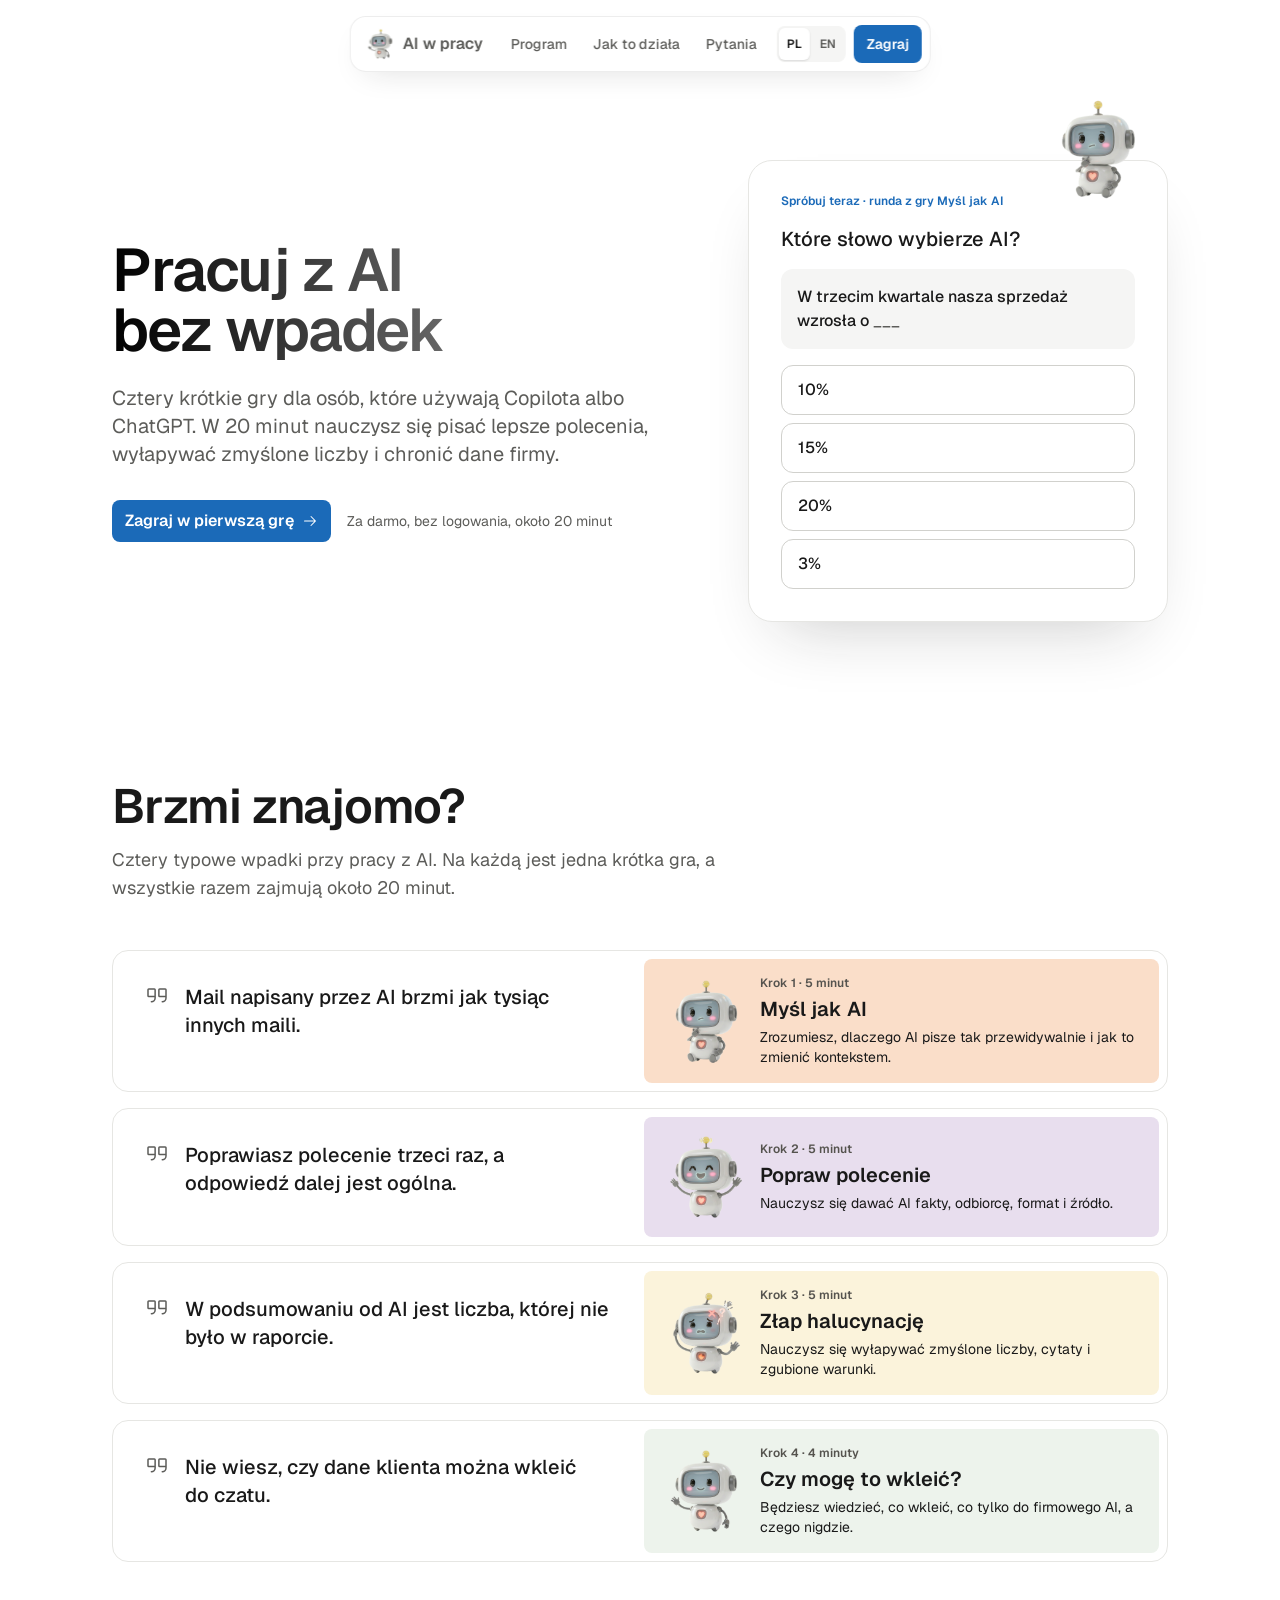
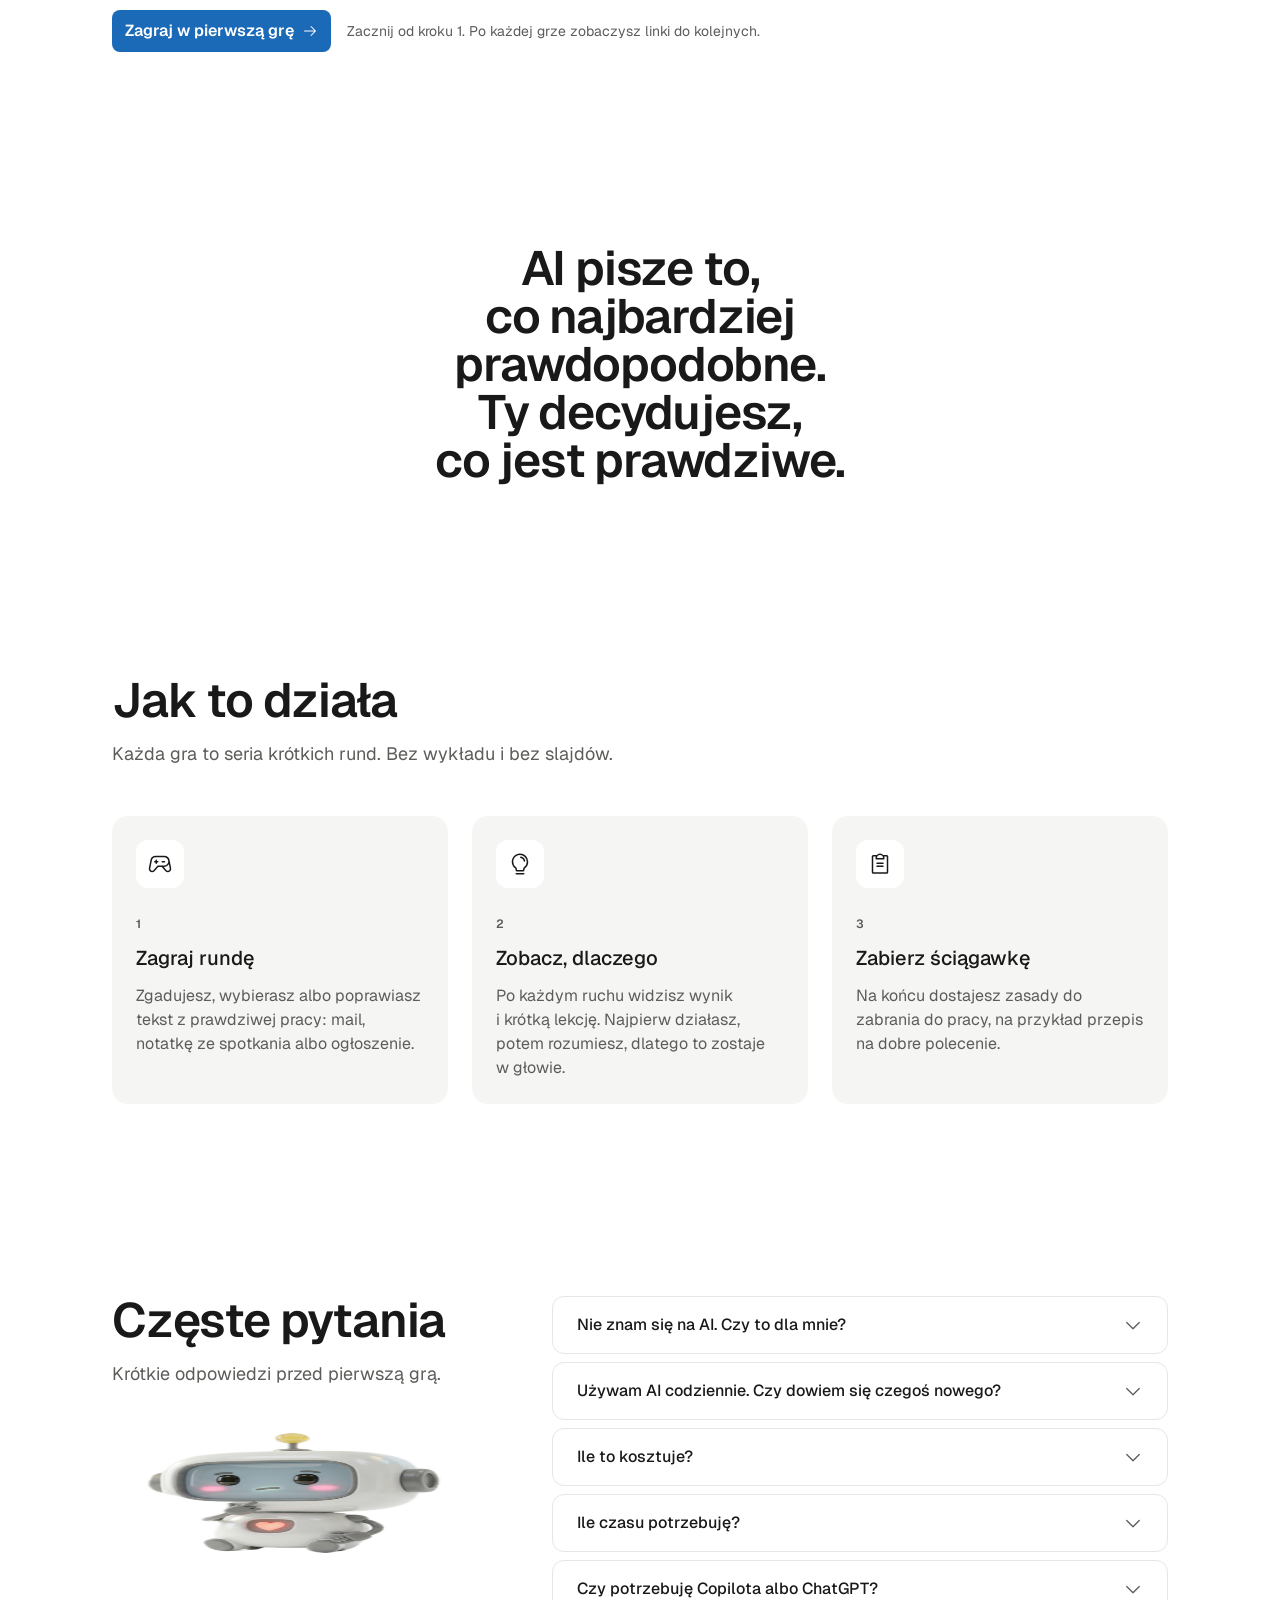
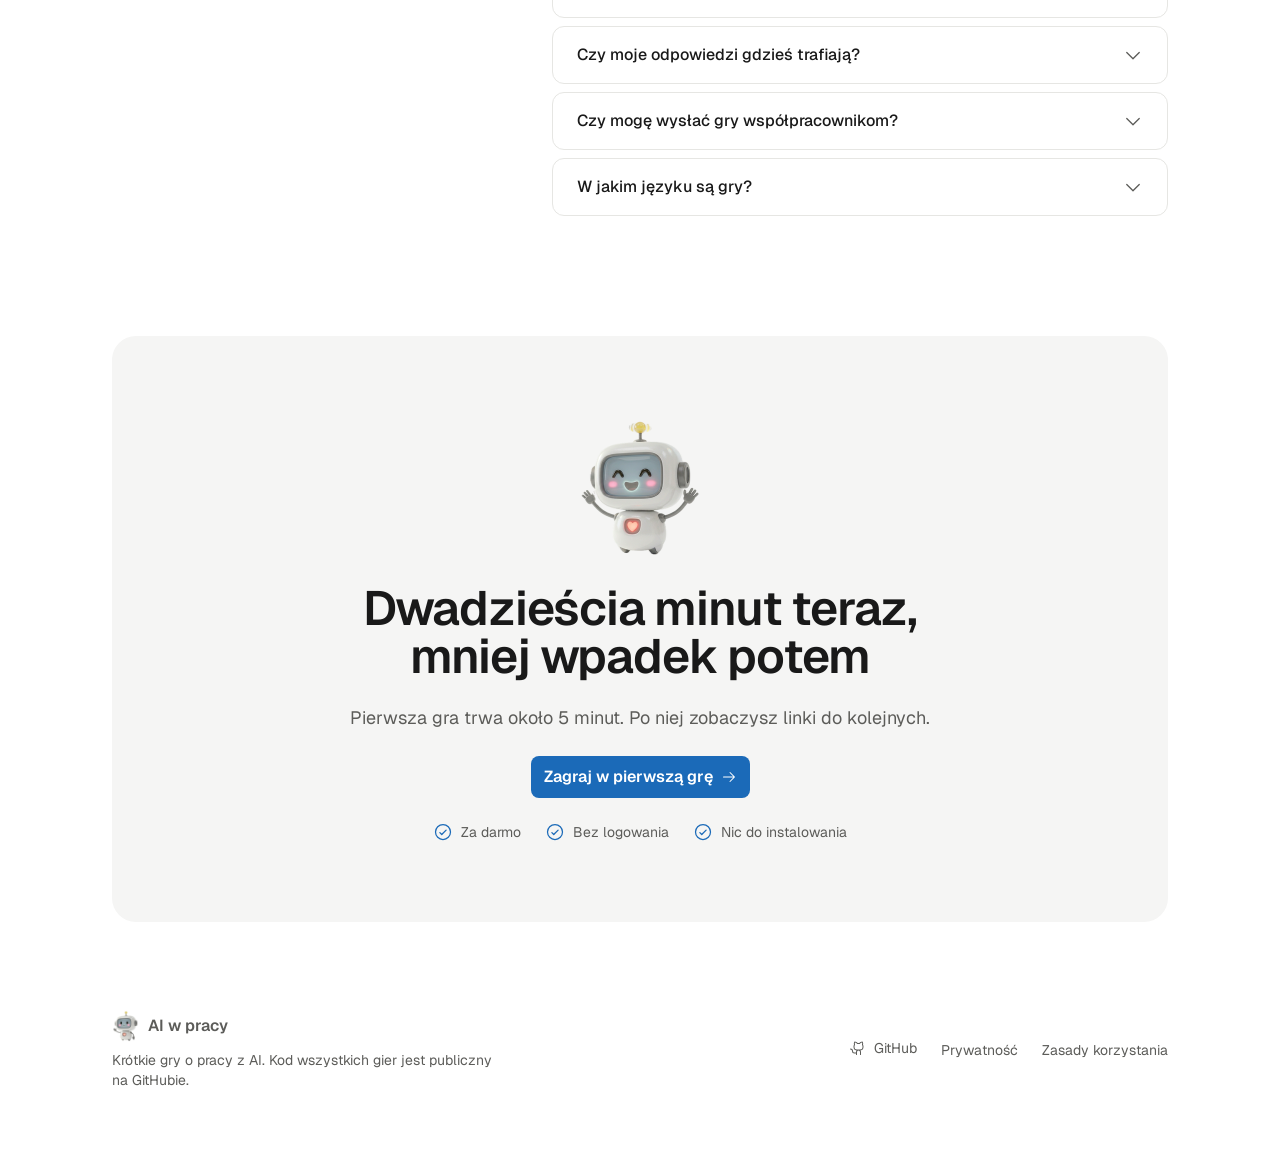
==== commit aca66f2f: "Strona główna jako landing page: hasło „Pracuj z AI bez wpadek”, grywalna runda z gry Myśl jak AI w " ====
--- a/index.html
+++ b/index.html
@@ -4,14 +4,14 @@
 <meta charset="utf-8">
 <meta name="viewport" content="width=device-width, initial-scale=1">
 <meta name="color-scheme" content="light">
-<title>AI w pracy: cztery krótkie gry o pracy z AI</title>
-<meta name="description" content="Cztery krótkie gry o pracy z AI: jak AI pisze, jak pisać polecenia, jak sprawdzać odpowiedzi i jak chronić dane. Około 20 minut, za darmo, bez logowania. Four short games about working with AI, in Polish and English.">
+<title>AI w pracy: pracuj z AI bez wpadek</title>
+<meta name="description" content="Cztery krótkie gry dla osób, które używają Copilota albo ChatGPT. W 20 minut nauczysz się pisać lepsze polecenia, wyłapywać zmyślone liczby i chronić dane firmy. Za darmo, bez logowania. Also in English.">
 <link rel="canonical" href="https://kian09j.github.io/">
 <!-- Link preview for LinkedIn and other social sites -->
 <meta property="og:type" content="website">
 <meta property="og:url" content="https://kian09j.github.io/">
-<meta property="og:title" content="AI w pracy / AI at work">
-<meta property="og:description" content="Cztery krótkie gry o pracy z AI. Około 20 minut, za darmo, PL / EN.">
+<meta property="og:title" content="AI w pracy: pracuj z AI bez wpadek">
+<meta property="og:description" content="Cztery krótkie gry, około 20 minut, za darmo i bez logowania. PL / EN.">
 <meta property="og:image" content="https://kian09j.github.io/og-image.png">
 <meta property="og:image:width" content="1200">
 <meta property="og:image:height" content="630">
@@ -23,8 +23,19 @@
 <link rel="stylesheet" href="site.css">
 <script>document.documentElement.classList.add("js");</script>
 <style>
-  /* Hero */
-  .hero-inner { display: grid; gap: var(--space-300); padding-top: var(--space-900); padding-bottom: var(--space-700); }
+  :root {
+    --success: #2a7348;
+    --success-soft: #e2f1e7;
+    --bar: #ececea;
+    --bar-top: #d3e5f6;
+  }
+
+  /* Nav: a small button for the main action, from 768px up (on phones it lives in the menu) */
+  .nav-cta { display: none; }
+  @media (min-width: 768px) { .nav-cta { display: inline-flex; } }
+
+  /* Hero: the pitch on the left, a playable round on the right */
+  .hero-inner { display: grid; gap: var(--space-700); padding-top: var(--space-900); padding-bottom: var(--space-700); }
   .hero-text { min-width: 0; }
   .hero-title {
     max-width: 680px; width: fit-content; padding-bottom: var(--space-75);
@@ -32,61 +43,84 @@
   }
   .hero-sub { max-width: 680px; margin-top: var(--space-200); }
   .hero-cta { display: flex; flex-wrap: wrap; align-items: center; gap: var(--space-100) var(--space-200); margin-top: var(--space-400); }
-  .facts { display: flex; flex-wrap: wrap; gap: var(--space-100) var(--space-300); margin-top: var(--space-500); }
-  .facts li { display: flex; align-items: center; gap: var(--space-75); }
-  .facts .icon { color: var(--text); }
-  .hero-art { position: relative; display: grid; place-items: center; width: 144px; height: 144px; order: -1; }
-  .hero-art::before { content: ""; position: absolute; inset: 0; border-radius: var(--radius-full); background: var(--accent-soft); }
-  .hero-art img { position: relative; width: auto; height: 128px; }
   @media (min-width: 960px) {
-    .hero-inner { grid-template-columns: minmax(0, 680px) 1fr; align-items: center; gap: var(--space-600); padding-top: var(--space-900); }
     .hero { padding-top: var(--space-700); }
-    .hero-art { order: 0; justify-self: center; width: 280px; height: 280px; }
-    .hero-art img { height: 240px; }
-  }
-  @media (min-width: 1200px) {
-    .hero-art { width: 360px; height: 360px; }
-    .hero-art img { height: 312px; }
-  }
+    /* Top aligned, so the text stays put when the sample round grows after an answer */
+    .hero-inner { grid-template-columns: minmax(0, 1fr) minmax(0, 420px); align-items: start; gap: var(--space-600); }
+    .hero-text { padding-top: var(--space-800); }
+  }
+
+  /* Sample round from "Myśl jak AI" */
+  .demo {
+    position: relative; display: flex; flex-direction: column; gap: var(--space-200);
+    padding: var(--space-300); border: 1px solid var(--line); border-radius: var(--radius-3xl); background: var(--bg);
+    box-shadow: 0 32px 64px -32px rgba(25, 25, 25, 0.24);
+  }
+  @media (min-width: 768px) { .demo { padding: var(--space-400); } }
+  .demo-bajtek { position: absolute; top: 0; right: var(--space-300); width: auto; height: 104px; transform: translateY(-62%); }
+  .demo-bajtek.pop { animation: pop var(--dur) var(--ease); }
+  @keyframes pop { from { opacity: 0; transform: translateY(-62%) scale(0.9); } }
+  .demo-kicker { color: var(--accent); padding-right: var(--space-900); }
+  .demo-sentence { padding: var(--space-200); border-radius: var(--radius-xl); background: var(--surface); }
+  .demo-blank { color: var(--muted); }
+  .demo-blank.filled { color: var(--accent); }
+  .demo-options { display: flex; flex-direction: column; gap: var(--space-75); }
+  .demo-opt {
+    position: relative; overflow: hidden; display: flex; align-items: center; justify-content: space-between; gap: var(--space-100);
+    width: 100%; padding: var(--space-100) var(--space-200); border: 1px solid var(--line-strong); border-radius: var(--radius-xl);
+    background: var(--bg); color: var(--text); text-align: left; cursor: pointer;
+    transition: background-color var(--dur-hover) var(--ease), border-color var(--dur-hover) var(--ease), transform var(--dur) var(--ease);
+  }
+  .demo-opt:hover { background: var(--surface); border-color: var(--muted); }
+  .demo-opt:active { transform: scale(0.98); }
+  .demo-opt > :not(.demo-fill) { position: relative; }
+  .demo-left { display: flex; flex-wrap: wrap; align-items: center; gap: var(--space-75); }
+  .demo-tags { display: flex; gap: var(--space-50); }
+  .demo-tag { padding: var(--space-25) var(--space-75); border-radius: var(--radius-md); }
+  .tag-mine { background: var(--text); color: var(--bg); }
+  .tag-true { background: var(--success-soft); color: var(--success); }
+  .demo-fill {
+    position: absolute; inset: 0; background: var(--bar); transform-origin: left center; transform: scaleX(0);
+    transition: transform var(--dur-reveal) var(--ease); transition-delay: calc(var(--i) * 60ms);
+  }
+  .demo-opt.top .demo-fill { background: var(--bar-top); }
+  .demo-pct { opacity: 0; transition: opacity var(--dur) var(--ease); }
+  .answered .demo-opt { cursor: default; }
+  .answered .demo-opt:hover { background: var(--bg); border-color: var(--line-strong); }
+  .answered .demo-opt:active { transform: none; }
+  .answered .demo-opt.mine { border-color: var(--text); }
+  .answered .demo-fill { transform: scaleX(var(--p)); }
+  .answered .demo-pct { opacity: 1; transition-delay: calc(var(--i) * 60ms + 200ms); }
+  .demo-result { display: flex; flex-direction: column; align-items: flex-start; gap: var(--space-100); }
+  .demo-result:not([hidden]) { animation: rise-in var(--dur) var(--ease); }
+  .demo-result .btn { margin-top: var(--space-75); }
+  @keyframes rise-in { from { opacity: 0; transform: translateY(var(--space-75)); } }
 
   /* Sections */
   .section { padding-block: var(--space-700); scroll-margin-top: var(--space-800); }
   @media (min-width: 768px) { .section { padding-block: var(--space-900); } }
   .section-head { display: flex; flex-direction: column; gap: var(--space-200); max-width: 680px; margin-bottom: var(--space-600); }
-
-  /* Game cards: a flat top in the step's color with Bajtek, then the benefit and details */
-  .games { display: grid; gap: var(--space-300); }
-  @media (min-width: 768px) { .games { grid-template-columns: 1fr 1fr; } }
-  .game {
-    position: relative; display: flex; flex-direction: column; overflow: hidden;
+  .section-cta { display: flex; flex-wrap: wrap; align-items: center; gap: var(--space-100) var(--space-200); margin-top: var(--space-600); }
+
+  /* Problem and fix: each everyday blunder next to the game that fixes it.
+     Card radius 16 with 8 inside, so the tinted panel gets 8. */
+  .fixes { display: flex; flex-direction: column; gap: var(--space-200); }
+  .fix {
+    display: grid; gap: var(--space-75); padding: var(--space-75);
     border: 1px solid var(--line); border-radius: var(--radius-2xl); background: var(--bg);
-    transition: transform var(--dur) var(--ease), border-color var(--dur-hover) var(--ease);
-  }
-  .game::before {
-    content: ""; position: absolute; inset: 0; z-index: -1; border-radius: inherit; pointer-events: none;
-    box-shadow: 0 24px 48px -24px rgba(25, 25, 25, 0.22); opacity: 0; transition: opacity var(--dur) var(--ease);
-  }
-  .game { isolation: isolate; }
-  .game:hover { transform: translateY(calc(var(--space-50) * -1)); border-color: var(--line-strong); }
-  .game:hover::before { opacity: 1; }
-  .game:has(a:focus-visible) { outline: 2px solid var(--accent); outline-offset: 2px; }
-  .game-top {
-    display: flex; align-items: flex-end; justify-content: space-between; gap: var(--space-200);
-    min-height: 152px; padding: var(--space-300) var(--space-300) 0; background: var(--tint);
-  }
-  .game-label { display: flex; flex-direction: column; gap: var(--space-50); align-self: center; padding-bottom: var(--space-300); }
-  .game-step { color: var(--on-tint); }
-  .game-top img { width: auto; height: 128px; transform-origin: 50% 100%; transition: transform var(--dur) var(--ease); }
-  .game:hover .game-top img { transform: translateY(calc(var(--space-50) * -1)) rotate(-3deg); }
-  .game-body { display: flex; flex-direction: column; gap: var(--space-100); flex: 1; padding: var(--space-300); }
-  .meta { display: flex; flex-wrap: wrap; gap: var(--space-75); }
-  .meta li { padding: var(--space-25) var(--space-75); border-radius: var(--radius-md); background: var(--surface); color: var(--muted); }
-  .game-play { margin-top: auto; padding-top: var(--space-200); }
-  .game .btn:hover { transform: none; }
-  .game:hover .btn-secondary { background: var(--surface); }
-  .game:hover .btn .icon-move { transform: translateX(var(--space-50)); }
-  /* The Play link stretches over the whole card, so a click anywhere on it starts the game */
-  .game-play a::after { content: ""; position: absolute; inset: 0; z-index: 1; border-radius: var(--radius-2xl); }
+    transition: border-color var(--dur-hover) var(--ease);
+  }
+  .fix:hover { border-color: var(--line-strong); }
+  @media (min-width: 768px) { .fix { grid-template-columns: minmax(0, 1fr) minmax(0, 1fr); } }
+  .fix-problem { display: flex; align-items: flex-start; gap: var(--space-200); padding: var(--space-300); }
+  .fix-problem .icon { color: var(--muted); }
+  .fix-solution { display: flex; align-items: center; gap: var(--space-200); padding: var(--space-200) var(--space-300); border-radius: var(--radius-lg); background: var(--tint); }
+  .fix-solution img { flex-shrink: 0; width: auto; height: 88px; transform-origin: 50% 100%; transition: transform var(--dur) var(--ease); }
+  .fix:hover .fix-solution img { transform: translateY(calc(var(--space-50) * -1)) rotate(-3deg); }
+  .fix-copy { display: flex; flex-direction: column; gap: var(--space-50); }
+  .fix-step { color: var(--on-tint); }
+  .fix-name a { text-decoration: none; }
+  .fix-name a:hover { text-decoration: underline; text-underline-offset: 4px; }
 
   /* Tagline reveal: each word goes from muted to full color as the section scrolls into view */
   .tagline { padding-block: var(--space-700); }
@@ -125,8 +159,7 @@
   .faq-item[open] summary .icon { transform: rotate(180deg); }
   .faq-answer { padding: 0 var(--space-300) var(--space-200); }
   .faq-answer a { color: var(--accent); text-underline-offset: 4px; }
-  .faq-item[open] .faq-answer { animation: faq-in var(--dur) var(--ease); }
-  @keyframes faq-in { from { opacity: 0; transform: translateY(calc(var(--space-75) * -1)); } }
+  .faq-item[open] .faq-answer { animation: rise-in var(--dur) var(--ease); }
 
   /* Final call to action, identical to the top one */
   .final { padding-block: var(--space-300) var(--space-500); }
@@ -178,11 +211,11 @@
 
   @media (prefers-reduced-motion: reduce) {
     .js .reveal { transform: none; }
-    .js .stagger.in > * { animation-name: fade; }
+    .js .stagger.in > *, .demo-result:not([hidden]), .faq-item[open] .faq-answer, .demo-bajtek.pop { animation-name: fade; }
     .tagline .w { opacity: 1; transition: none; }
+    .demo-fill, .demo-pct { transition: none; }
     .menu li { transform: none; }
-    .game:hover, .game:hover .game-top img, .game:hover .btn .icon-move, .faq-item[open] summary .icon { transform: none; }
-    .faq-item[open] .faq-answer { animation-name: fade; }
+    .fix:hover .fix-solution img, .demo-opt:active, .faq-item[open] summary .icon { transform: none; }
   }
 </style>
 </head>
@@ -197,6 +230,7 @@
     <button type="button" class="button-xsm" data-lang="pl" aria-pressed="true">PL</button>
     <button type="button" class="button-xsm" data-lang="en" aria-pressed="false">EN</button>
   </div>
+  <a class="btn btn-primary button-sm nav-cta" id="nav-cta" href="/mysl_jak_ai/">Zagraj</a>
   <button type="button" class="menu-toggle" id="menu-toggle" aria-expanded="false" aria-controls="menu" aria-label="Otwórz menu"><span></span><span></span></button>
 </nav>
 <div class="menu" id="menu" inert><ul class="container" id="menu-list"></ul></div>
@@ -213,6 +247,7 @@
   </noscript>
 </main>
 <footer class="footer" id="footer"></footer>
+<p class="sr-only" id="demo-live" aria-live="polite"></p>
 
 <script>
 const GITHUB = "https://github.com/kian09j";
@@ -223,51 +258,77 @@
   "caret-down": "M213.66,101.66l-80,80a8,8,0,0,1-11.32,0l-80-80A8,8,0,0,1,53.66,90.34L128,164.69l74.34-74.35a8,8,0,0,1,11.32,11.32Z",
   "check-circle": "M173.66,98.34a8,8,0,0,1,0,11.32l-56,56a8,8,0,0,1-11.32,0l-24-24a8,8,0,0,1,11.32-11.32L112,148.69l50.34-50.35A8,8,0,0,1,173.66,98.34ZM232,128A104,104,0,1,1,128,24,104.11,104.11,0,0,1,232,128Zm-16,0a88,88,0,1,0-88,88A88.1,88.1,0,0,0,216,128Z",
   "clipboard-text": "M168,152a8,8,0,0,1-8,8H96a8,8,0,0,1,0-16h64A8,8,0,0,1,168,152Zm-8-40H96a8,8,0,0,0,0,16h64a8,8,0,0,0,0-16Zm56-64V216a16,16,0,0,1-16,16H56a16,16,0,0,1-16-16V48A16,16,0,0,1,56,32H92.26a47.92,47.92,0,0,1,71.48,0H200A16,16,0,0,1,216,48ZM96,64h64a32,32,0,0,0-64,0ZM200,48H173.25A47.93,47.93,0,0,1,176,64v8a8,8,0,0,1-8,8H88a8,8,0,0,1-8-8V64a47.93,47.93,0,0,1,2.75-16H56V216H200Z",
-  "clock": "M128,24A104,104,0,1,0,232,128,104.11,104.11,0,0,0,128,24Zm0,192a88,88,0,1,1,88-88A88.1,88.1,0,0,1,128,216Zm64-88a8,8,0,0,1-8,8H128a8,8,0,0,1-8-8V72a8,8,0,0,1,16,0v48h48A8,8,0,0,1,192,128Z",
-  "device-mobile": "M176,16H80A24,24,0,0,0,56,40V216a24,24,0,0,0,24,24h96a24,24,0,0,0,24-24V40A24,24,0,0,0,176,16ZM72,64H184V192H72Zm8-32h96a8,8,0,0,1,8,8v8H72V40A8,8,0,0,1,80,32Zm96,192H80a8,8,0,0,1-8-8v-8H184v8A8,8,0,0,1,176,224Z",
   "game-controller": "M176,112H152a8,8,0,0,1,0-16h24a8,8,0,0,1,0,16ZM104,96H96V88a8,8,0,0,0-16,0v8H72a8,8,0,0,0,0,16h8v8a8,8,0,0,0,16,0v-8h8a8,8,0,0,0,0-16ZM241.48,200.65a36,36,0,0,1-54.94,4.81c-.12-.12-.24-.24-.35-.37L146.48,160h-37L69.81,205.09l-.35.37A36.08,36.08,0,0,1,44,216,36,36,0,0,1,8.56,173.75a.68.68,0,0,1,0-.14L24.93,89.52A59.88,59.88,0,0,1,83.89,40H172a60.08,60.08,0,0,1,59,49.25c0,.06,0,.12,0,.18l16.37,84.17a.68.68,0,0,1,0,.14A35.74,35.74,0,0,1,241.48,200.65ZM172,144a44,44,0,0,0,0-88H83.89A43.9,43.9,0,0,0,40.68,92.37l0,.13L24.3,176.59A20,20,0,0,0,58,194.3l41.92-47.59a8,8,0,0,1,6-2.71Zm59.7,32.59-8.74-45A60,60,0,0,1,172,160h-4.2L198,194.31a20.09,20.09,0,0,0,17.46,5.39,20,20,0,0,0,16.23-23.11Z",
   "github-logo": "M208.31,75.68A59.78,59.78,0,0,0,202.93,28,8,8,0,0,0,196,24a59.75,59.75,0,0,0-48,24H124A59.75,59.75,0,0,0,76,24a8,8,0,0,0-6.93,4,59.78,59.78,0,0,0-5.38,47.68A58.14,58.14,0,0,0,56,104v8a56.06,56.06,0,0,0,48.44,55.47A39.8,39.8,0,0,0,96,192v8H72a24,24,0,0,1-24-24A40,40,0,0,0,8,136a8,8,0,0,0,0,16,24,24,0,0,1,24,24,40,40,0,0,0,40,40H96v16a8,8,0,0,0,16,0V192a24,24,0,0,1,48,0v40a8,8,0,0,0,16,0V192a39.8,39.8,0,0,0-8.44-24.53A56.06,56.06,0,0,0,216,112v-8A58.14,58.14,0,0,0,208.31,75.68ZM200,112a40,40,0,0,1-40,40H112a40,40,0,0,1-40-40v-8a41.74,41.74,0,0,1,6.9-22.48A8,8,0,0,0,80,73.83a43.81,43.81,0,0,1,.79-33.58,43.88,43.88,0,0,1,32.32,20.06A8,8,0,0,0,119.82,64h32.35a8,8,0,0,0,6.74-3.69,43.87,43.87,0,0,1,32.32-20.06A43.81,43.81,0,0,1,192,73.83a8.09,8.09,0,0,0,1,7.65A41.72,41.72,0,0,1,200,104Z",
   "lightbulb": "M176,232a8,8,0,0,1-8,8H88a8,8,0,0,1,0-16h80A8,8,0,0,1,176,232Zm40-128a87.55,87.55,0,0,1-33.64,69.21A16.24,16.24,0,0,0,176,186v6a16,16,0,0,1-16,16H96a16,16,0,0,1-16-16v-6a16,16,0,0,0-6.23-12.66A87.59,87.59,0,0,1,40,104.49C39.74,56.83,78.26,17.14,125.88,16A88,88,0,0,1,216,104Zm-16,0a72,72,0,0,0-73.74-72c-39,.92-70.47,33.39-70.26,72.39a71.65,71.65,0,0,0,27.64,56.3A32,32,0,0,1,96,186v6h64v-6a32.15,32.15,0,0,1,12.47-25.35A71.65,71.65,0,0,0,200,104Zm-16.11-9.34a57.6,57.6,0,0,0-46.56-46.55,8,8,0,0,0-2.66,15.78c16.57,2.79,30.63,16.85,33.44,33.45A8,8,0,0,0,176,104a9,9,0,0,0,1.35-.11A8,8,0,0,0,183.89,94.66Z",
-  "translate": "M247.15,212.42l-56-112a8,8,0,0,0-14.31,0l-21.71,43.43A88,88,0,0,1,108,126.93,103.65,103.65,0,0,0,135.69,64H160a8,8,0,0,0,0-16H104V32a8,8,0,0,0-16,0V48H32a8,8,0,0,0,0,16h87.63A87.76,87.76,0,0,1,96,116.35a87.74,87.74,0,0,1-19-31,8,8,0,1,0-15.08,5.34A103.63,103.63,0,0,0,84,127a87.55,87.55,0,0,1-52,17,8,8,0,0,0,0,16,103.46,103.46,0,0,0,64-22.08,104.18,104.18,0,0,0,51.44,21.31l-26.6,53.19a8,8,0,0,0,14.31,7.16L148.94,192h70.11l13.79,27.58A8,8,0,0,0,240,224a8,8,0,0,0,7.15-11.58ZM156.94,176,184,121.89,211.05,176Z"
+  "quotes": "M100,56H40A16,16,0,0,0,24,72v64a16,16,0,0,0,16,16h60v8a32,32,0,0,1-32,32,8,8,0,0,0,0,16,48.05,48.05,0,0,0,48-48V72A16,16,0,0,0,100,56Zm0,80H40V72h60ZM216,56H156a16,16,0,0,0-16,16v64a16,16,0,0,0,16,16h60v8a32,32,0,0,1-32,32,8,8,0,0,0,0,16,48.05,48.05,0,0,0,48-48V72A16,16,0,0,0,216,56Zm0,80H156V72h60Z"
 };
 const icon = (name, cls = "") => `<svg class="icon ${cls}" viewBox="0 0 256 256" fill="currentColor" aria-hidden="true" focusable="false"><path d="${ICONS[name]}"/></svg>`;
 
-// The games, in the order of the learning path. Paths are relative to kian09j.github.io.
-// mood: which Bajtek picture (bajtek/<mood>.png) shows on the game card.
+// The games, in the order of the learning path, each paired with the everyday problem it fixes.
+// mood: which Bajtek picture (bajtek/<mood>.png) shows next to the game.
 const GAMES = [
   { path: "/mysl_jak_ai/", mood: "think", tint: "#fadec9",
-    pl: { name: "Myśl jak AI", verb: "Zrozum", benefit: "Wiesz, skąd biorą się błędy AI.", what: "Jak AI pisze teksty: zgaduje kolejne słowo. Stąd przewidywalne maile, losowość, rola kontekstu i halucynacje.", meta: ["13 rund", "5 minut", "Zgadywanie"] },
-    en: { name: "Think like AI", verb: "Understand", benefit: "Know where AI mistakes come from.", what: "How AI writes: it predicts the next word. That explains predictable emails, randomness, why context matters and hallucinations.", meta: ["13 rounds", "5 minutes", "Guessing"] } },
+    pl: { name: "Myśl jak AI", minutes: "5 minut", problem: "Mail napisany przez AI brzmi jak tysiąc innych maili.", fix: "Zrozumiesz, dlaczego AI pisze tak przewidywalnie i jak to zmienić kontekstem." },
+    en: { name: "Think like AI", minutes: "5 minutes", problem: "The email AI wrote sounds like a thousand others.", fix: "Learn why AI writes so predictably and how context changes that." } },
   { path: "/popraw_polecenie/", mood: "happy", tint: "#e8deee",
-    pl: { name: "Popraw polecenie", verb: "Pisz", benefit: "Piszesz polecenia, które dają konkretne odpowiedzi.", what: "Jak pisać dobre polecenia: fakty, odbiorca, format, źródło. I dlaczego „jesteś ekspertem” albo napiwek niewiele dają.", meta: ["4 zadania", "5 minut", "Budowanie polecenia"] },
-    en: { name: "Fix the prompt", verb: "Write", benefit: "Write prompts that get specific answers.", what: "How to write good prompts: facts, audience, format, source. And why “you are an expert” or a tip doesn't do much.", meta: ["4 tasks", "5 minutes", "Building a prompt"] } },
+    pl: { name: "Popraw polecenie", minutes: "5 minut", problem: "Poprawiasz polecenie trzeci raz, a odpowiedź dalej jest ogólna.", fix: "Nauczysz się dawać AI fakty, odbiorcę, format i źródło." },
+    en: { name: "Fix the prompt", minutes: "5 minutes", problem: "You rewrite the prompt a third time and the answer is still vague.", fix: "Learn to give AI facts, an audience, a format and a source." } },
   { path: "/zlap_halucynacje/", mood: "oops", tint: "#fbf3db",
-    pl: { name: "Złap halucynację", verb: "Sprawdzaj", benefit: "Wyłapujesz błędy, zanim tekst pójdzie dalej.", what: "Jak sprawdzać teksty od AI: pomylone liczby, zmyślone badania i cytaty, zgubione warunki, szczegóły spoza źródła.", meta: ["4 teksty", "5 minut", "Szukanie błędów"] },
-    en: { name: "Catch the hallucination", verb: "Check", benefit: "Catch errors before the text goes out.", what: "How to check what AI writes: wrong numbers, made up studies and quotes, dropped conditions, details that aren't in the source.", meta: ["4 texts", "5 minutes", "Spot the error"] } },
+    pl: { name: "Złap halucynację", minutes: "5 minut", problem: "W podsumowaniu od AI jest liczba, której nie było w raporcie.", fix: "Nauczysz się wyłapywać zmyślone liczby, cytaty i zgubione warunki." },
+    en: { name: "Catch the hallucination", minutes: "5 minutes", problem: "The AI summary has a number that wasn't in the report.", fix: "Learn to catch made up numbers, quotes and dropped conditions." } },
   { path: "/czy_moge_to_wkleic/", mood: "idle", tint: "#edf3ec",
-    pl: { name: "Czy mogę to wkleić?", verb: "Chroń dane", benefit: "Wiesz, czego nie wklejać do czatu.", what: "Bezpieczeństwo danych: co można wkleić do AI, co tylko do firmowego narzędzia, a czego nigdzie.", meta: ["10 sytuacji", "4 minuty", "Sortowanie"] },
-    en: { name: "Can I paste this?", verb: "Protect data", benefit: "Know what never goes into a chat.", what: "Data safety: what you can paste into AI, what belongs only in your company's tool, and what never goes in.", meta: ["10 situations", "4 minutes", "Sorting"] } }
+    pl: { name: "Czy mogę to wkleić?", minutes: "4 minuty", problem: "Nie wiesz, czy dane klienta można wkleić do czatu.", fix: "Będziesz wiedzieć, co wkleić, co tylko do firmowego AI, a czego nigdzie." },
+    en: { name: "Can I paste this?", minutes: "4 minutes", problem: "You're not sure if client data can go into the chat.", fix: "Know what you can paste, what only goes into your company's AI, and what never does." } }
 ];
+
+// A real round from "Myśl jak AI" (round 6), with the game's own example probabilities
+const DEMO = {
+  options: [["10%", 34], ["15%", 27], ["20%", 22], ["3%", 17]],
+  top: 0,
+  truth: 3,
+  pl: {
+    kicker: "Spróbuj teraz · runda z gry Myśl jak AI",
+    title: "Które słowo wybierze AI?",
+    sentence: "W trzecim kwartale nasza sprzedaż wzrosła o",
+    mine: "Twój wybór",
+    inReport: "W raporcie",
+    result: "AI najczęściej wybiera 10%. W Twoim raporcie: 3%.",
+    lesson: "Najbardziej prawdopodobne nie znaczy prawdziwe. Gdy AI nie widzi danych, wymyśla przekonująco brzmiącą liczbę. To jest halucynacja. Liczby zawsze sprawdzaj.",
+    cta: "Zagraj dalej: 12 kolejnych rund",
+    note: "Prawdopodobieństwa są przykładowe, żeby pokazać zasadę działania."
+  },
+  en: {
+    kicker: "Try it now · a round from Think like AI",
+    title: "Which word will AI pick?",
+    sentence: "In the third quarter, our sales grew by",
+    mine: "Your pick",
+    inReport: "In the report",
+    result: "AI usually picks 10%. In your report: 3%.",
+    lesson: "Most likely doesn't mean true. When AI can't see the data, it makes up a convincing number. That's called a hallucination. Always check the numbers.",
+    cta: "Keep playing: 12 more rounds",
+    note: "The probabilities are examples, to show how it works."
+  }
+};
 
 const TEXT = {
   pl: {
-    title: "AI w pracy: cztery krótkie gry o pracy z AI",
+    title: "AI w pracy: pracuj z AI bez wpadek",
     logo: 'AI <span>w pracy</span>',
     skip: "Przejdź do treści",
     navLabel: "Nawigacja",
-    nav: ["Gry", "Jak to działa", "Pytania"],
+    nav: ["Program", "Jak to działa", "Pytania"],
+    navCta: "Zagraj",
     menuOpen: "Otwórz menu",
     menuClose: "Zamknij menu",
-    h1: ["Lepsza praca z AI", "w 20 minut gry"],
-    lead: "Cztery krótkie gry dla osób, które używają Copilota albo ChatGPT w pracy. Każda trwa około 5 minut i uczy jednej umiejętności: od tego, jak AI pisze, po to, czego nie wklejać do czatu.",
+    h1: ["Pracuj z AI", "bez wpadek"],
+    lead: "Cztery krótkie gry dla osób, które używają Copilota albo ChatGPT. W 20 minut nauczysz się pisać lepsze polecenia, wyłapywać zmyślone liczby i chronić dane firmy.",
     cta: "Zagraj w pierwszą grę",
-    ctaNote: "Za darmo, bez logowania",
-    factsLabel: "W skrócie",
-    facts: [["clock", "4 gry, około 20 minut"], ["translate", "Po polsku i po angielsku"], ["device-mobile", "Działa też na telefonie"]],
-    gamesTitle: "Cztery gry, jedna ścieżka",
-    gamesLead: "Od tego, jak AI pisze, do bezpiecznej codziennej pracy z nim. Najlepiej grać po kolei, ale każda gra działa też osobno.",
+    ctaNote: "Za darmo, bez logowania, około 20 minut",
+    programTitle: "Brzmi znajomo?",
+    programLead: "Cztery typowe wpadki przy pracy z AI. Na każdą jest jedna krótka gra, a wszystkie razem zajmują około 20 minut.",
     step: "Krok",
-    play: "Zagraj",
+    programNote: "Zacznij od kroku 1. Po każdej grze zobaczysz linki do kolejnych.",
     tagline: ["AI pisze to,", "co najbardziej prawdopodobne.", "Ty decydujesz,", "co jest prawdziwe."],
     howTitle: "Jak to działa",
     howLead: "Każda gra to seria krótkich rund. Bez wykładu i bez slajdów.",
@@ -277,42 +338,41 @@
       ["clipboard-text", "Zabierz ściągawkę", "Na końcu dostajesz zasady do zabrania do pracy, na przykład przepis na dobre polecenie."]
     ],
     faqTitle: "Częste pytania",
-    faqLead: "Krótko o kosztach, czasie, danych i o tym, jak użyć gier na szkoleniu.",
+    faqLead: "Krótkie odpowiedzi przed pierwszą grą.",
     faq: [
+      ["Nie znam się na AI. Czy to dla mnie?", "Tak. Pierwsza gra zaczyna od podstaw: pokazuje, jak AI w ogóle pisze tekst. Nie musisz nic wiedzieć wcześniej."],
+      ["Używam AI codziennie. Czy dowiem się czegoś nowego?", "Prawdopodobnie tak. Gry 3 i 4 uczą rzeczy, które łatwo przeoczyć nawet przy codziennej pracy z AI: zgubionych warunków, zmyślonych źródeł i tego, czego nie wklejać do darmowego czatu."],
       ["Ile to kosztuje?", "Nic. Wszystkie gry są za darmo i nie trzeba zakładać konta."],
-      ["Czy potrzebuję Copilota albo ChatGPT?", "Nie. Gry działają same w przeglądarce i nie łączą się z żadnym narzędziem AI. Ćwiczysz na gotowych przykładach, a potem korzystasz z tego w narzędziu, którego używasz w pracy."],
-      ["Ile czasu to zajmuje?", "Około 5 minut na grę, czyli około 20 minut na wszystkie cztery. Nie musisz przechodzić ich za jednym razem."],
-      ["W jakiej kolejności grać?", "Najlepiej od kroku 1 do 4, bo tak ułożona jest ścieżka: od zrozumienia AI do bezpiecznej pracy z nim. Każdą grę możesz też otworzyć osobno."],
-      ["Czy mogę użyć gier na szkoleniu?", "Tak. Wyślij uczestnikom link albo pokaż grę na ekranie i grajcie razem. Każda gra to gotowe ćwiczenie na około 5 minut."],
-      ["Czy gry zbierają moje dane?", "Nie. Nie ma kont, plików cookie ani statystyk odwiedzin. Przeglądarka zapamiętuje tylko wybrany język, a Twoje odpowiedzi znikają po zamknięciu strony.", ["Więcej o prywatności", "privacy.html#privacy"]],
-      ["Czy gry działają na telefonie?", "Tak. Działają na telefonie, tablecie i komputerze, także z samej klawiatury."],
-      ["W jakich językach są gry?", "Po polsku i po angielsku. Język zmienisz przełącznikiem PL / EN u góry strony, a gry zapamiętają Twój wybór."]
+      ["Ile czasu potrzebuję?", "Około 5 minut na grę, czyli około 20 minut na wszystkie cztery. Możesz zagrać w jedną dziś, a w kolejną jutro."],
+      ["Czy potrzebuję Copilota albo ChatGPT?", "Nie. Gry działają same w przeglądarce i nie łączą się z żadnym narzędziem AI. To, czego się nauczysz, wykorzystasz potem w narzędziu, którego używasz w pracy."],
+      ["Czy moje odpowiedzi gdzieś trafiają?", "Nie. Nie ma kont, plików cookie ani statystyk odwiedzin. Przeglądarka zapamiętuje tylko wybrany język, a odpowiedzi znikają po zamknięciu strony.", ["Więcej o prywatności", "privacy.html#privacy"]],
+      ["Czy mogę wysłać gry współpracownikom?", "Tak. Wystarczy wysłać link do tej strony. Gry działają bez logowania, na telefonie i na komputerze."],
+      ["W jakim języku są gry?", "Po polsku i po angielsku. Język zmienisz przełącznikiem PL / EN u góry strony, a gry zapamiętają Twój wybór."]
     ],
-    finalTitle: ["Zacznij od gry o tym,", "jak AI zgaduje słowa"],
-    finalLead: "Pierwsza gra trwa około 5 minut. Pozostałe trzy możesz przejść od razu albo innego dnia.",
+    finalTitle: ["Dwadzieścia minut teraz,", "mniej wpadek potem"],
+    finalLead: "Pierwsza gra trwa około 5 minut. Po niej zobaczysz linki do kolejnych.",
     assurances: ["Za darmo", "Bez logowania", "Nic do instalowania"],
     footer: "Krótkie gry o pracy z AI. Kod wszystkich gier jest publiczny na GitHubie.",
     privacy: "Prywatność",
     terms: "Zasady korzystania"
   },
   en: {
-    title: "AI at work: four short games about working with AI",
+    title: "AI at work: use AI without blunders",
     logo: 'AI <span>at work</span>',
     skip: "Skip to content",
     navLabel: "Navigation",
-    nav: ["Games", "How it works", "FAQ"],
+    nav: ["What you learn", "How it works", "FAQ"],
+    navCta: "Play",
     menuOpen: "Open menu",
     menuClose: "Close menu",
-    h1: ["Learn to use AI well", "in 20 minutes of play"],
-    lead: "Four short games for people who use Copilot or ChatGPT at work. Each takes about 5 minutes and teaches one skill, from how AI writes to what never to paste into a chat.",
+    h1: ["Use AI at work", "without blunders"],
+    lead: "Four short games for people who use Copilot or ChatGPT. In 20 minutes you learn to write better prompts, catch made up numbers and keep company data safe.",
     cta: "Play the first game",
-    ctaNote: "Free, no sign up",
-    factsLabel: "At a glance",
-    facts: [["clock", "4 games, about 20 minutes"], ["translate", "In Polish and English"], ["device-mobile", "Works on your phone too"]],
-    gamesTitle: "Four games, one path",
-    gamesLead: "From how AI writes to using it safely every day. They work best in order, but each one also stands on its own.",
+    ctaNote: "Free, no sign up, about 20 minutes",
+    programTitle: "Sound familiar?",
+    programLead: "Four common blunders when working with AI. Each one has its own short game, and all four take about 20 minutes.",
     step: "Step",
-    play: "Play",
+    programNote: "Start with step 1. After each game you'll see links to the next ones.",
     tagline: ["AI writes", "what sounds most likely.", "You decide", "what is true."],
     howTitle: "How it works",
     howLead: "Each game is a series of short rounds. No lecture, no slides.",
@@ -322,19 +382,19 @@
       ["clipboard-text", "Take the cheat sheet", "At the end you get rules to take back to work, like the recipe for a good prompt."]
     ],
     faqTitle: "Common questions",
-    faqLead: "The short version on cost, time, data and using the games in a training session.",
+    faqLead: "Quick answers before your first game.",
     faq: [
+      ["I don't know much about AI. Is this for me?", "Yes. The first game starts from the basics: how AI writes text in the first place. You don't need to know anything beforehand."],
+      ["I use AI every day. Will I learn anything new?", "Probably. Games 3 and 4 cover things that are easy to miss even with daily use: dropped conditions, made up sources, and what never to paste into a free chat."],
       ["How much does it cost?", "Nothing. All the games are free and you don't need an account."],
-      ["Do I need Copilot or ChatGPT?", "No. The games run on their own in your browser and don't connect to any AI tool. You practice on ready examples, then use what you learned in the tool you have at work."],
-      ["How long does it take?", "About 5 minutes per game, so about 20 minutes for all four. You don't have to play them in one go."],
-      ["In what order should I play?", "Step 1 to 4 works best, because that is how the path is built: from understanding AI to using it safely. You can also open any game on its own."],
-      ["Can I use the games in a training session?", "Yes. Send people the link, or put a game on the screen and play it together. Each game is a ready exercise of about 5 minutes."],
-      ["Do the games collect my data?", "No. There are no accounts, cookies or visitor statistics. Your browser only remembers the language you picked, and your answers are gone when you close the page.", ["More about privacy", "privacy.html#privacy"]],
-      ["Do the games work on phones?", "Yes. They work on phones, tablets and computers, and with a keyboard alone."],
+      ["How much time do I need?", "About 5 minutes per game, so about 20 minutes for all four. You can play one today and the next one tomorrow."],
+      ["Do I need Copilot or ChatGPT?", "No. The games run on their own in your browser and don't connect to any AI tool. You use what you learn later, in the tool you have at work."],
+      ["Do my answers go anywhere?", "No. There are no accounts, cookies or visitor statistics. Your browser only remembers the language you picked, and your answers are gone when you close the page.", ["More about privacy", "privacy.html#privacy"]],
+      ["Can I send the games to coworkers?", "Yes. Just send them the link to this page. The games work without signing up, on phones and computers."],
       ["Which languages are the games in?", "Polish and English. Switch with PL / EN at the top of the page, and the games will remember your choice."]
     ],
-    finalTitle: ["Start with the game about", "how AI guesses words"],
-    finalLead: "The first game takes about 5 minutes. Play the other three right after, or another day.",
+    finalTitle: ["Twenty minutes now,", "fewer blunders later"],
+    finalLead: "The first game takes about 5 minutes. When it ends, you'll see links to the next ones.",
     assurances: ["Free", "No sign up", "Nothing to install"],
     footer: "Short games about working with AI. The code for every game is public on GitHub.",
     privacy: "Privacy",
@@ -342,7 +402,7 @@
   }
 };
 
-const SECTIONS = ["games", "how", "faq"];
+const SECTIONS = ["program", "how", "faq"];
 let lang = "pl";
 let T = TEXT.pl;
 const $ = (id) => document.getElementById(id);
@@ -358,6 +418,55 @@
 
 function ctaButton() {
   return `<a class="btn btn-primary button-md" href="${gameHref(GAMES[0])}">${esc(T.cta)}${icon("arrow-right", "icon-sm icon-move")}</a>`;
+}
+
+function demoHTML() {
+  const d = DEMO[lang];
+  return `
+    <div class="demo" id="demo">
+      <img class="demo-bajtek" id="demo-bajtek" src="bajtek/think.png" alt="" width="248" height="288">
+      <p class="caption-3 demo-kicker">${esc(d.kicker)}</p>
+      <h2 class="title-1" id="demo-title">${esc(d.title)}</h2>
+      <p class="demo-sentence body-2">${esc(d.sentence)} <span class="demo-blank" id="demo-blank">___</span></p>
+      <div class="demo-options" role="group" aria-labelledby="demo-title">
+        ${DEMO.options.map(([word, p], i) => `
+          <button type="button" class="demo-opt${i === DEMO.top ? " top" : ""}" data-i="${i}" style="--i:${i}; --p:${p / 100}">
+            <span class="demo-fill" aria-hidden="true"></span>
+            <span class="demo-left"><span class="body-2">${esc(word)}</span><span class="demo-tags" data-tags></span></span>
+            <span class="demo-pct caption-1">${p}%</span>
+          </button>`).join("")}
+      </div>
+      <div class="demo-result" id="demo-result" hidden>
+        <p class="body-1">${esc(d.result)}</p>
+        <p class="body-6 muted">${esc(d.lesson)}</p>
+        <a class="btn btn-primary button-md" href="${gameHref(GAMES[0])}">${esc(d.cta)}${icon("arrow-right", "icon-sm icon-move")}</a>
+        <p class="caption-5 muted">${esc(d.note)}</p>
+      </div>
+    </div>`;
+}
+
+function answerDemo(choice) {
+  const demo = $("demo");
+  if (!demo || demo.classList.contains("answered")) return;
+  const d = DEMO[lang];
+  demo.classList.add("answered");
+  demo.querySelectorAll(".demo-opt").forEach((b) => {
+    const i = Number(b.dataset.i);
+    const tags = [];
+    if (i === choice) { b.classList.add("mine"); tags.push(`<span class="demo-tag tag-mine caption-3">${esc(d.mine)}</span>`); }
+    if (i === DEMO.truth) tags.push(`<span class="demo-tag tag-true caption-3">${esc(d.inReport)}</span>`);
+    b.querySelector("[data-tags]").innerHTML = tags.join("");
+    b.setAttribute("aria-disabled", "true");
+    b.setAttribute("aria-pressed", String(i === choice));
+  });
+  const blank = $("demo-blank");
+  blank.textContent = DEMO.options[DEMO.top][0];
+  blank.classList.add("filled");
+  const bajtek = $("demo-bajtek");
+  bajtek.src = "bajtek/oops.png";
+  bajtek.classList.add("pop");
+  $("demo-result").hidden = false;
+  $("demo-live").textContent = `${d.result} ${d.lesson}`;
 }
 
 function render() {
@@ -371,39 +480,36 @@
             ${ctaButton()}
             <p class="caption-2 muted">${esc(T.ctaNote)}</p>
           </div>
-          <ul class="facts" aria-label="${esc(T.factsLabel)}">
-            ${T.facts.map(([ic, f]) => `<li class="body-6 muted">${icon(ic)}${esc(f)}</li>`).join("")}
-          </ul>
         </div>
-        <div class="hero-art"><img src="bajtek/idle.png" alt="" width="248" height="288" fetchpriority="high"></div>
+        ${demoHTML()}
       </div>
     </section>
 
-    <section class="section container" id="games" aria-labelledby="games-title">
-      <header class="section-head reveal" data-key="games-head">
-        <h2 id="games-title" class="heading-4 md:heading-2">${esc(T.gamesTitle)}</h2>
-        <p class="body-8 muted">${esc(T.gamesLead)}</p>
+    <section class="section container" id="program" aria-labelledby="program-title">
+      <header class="section-head reveal" data-key="program-head">
+        <h2 id="program-title" class="heading-4 md:heading-2">${esc(T.programTitle)}</h2>
+        <p class="body-8 muted">${esc(T.programLead)}</p>
       </header>
-      <div class="games stagger" data-key="games-grid">
+      <ol class="fixes stagger" data-key="fixes">
         ${GAMES.map((g, i) => {
           const d = g[lang];
           return `
-          <article class="game" style="--tint:${g.tint}; --i:${i}" aria-labelledby="game-${i + 1}">
-            <div class="game-top">
-              <div class="game-label">
-                <p class="caption-3 game-step">${esc(T.step)} ${i + 1} · ${esc(d.verb)}</p>
-                <h3 class="heading-5" id="game-${i + 1}">${esc(d.name)}</h3>
+          <li class="fix" style="--tint:${g.tint}; --i:${i}">
+            <div class="fix-problem">${icon("quotes", "icon-lg")}<p class="title-1">${esc(d.problem)}</p></div>
+            <div class="fix-solution">
+              <img src="bajtek/${g.mood}.png" alt="" loading="lazy" width="248" height="288">
+              <div class="fix-copy">
+                <p class="caption-3 fix-step">${esc(T.step)} ${i + 1} · ${esc(d.minutes)}</p>
+                <h3 class="heading-6 fix-name"><a href="${gameHref(g)}">${esc(d.name)}</a></h3>
+                <p class="body-6">${esc(d.fix)}</p>
               </div>
-              <img src="bajtek/${g.mood}.png" alt="" loading="lazy" width="248" height="288">
             </div>
-            <div class="game-body">
-              <p class="body-1">${esc(d.benefit)}</p>
-              <p class="body-3 muted">${esc(d.what)}</p>
-              <ul class="meta">${d.meta.map((m) => `<li class="caption-4">${esc(m)}</li>`).join("")}</ul>
-              <div class="game-play"><a class="btn btn-secondary button-md" href="${gameHref(g)}" aria-label="${esc(T.play)}: ${esc(d.name)}">${esc(T.play)}${icon("arrow-right", "icon-sm icon-move")}</a></div>
-            </div>
-          </article>`;
+          </li>`;
         }).join("")}
+      </ol>
+      <div class="section-cta reveal" data-key="program-cta">
+        ${ctaButton()}
+        <p class="caption-2 muted">${esc(T.programNote)}</p>
       </div>
     </section>
 
@@ -469,9 +575,15 @@
 
   // Navigation: desktop links and the mobile panel share the same labels
   $("nav-links").innerHTML = SECTIONS.map((id, i) => `<a class="nav-link title-4" href="#${id}">${esc(T.nav[i])}</a>`).join("");
+  const navCta = $("nav-cta");
+  navCta.textContent = T.navCta;
+  navCta.href = gameHref(GAMES[0]);
   const items = SECTIONS.map((id, i) => `<li style="--d:${i * 60}ms"><a class="menu-link heading-4" href="#${id}">${esc(T.nav[i])}</a></li>`);
   items.push(`<li style="--d:${SECTIONS.length * 60}ms">${ctaButton()}</li>`);
   $("menu-list").innerHTML = items.join("");
+
+  $("demo").querySelectorAll(".demo-opt").forEach((b) => b.addEventListener("click", () => answerDemo(Number(b.dataset.i))));
+  $("demo-live").textContent = "";
 
   setFaqSchema();
   setupReveals();
@@ -620,6 +732,9 @@
 
 document.querySelectorAll("#lang button").forEach((b) => b.addEventListener("click", () => setLang(b.dataset.lang)));
 
+// The demo swaps Bajtek's mood after an answer, so load that picture early
+new Image().src = "bajtek/oops.png";
+
 const urlLang = new URLSearchParams(location.search).get("lang");
 setLang(urlLang === "en" || urlLang === "pl" ? urlLang : readSavedLang() || "pl");
 </script>
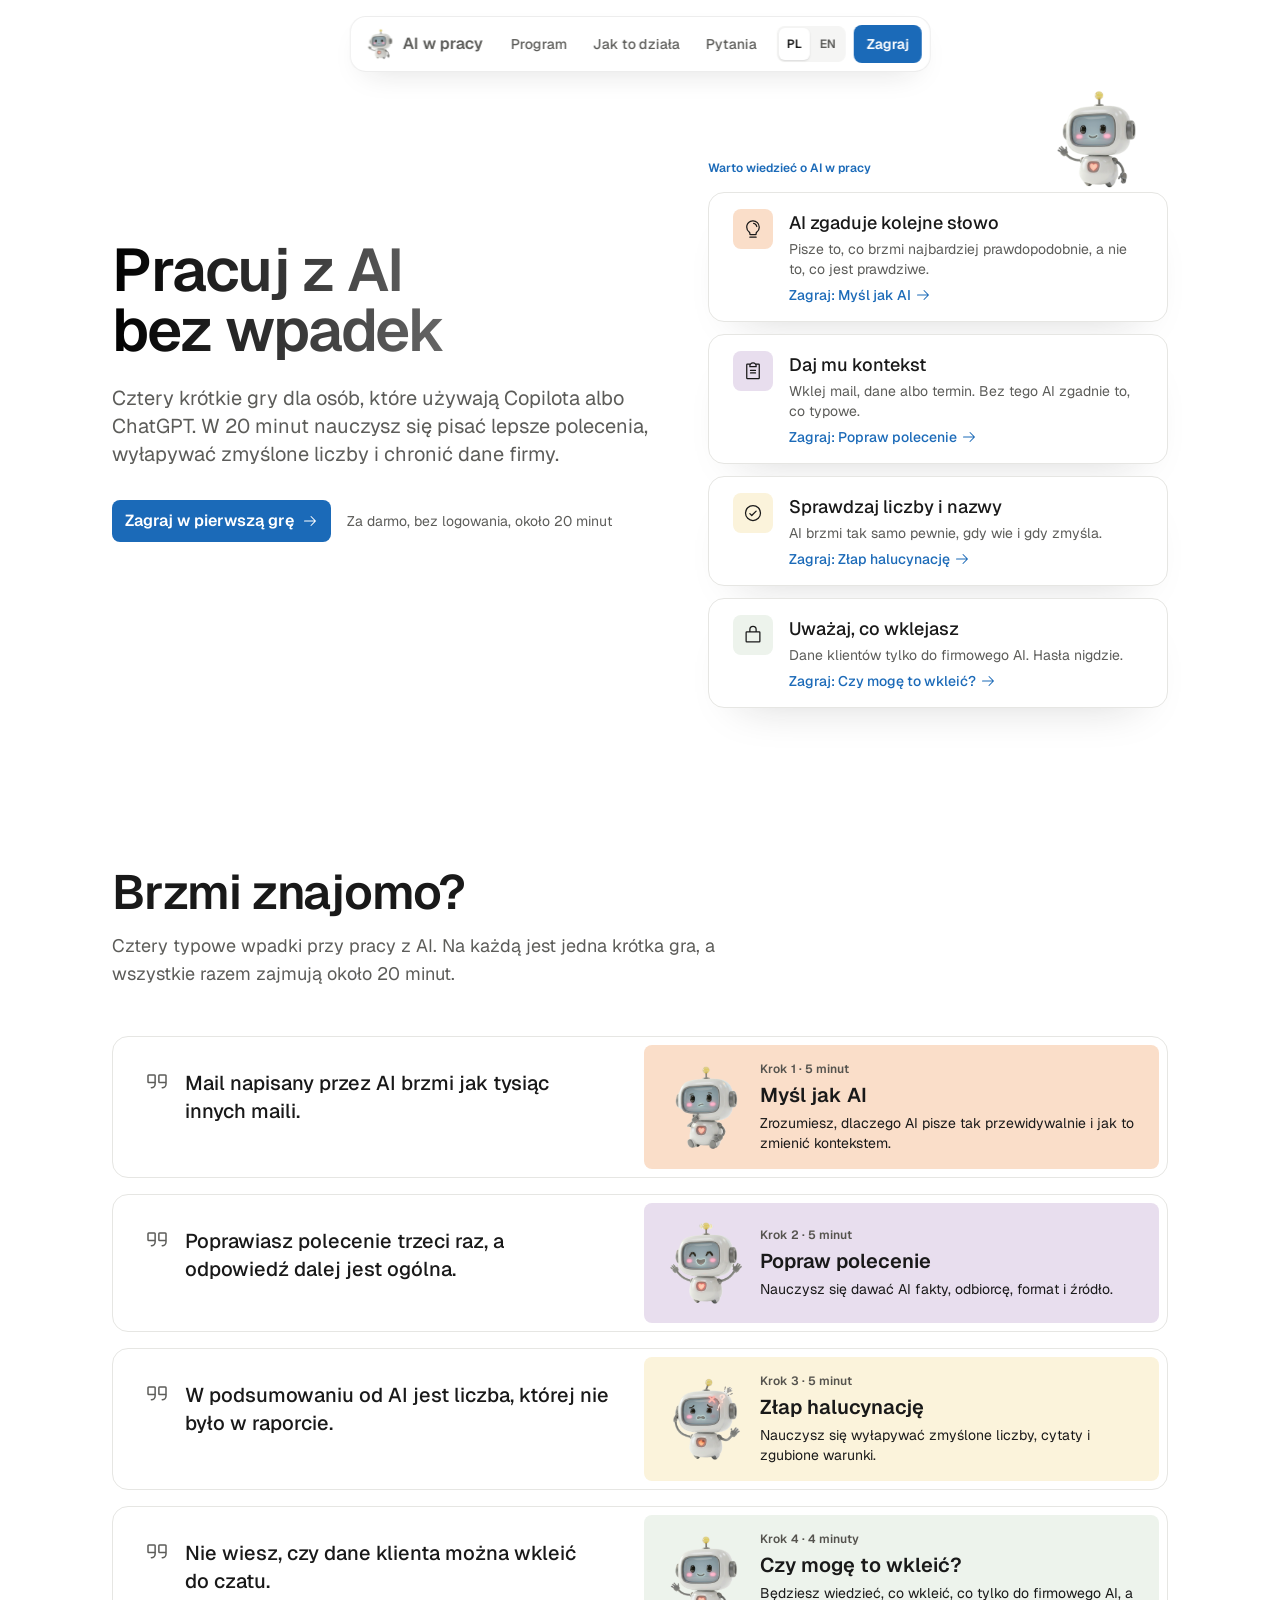
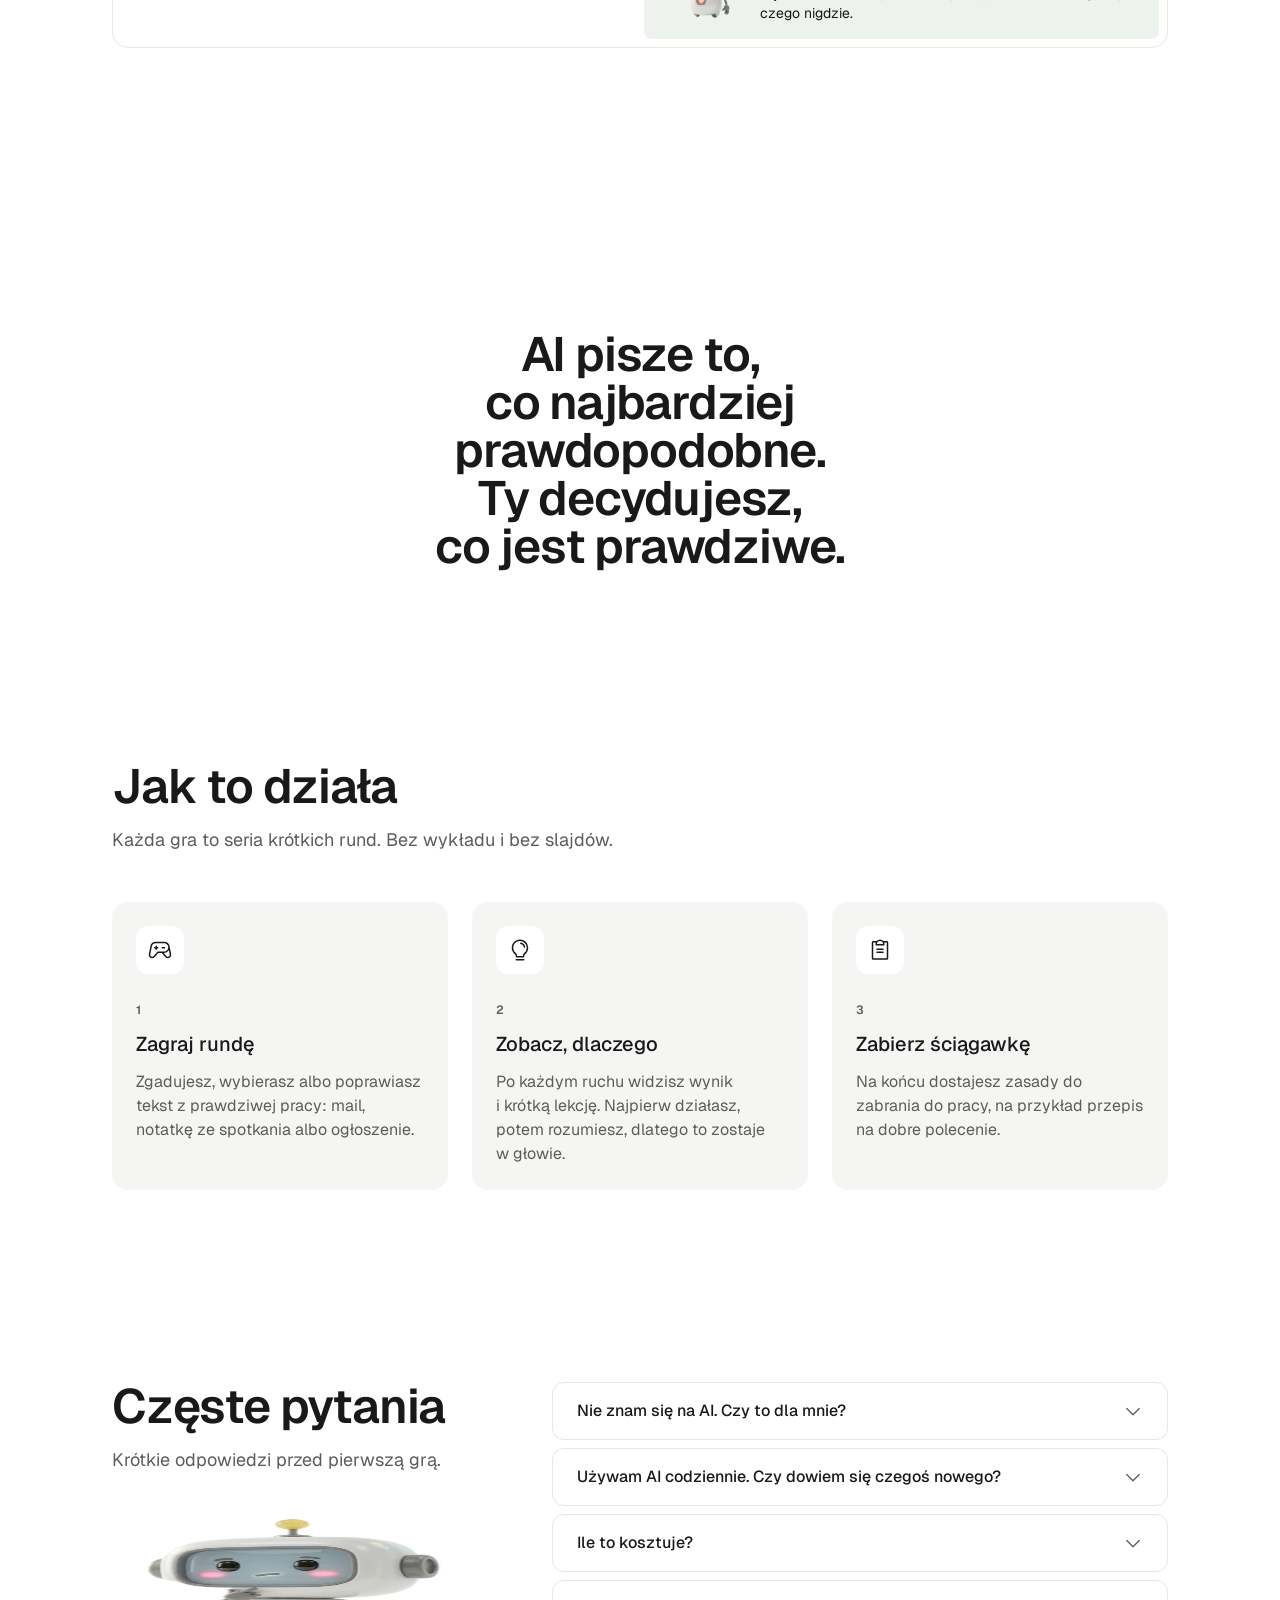
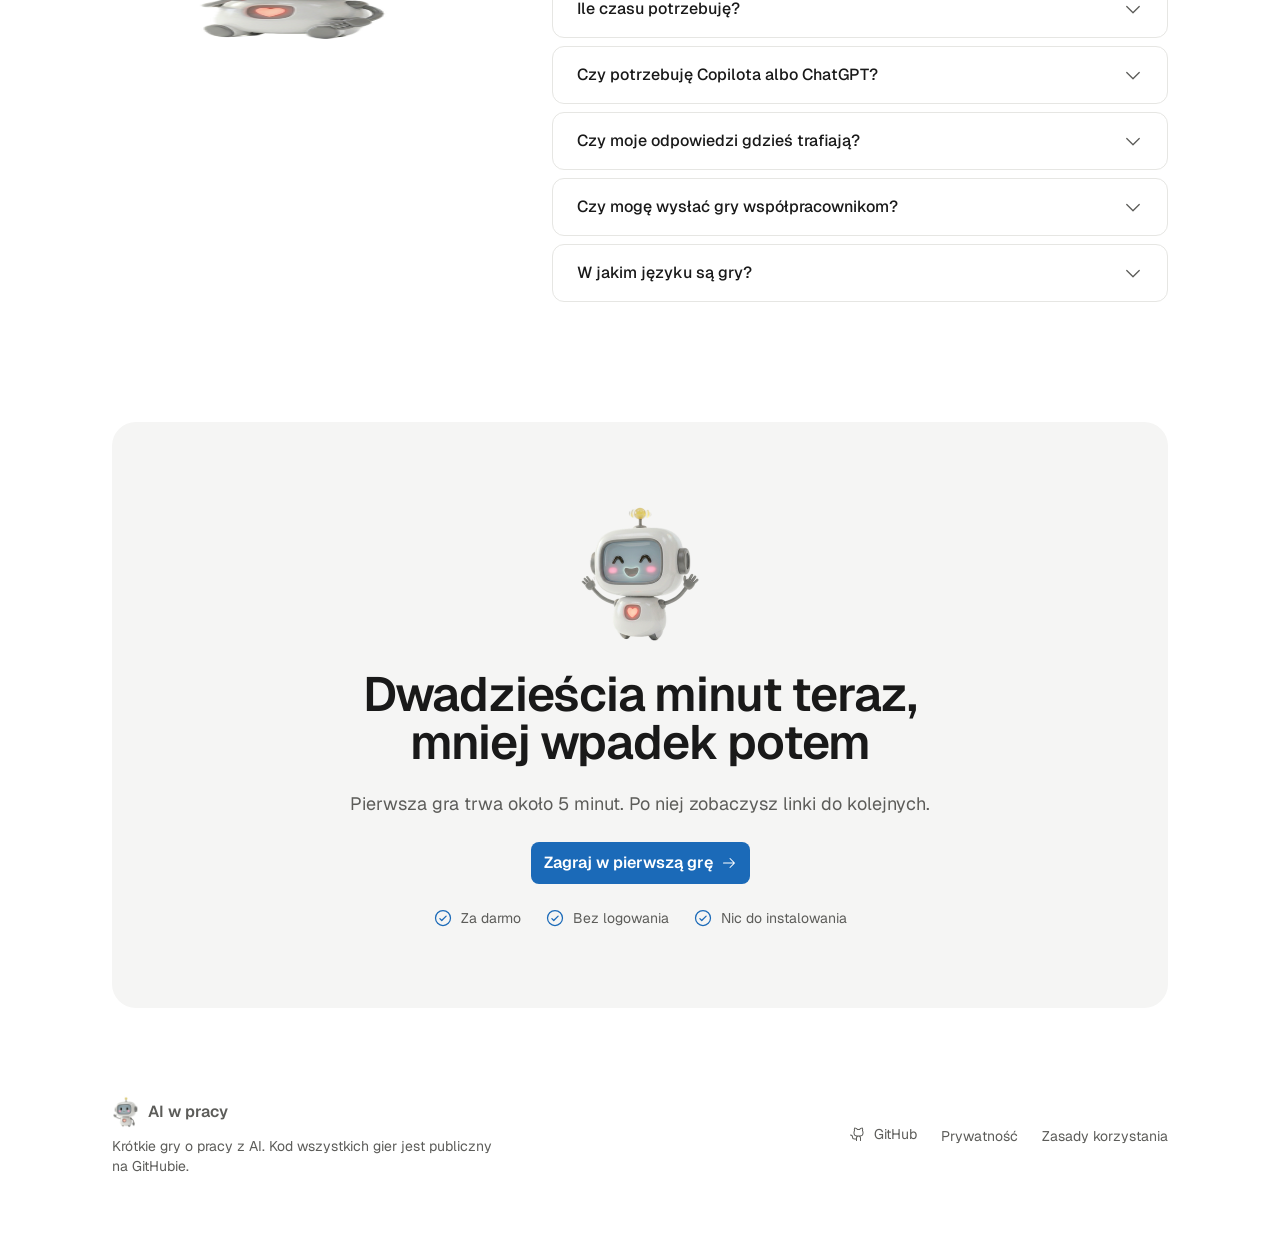
==== commit 77d5ae56: "Hero: tip cards about AI at work instead of the sample round Co-Authored-By: Claude Opus 5.5 <norepl" ====
--- a/index.html
+++ b/index.html
@@ -34,7 +34,7 @@
   .nav-cta { display: none; }
   @media (min-width: 768px) { .nav-cta { display: inline-flex; } }
 
-  /* Hero: the pitch on the left, a playable round on the right */
+  /* Hero: the pitch on the left, tip cards on the right */
   .hero-inner { display: grid; gap: var(--space-700); padding-top: var(--space-900); padding-bottom: var(--space-700); }
   .hero-text { min-width: 0; }
   .hero-title {
@@ -45,56 +45,26 @@
   .hero-cta { display: flex; flex-wrap: wrap; align-items: center; gap: var(--space-100) var(--space-200); margin-top: var(--space-400); }
   @media (min-width: 960px) {
     .hero { padding-top: var(--space-700); }
-    /* Top aligned, so the text stays put when the sample round grows after an answer */
-    .hero-inner { grid-template-columns: minmax(0, 1fr) minmax(0, 420px); align-items: start; gap: var(--space-600); }
+    .hero-inner { grid-template-columns: minmax(0, 1fr) minmax(0, 460px); align-items: start; gap: var(--space-600); }
     .hero-text { padding-top: var(--space-800); }
   }
 
-  /* Sample round from "Myśl jak AI" */
-  .demo {
-    position: relative; display: flex; flex-direction: column; gap: var(--space-200);
-    padding: var(--space-300); border: 1px solid var(--line); border-radius: var(--radius-3xl); background: var(--bg);
-    box-shadow: 0 32px 64px -32px rgba(25, 25, 25, 0.24);
-  }
-  @media (min-width: 768px) { .demo { padding: var(--space-400); } }
-  .demo-bajtek { position: absolute; top: 0; right: var(--space-300); width: auto; height: 104px; transform: translateY(-62%); }
-  .demo-bajtek.pop { animation: pop var(--dur) var(--ease); }
-  @keyframes pop { from { opacity: 0; transform: translateY(-62%) scale(0.9); } }
-  .demo-kicker { color: var(--accent); padding-right: var(--space-900); }
-  .demo-sentence { padding: var(--space-200); border-radius: var(--radius-xl); background: var(--surface); }
-  .demo-blank { color: var(--muted); }
-  .demo-blank.filled { color: var(--accent); }
-  .demo-options { display: flex; flex-direction: column; gap: var(--space-75); }
-  .demo-opt {
-    position: relative; overflow: hidden; display: flex; align-items: center; justify-content: space-between; gap: var(--space-100);
-    width: 100%; padding: var(--space-100) var(--space-200); border: 1px solid var(--line-strong); border-radius: var(--radius-xl);
-    background: var(--bg); color: var(--text); text-align: left; cursor: pointer;
-    transition: background-color var(--dur-hover) var(--ease), border-color var(--dur-hover) var(--ease), transform var(--dur) var(--ease);
-  }
-  .demo-opt:hover { background: var(--surface); border-color: var(--muted); }
-  .demo-opt:active { transform: scale(0.98); }
-  .demo-opt > :not(.demo-fill) { position: relative; }
-  .demo-left { display: flex; flex-wrap: wrap; align-items: center; gap: var(--space-75); }
-  .demo-tags { display: flex; gap: var(--space-50); }
-  .demo-tag { padding: var(--space-25) var(--space-75); border-radius: var(--radius-md); }
-  .tag-mine { background: var(--text); color: var(--bg); }
-  .tag-true { background: var(--success-soft); color: var(--success); }
-  .demo-fill {
-    position: absolute; inset: 0; background: var(--bar); transform-origin: left center; transform: scaleX(0);
-    transition: transform var(--dur-reveal) var(--ease); transition-delay: calc(var(--i) * 60ms);
-  }
-  .demo-opt.top .demo-fill { background: var(--bar-top); }
-  .demo-pct { opacity: 0; transition: opacity var(--dur) var(--ease); }
-  .answered .demo-opt { cursor: default; }
-  .answered .demo-opt:hover { background: var(--bg); border-color: var(--line-strong); }
-  .answered .demo-opt:active { transform: none; }
-  .answered .demo-opt.mine { border-color: var(--text); }
-  .answered .demo-fill { transform: scaleX(var(--p)); }
-  .answered .demo-pct { opacity: 1; transition-delay: calc(var(--i) * 60ms + 200ms); }
-  .demo-result { display: flex; flex-direction: column; align-items: flex-start; gap: var(--space-100); }
-  .demo-result:not([hidden]) { animation: rise-in var(--dur) var(--ease); }
-  .demo-result .btn { margin-top: var(--space-75); }
-  @keyframes rise-in { from { opacity: 0; transform: translateY(var(--space-75)); } }
+  /* Tips: four short cards about how AI works, each tied to the game that teaches it */
+  .tips { position: relative; display: flex; flex-direction: column; gap: var(--space-200); }
+  .tips-bajtek { position: absolute; top: 0; right: var(--space-300); width: auto; height: 104px; transform: translateY(-70%); }
+  .tips-kicker { color: var(--accent); padding-right: var(--space-900); }
+  .tip-list { display: flex; flex-direction: column; gap: var(--space-100); }
+  .tip {
+    display: flex; align-items: flex-start; gap: var(--space-200); padding: var(--space-200) var(--space-300);
+    border: 1px solid var(--line); border-radius: var(--radius-2xl); background: var(--bg);
+    box-shadow: 0 24px 48px -32px rgba(25, 25, 25, 0.22);
+    transition: border-color var(--dur-hover) var(--ease), transform var(--dur) var(--ease);
+  }
+  .tip:hover { border-color: var(--line-strong); transform: translateY(-2px); }
+  .tip-icon { flex-shrink: 0; display: grid; place-items: center; width: 40px; height: 40px; border-radius: var(--radius-lg); background: var(--tint); color: var(--text); }
+  .tip-copy { display: flex; flex-direction: column; gap: var(--space-25); min-width: 0; }
+  .tip-link { margin-top: var(--space-50); color: var(--accent); text-decoration: none; display: inline-flex; align-items: center; gap: var(--space-50); width: fit-content; }
+  .tip-link:hover { text-decoration: underline; text-underline-offset: 4px; }
 
   /* Sections */
   .section { padding-block: var(--space-700); scroll-margin-top: var(--space-800); }
@@ -211,11 +181,11 @@
 
   @media (prefers-reduced-motion: reduce) {
     .js .reveal { transform: none; }
-    .js .stagger.in > *, .demo-result:not([hidden]), .faq-item[open] .faq-answer, .demo-bajtek.pop { animation-name: fade; }
+    .js .stagger.in > *, .faq-item[open] .faq-answer { animation-name: fade; }
     .tagline .w { opacity: 1; transition: none; }
-    .demo-fill, .demo-pct { transition: none; }
+    .tip, .tip:hover { transition: none; transform: none; }
     .menu li { transform: none; }
-    .fix:hover .fix-solution img, .demo-opt:active, .faq-item[open] summary .icon { transform: none; }
+    .fix:hover .fix-solution img, .faq-item[open] summary .icon { transform: none; }
   }
 </style>
 </head>
@@ -247,7 +217,6 @@
   </noscript>
 </main>
 <footer class="footer" id="footer"></footer>
-<p class="sr-only" id="demo-live" aria-live="polite"></p>
 
 <script>
 const GITHUB = "https://github.com/kian09j";
@@ -261,6 +230,7 @@
   "game-controller": "M176,112H152a8,8,0,0,1,0-16h24a8,8,0,0,1,0,16ZM104,96H96V88a8,8,0,0,0-16,0v8H72a8,8,0,0,0,0,16h8v8a8,8,0,0,0,16,0v-8h8a8,8,0,0,0,0-16ZM241.48,200.65a36,36,0,0,1-54.94,4.81c-.12-.12-.24-.24-.35-.37L146.48,160h-37L69.81,205.09l-.35.37A36.08,36.08,0,0,1,44,216,36,36,0,0,1,8.56,173.75a.68.68,0,0,1,0-.14L24.93,89.52A59.88,59.88,0,0,1,83.89,40H172a60.08,60.08,0,0,1,59,49.25c0,.06,0,.12,0,.18l16.37,84.17a.68.68,0,0,1,0,.14A35.74,35.74,0,0,1,241.48,200.65ZM172,144a44,44,0,0,0,0-88H83.89A43.9,43.9,0,0,0,40.68,92.37l0,.13L24.3,176.59A20,20,0,0,0,58,194.3l41.92-47.59a8,8,0,0,1,6-2.71Zm59.7,32.59-8.74-45A60,60,0,0,1,172,160h-4.2L198,194.31a20.09,20.09,0,0,0,17.46,5.39,20,20,0,0,0,16.23-23.11Z",
   "github-logo": "M208.31,75.68A59.78,59.78,0,0,0,202.93,28,8,8,0,0,0,196,24a59.75,59.75,0,0,0-48,24H124A59.75,59.75,0,0,0,76,24a8,8,0,0,0-6.93,4,59.78,59.78,0,0,0-5.38,47.68A58.14,58.14,0,0,0,56,104v8a56.06,56.06,0,0,0,48.44,55.47A39.8,39.8,0,0,0,96,192v8H72a24,24,0,0,1-24-24A40,40,0,0,0,8,136a8,8,0,0,0,0,16,24,24,0,0,1,24,24,40,40,0,0,0,40,40H96v16a8,8,0,0,0,16,0V192a24,24,0,0,1,48,0v40a8,8,0,0,0,16,0V192a39.8,39.8,0,0,0-8.44-24.53A56.06,56.06,0,0,0,216,112v-8A58.14,58.14,0,0,0,208.31,75.68ZM200,112a40,40,0,0,1-40,40H112a40,40,0,0,1-40-40v-8a41.74,41.74,0,0,1,6.9-22.48A8,8,0,0,0,80,73.83a43.81,43.81,0,0,1,.79-33.58,43.88,43.88,0,0,1,32.32,20.06A8,8,0,0,0,119.82,64h32.35a8,8,0,0,0,6.74-3.69,43.87,43.87,0,0,1,32.32-20.06A43.81,43.81,0,0,1,192,73.83a8.09,8.09,0,0,0,1,7.65A41.72,41.72,0,0,1,200,104Z",
   "lightbulb": "M176,232a8,8,0,0,1-8,8H88a8,8,0,0,1,0-16h80A8,8,0,0,1,176,232Zm40-128a87.55,87.55,0,0,1-33.64,69.21A16.24,16.24,0,0,0,176,186v6a16,16,0,0,1-16,16H96a16,16,0,0,1-16-16v-6a16,16,0,0,0-6.23-12.66A87.59,87.59,0,0,1,40,104.49C39.74,56.83,78.26,17.14,125.88,16A88,88,0,0,1,216,104Zm-16,0a72,72,0,0,0-73.74-72c-39,.92-70.47,33.39-70.26,72.39a71.65,71.65,0,0,0,27.64,56.3A32,32,0,0,1,96,186v6h64v-6a32.15,32.15,0,0,1,12.47-25.35A71.65,71.65,0,0,0,200,104Zm-16.11-9.34a57.6,57.6,0,0,0-46.56-46.55,8,8,0,0,0-2.66,15.78c16.57,2.79,30.63,16.85,33.44,33.45A8,8,0,0,0,176,104a9,9,0,0,0,1.35-.11A8,8,0,0,0,183.89,94.66Z",
+  "lock": "M208,80H176V56a48,48,0,0,0-96,0V80H48A16,16,0,0,0,32,96V208a16,16,0,0,0,16,16H208a16,16,0,0,0,16-16V96A16,16,0,0,0,208,80ZM96,56a32,32,0,0,1,64,0V80H96ZM208,208H48V96H208V208Z",
   "quotes": "M100,56H40A16,16,0,0,0,24,72v64a16,16,0,0,0,16,16h60v8a32,32,0,0,1-32,32,8,8,0,0,0,0,16,48.05,48.05,0,0,0,48-48V72A16,16,0,0,0,100,56Zm0,80H40V72h60ZM216,56H156a16,16,0,0,0-16,16v64a16,16,0,0,0,16,16h60v8a32,32,0,0,1-32,32,8,8,0,0,0,0,16,48.05,48.05,0,0,0,48-48V72A16,16,0,0,0,216,56Zm0,80H156V72h60Z"
 };
 const icon = (name, cls = "") => `<svg class="icon ${cls}" viewBox="0 0 256 256" fill="currentColor" aria-hidden="true" focusable="false"><path d="${ICONS[name]}"/></svg>`;
@@ -282,34 +252,21 @@
     en: { name: "Can I paste this?", minutes: "4 minutes", problem: "You're not sure if client data can go into the chat.", fix: "Know what you can paste, what only goes into your company's AI, and what never does." } }
 ];
 
-// A real round from "Myśl jak AI" (round 6), with the game's own example probabilities
-const DEMO = {
-  options: [["10%", 34], ["15%", 27], ["20%", 22], ["3%", 17]],
-  top: 0,
-  truth: 3,
-  pl: {
-    kicker: "Spróbuj teraz · runda z gry Myśl jak AI",
-    title: "Które słowo wybierze AI?",
-    sentence: "W trzecim kwartale nasza sprzedaż wzrosła o",
-    mine: "Twój wybór",
-    inReport: "W raporcie",
-    result: "AI najczęściej wybiera 10%. W Twoim raporcie: 3%.",
-    lesson: "Najbardziej prawdopodobne nie znaczy prawdziwe. Gdy AI nie widzi danych, wymyśla przekonująco brzmiącą liczbę. To jest halucynacja. Liczby zawsze sprawdzaj.",
-    cta: "Zagraj dalej: 12 kolejnych rund",
-    note: "Prawdopodobieństwa są przykładowe, żeby pokazać zasadę działania."
-  },
-  en: {
-    kicker: "Try it now · a round from Think like AI",
-    title: "Which word will AI pick?",
-    sentence: "In the third quarter, our sales grew by",
-    mine: "Your pick",
-    inReport: "In the report",
-    result: "AI usually picks 10%. In your report: 3%.",
-    lesson: "Most likely doesn't mean true. When AI can't see the data, it makes up a convincing number. That's called a hallucination. Always check the numbers.",
-    cta: "Keep playing: 12 more rounds",
-    note: "The probabilities are examples, to show how it works."
-  }
-};
+// Tips in the hero: one per game, in the same order, so each card can link to the game that goes deeper
+const TIPS = [
+  { icon: "lightbulb",
+    pl: ["AI zgaduje kolejne słowo", "Pisze to, co brzmi najbardziej prawdopodobnie, a nie to, co jest prawdziwe."],
+    en: ["AI guesses the next word", "It writes what sounds most likely, not what is true."] },
+  { icon: "clipboard-text",
+    pl: ["Daj mu kontekst", "Wklej mail, dane albo termin. Bez tego AI zgadnie to, co typowe."],
+    en: ["Give it context", "Paste the email, the data or the deadline. Without it, AI guesses what's typical."] },
+  { icon: "check-circle",
+    pl: ["Sprawdzaj liczby i nazwy", "AI brzmi tak samo pewnie, gdy wie i gdy zmyśla."],
+    en: ["Check numbers and names", "AI sounds just as sure when it knows as when it makes things up."] },
+  { icon: "lock",
+    pl: ["Uważaj, co wklejasz", "Dane klientów tylko do firmowego AI. Hasła nigdzie."],
+    en: ["Watch what you paste", "Client data only goes into your company's AI. Passwords go nowhere."] }
+];
 
 const TEXT = {
   pl: {
@@ -325,6 +282,9 @@
     lead: "Cztery krótkie gry dla osób, które używają Copilota albo ChatGPT. W 20 minut nauczysz się pisać lepsze polecenia, wyłapywać zmyślone liczby i chronić dane firmy.",
     cta: "Zagraj w pierwszą grę",
     ctaNote: "Za darmo, bez logowania, około 20 minut",
+    tipsKicker: "Warto wiedzieć o AI w pracy",
+    tipsLabel: "Cztery rzeczy, które warto wiedzieć o AI w pracy",
+    tipGame: "Zagraj:",
     programTitle: "Brzmi znajomo?",
     programLead: "Cztery typowe wpadki przy pracy z AI. Na każdą jest jedna krótka gra, a wszystkie razem zajmują około 20 minut.",
     step: "Krok",
@@ -369,6 +329,9 @@
     lead: "Four short games for people who use Copilot or ChatGPT. In 20 minutes you learn to write better prompts, catch made up numbers and keep company data safe.",
     cta: "Play the first game",
     ctaNote: "Free, no sign up, about 20 minutes",
+    tipsKicker: "Good to know about AI at work",
+    tipsLabel: "Four things worth knowing about AI at work",
+    tipGame: "Play:",
     programTitle: "Sound familiar?",
     programLead: "Four common blunders when working with AI. Each one has its own short game, and all four take about 20 minutes.",
     step: "Step",
@@ -420,53 +383,27 @@
   return `<a class="btn btn-primary button-md" href="${gameHref(GAMES[0])}">${esc(T.cta)}${icon("arrow-right", "icon-sm icon-move")}</a>`;
 }
 
-function demoHTML() {
-  const d = DEMO[lang];
+function tipsHTML() {
   return `
-    <div class="demo" id="demo">
-      <img class="demo-bajtek" id="demo-bajtek" src="bajtek/think.png" alt="" width="248" height="288">
-      <p class="caption-3 demo-kicker">${esc(d.kicker)}</p>
-      <h2 class="title-1" id="demo-title">${esc(d.title)}</h2>
-      <p class="demo-sentence body-2">${esc(d.sentence)} <span class="demo-blank" id="demo-blank">___</span></p>
-      <div class="demo-options" role="group" aria-labelledby="demo-title">
-        ${DEMO.options.map(([word, p], i) => `
-          <button type="button" class="demo-opt${i === DEMO.top ? " top" : ""}" data-i="${i}" style="--i:${i}; --p:${p / 100}">
-            <span class="demo-fill" aria-hidden="true"></span>
-            <span class="demo-left"><span class="body-2">${esc(word)}</span><span class="demo-tags" data-tags></span></span>
-            <span class="demo-pct caption-1">${p}%</span>
-          </button>`).join("")}
-      </div>
-      <div class="demo-result" id="demo-result" hidden>
-        <p class="body-1">${esc(d.result)}</p>
-        <p class="body-6 muted">${esc(d.lesson)}</p>
-        <a class="btn btn-primary button-md" href="${gameHref(GAMES[0])}">${esc(d.cta)}${icon("arrow-right", "icon-sm icon-move")}</a>
-        <p class="caption-5 muted">${esc(d.note)}</p>
-      </div>
-    </div>`;
-}
-
-function answerDemo(choice) {
-  const demo = $("demo");
-  if (!demo || demo.classList.contains("answered")) return;
-  const d = DEMO[lang];
-  demo.classList.add("answered");
-  demo.querySelectorAll(".demo-opt").forEach((b) => {
-    const i = Number(b.dataset.i);
-    const tags = [];
-    if (i === choice) { b.classList.add("mine"); tags.push(`<span class="demo-tag tag-mine caption-3">${esc(d.mine)}</span>`); }
-    if (i === DEMO.truth) tags.push(`<span class="demo-tag tag-true caption-3">${esc(d.inReport)}</span>`);
-    b.querySelector("[data-tags]").innerHTML = tags.join("");
-    b.setAttribute("aria-disabled", "true");
-    b.setAttribute("aria-pressed", String(i === choice));
-  });
-  const blank = $("demo-blank");
-  blank.textContent = DEMO.options[DEMO.top][0];
-  blank.classList.add("filled");
-  const bajtek = $("demo-bajtek");
-  bajtek.src = "bajtek/oops.png";
-  bajtek.classList.add("pop");
-  $("demo-result").hidden = false;
-  $("demo-live").textContent = `${d.result} ${d.lesson}`;
+    <aside class="tips" aria-label="${esc(T.tipsLabel)}">
+      <img class="tips-bajtek" src="bajtek/idle.png" alt="" width="248" height="288">
+      <p class="caption-3 tips-kicker">${esc(T.tipsKicker)}</p>
+      <ul class="tip-list stagger" data-key="tips">
+        ${TIPS.map((t, i) => {
+          const [title, text] = t[lang];
+          const g = GAMES[i];
+          return `
+          <li class="tip" style="--tint:${g.tint}; --i:${i}">
+            <span class="tip-icon">${icon(t.icon)}</span>
+            <div class="tip-copy">
+              <h2 class="title-2">${esc(title)}</h2>
+              <p class="body-6 muted">${esc(text)}</p>
+              <a class="tip-link caption-1" href="${gameHref(g)}">${esc(T.tipGame)} ${esc(g[lang].name)}${icon("arrow-right", "icon-sm icon-move")}</a>
+            </div>
+          </li>`;
+        }).join("")}
+      </ul>
+    </aside>`;
 }
 
 function render() {
@@ -481,7 +418,7 @@
             <p class="caption-2 muted">${esc(T.ctaNote)}</p>
           </div>
         </div>
-        ${demoHTML()}
+        ${tipsHTML()}
       </div>
     </section>
 
@@ -582,9 +519,6 @@
   items.push(`<li style="--d:${SECTIONS.length * 60}ms">${ctaButton()}</li>`);
   $("menu-list").innerHTML = items.join("");
 
-  $("demo").querySelectorAll(".demo-opt").forEach((b) => b.addEventListener("click", () => answerDemo(Number(b.dataset.i))));
-  $("demo-live").textContent = "";
-
   setFaqSchema();
   setupReveals();
   setupSpy();
@@ -732,9 +666,6 @@
 
 document.querySelectorAll("#lang button").forEach((b) => b.addEventListener("click", () => setLang(b.dataset.lang)));
 
-// The demo swaps Bajtek's mood after an answer, so load that picture early
-new Image().src = "bajtek/oops.png";
-
 const urlLang = new URLSearchParams(location.search).get("lang");
 setLang(urlLang === "en" || urlLang === "pl" ? urlLang : readSavedLang() || "pl");
 </script>
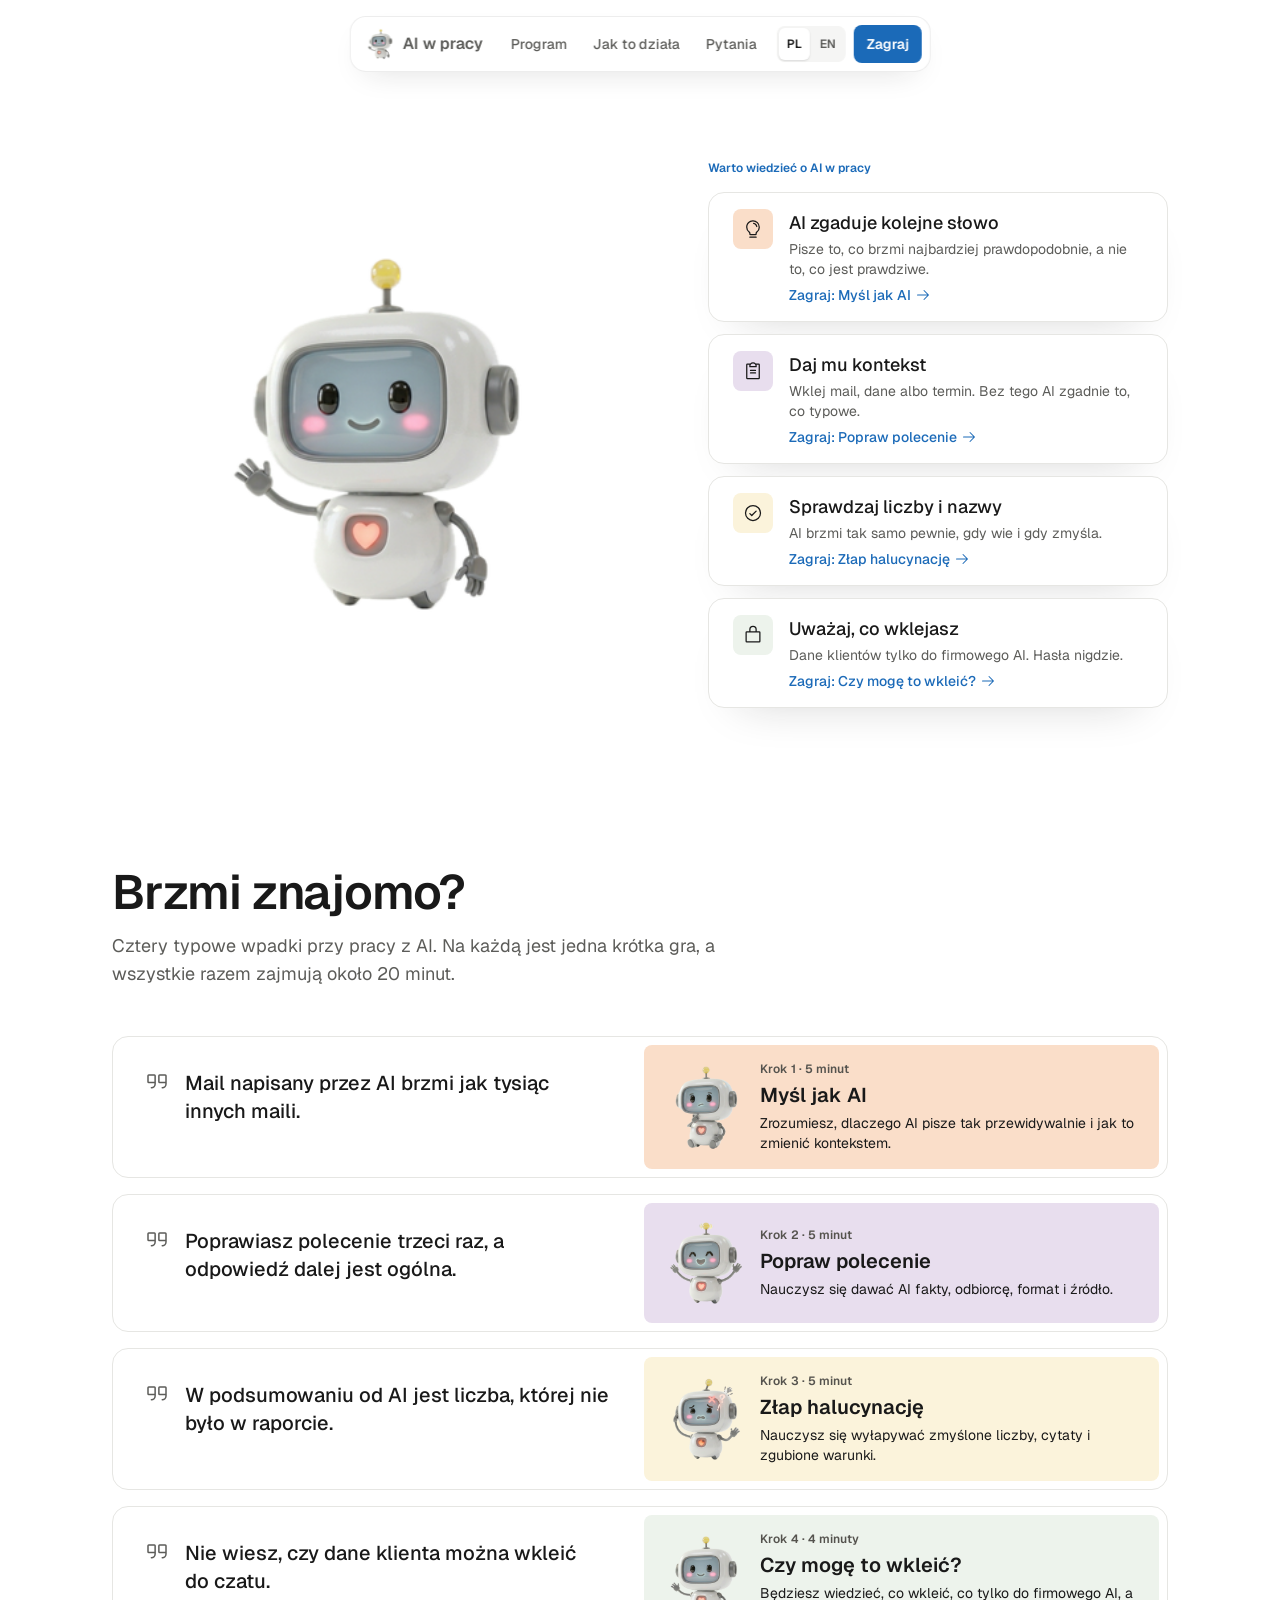
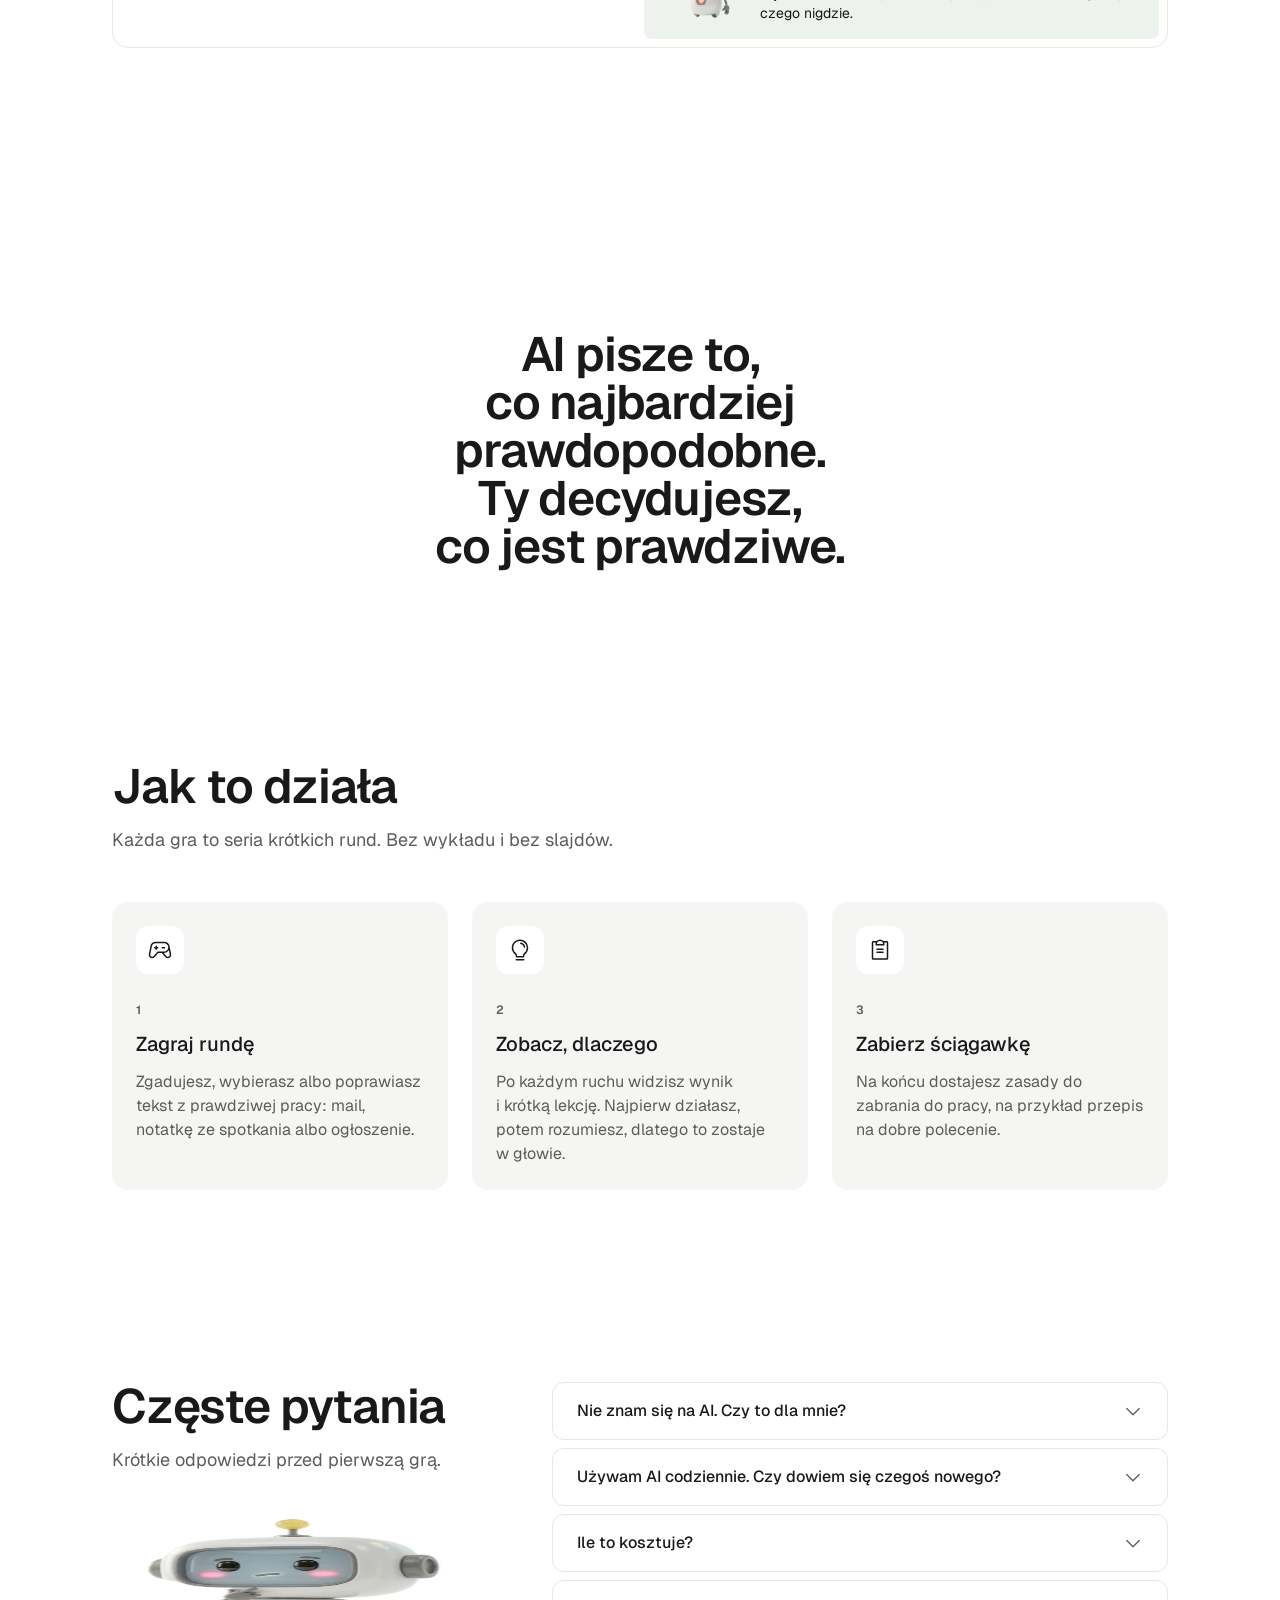
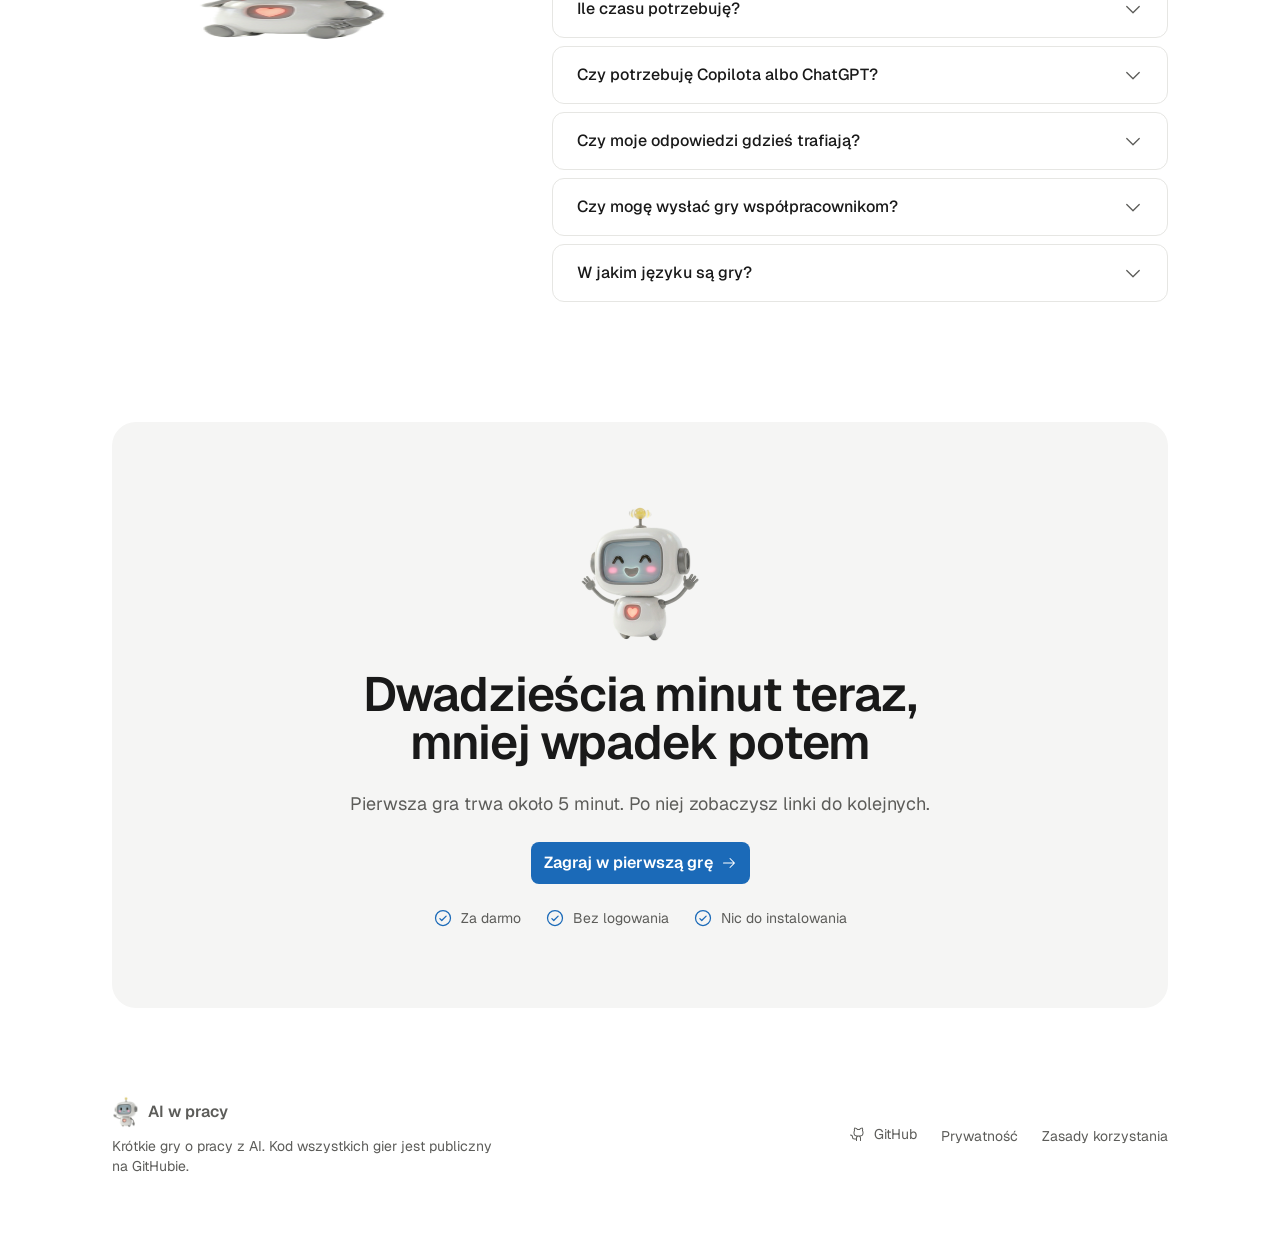
==== commit 1980866a: "Hero: big Bajtek instead of the headline and button Co-Authored-By: Claude Opus 5.5 <noreply@anthrop" ====
--- a/index.html
+++ b/index.html
@@ -34,25 +34,21 @@
   .nav-cta { display: none; }
   @media (min-width: 768px) { .nav-cta { display: inline-flex; } }
 
-  /* Hero: the pitch on the left, tip cards on the right */
-  .hero-inner { display: grid; gap: var(--space-700); padding-top: var(--space-900); padding-bottom: var(--space-700); }
-  .hero-text { min-width: 0; }
-  .hero-title {
-    max-width: 680px; width: fit-content; padding-bottom: var(--space-75);
-    background: linear-gradient(90deg, #000000, #666666); -webkit-background-clip: text; background-clip: text; color: transparent;
-  }
-  .hero-sub { max-width: 680px; margin-top: var(--space-200); }
-  .hero-cta { display: flex; flex-wrap: wrap; align-items: center; gap: var(--space-100) var(--space-200); margin-top: var(--space-400); }
+  /* Hero: a big Bajtek on the left, tip cards on the right */
+  .hero-inner { display: grid; justify-items: center; gap: var(--space-300); padding-top: var(--space-900); padding-bottom: var(--space-700); }
+  .hero-bajtek { width: auto; height: 180px; animation: float 6s ease-in-out infinite; }
+  @keyframes float { 50% { transform: translateY(calc(var(--space-100) * -1)); } }
+  .hero-inner .tips { width: 100%; max-width: 560px; }
   @media (min-width: 960px) {
     .hero { padding-top: var(--space-700); }
-    .hero-inner { grid-template-columns: minmax(0, 1fr) minmax(0, 460px); align-items: start; gap: var(--space-600); }
-    .hero-text { padding-top: var(--space-800); }
+    .hero-inner { grid-template-columns: minmax(0, 1fr) minmax(0, 460px); align-items: center; gap: var(--space-600); }
+    .hero-bajtek { height: 380px; }
+    .hero-inner .tips { max-width: none; }
   }
 
   /* Tips: four short cards about how AI works, each tied to the game that teaches it */
   .tips { position: relative; display: flex; flex-direction: column; gap: var(--space-200); }
-  .tips-bajtek { position: absolute; top: 0; right: var(--space-300); width: auto; height: 104px; transform: translateY(-70%); }
-  .tips-kicker { color: var(--accent); padding-right: var(--space-900); }
+  .tips-kicker { color: var(--accent); }
   .tip-list { display: flex; flex-direction: column; gap: var(--space-100); }
   .tip {
     display: flex; align-items: flex-start; gap: var(--space-200); padding: var(--space-200) var(--space-300);
@@ -184,6 +180,7 @@
     .js .stagger.in > *, .faq-item[open] .faq-answer { animation-name: fade; }
     .tagline .w { opacity: 1; transition: none; }
     .tip, .tip:hover { transition: none; transform: none; }
+    .hero-bajtek { animation: none; }
     .menu li { transform: none; }
     .fix:hover .fix-solution img, .faq-item[open] summary .icon { transform: none; }
   }
@@ -386,7 +383,6 @@
 function tipsHTML() {
   return `
     <aside class="tips" aria-label="${esc(T.tipsLabel)}">
-      <img class="tips-bajtek" src="bajtek/idle.png" alt="" width="248" height="288">
       <p class="caption-3 tips-kicker">${esc(T.tipsKicker)}</p>
       <ul class="tip-list stagger" data-key="tips">
         ${TIPS.map((t, i) => {
@@ -410,14 +406,8 @@
   $("main").innerHTML = `
     <section class="hero" id="top" aria-labelledby="hero-title">
       <div class="container hero-inner">
-        <div class="hero-text">
-          <h1 id="hero-title" class="hero-title heading-3 md:heading-1">${lines(T.h1)}</h1>
-          <p class="hero-sub body-8 md:body-7 muted">${esc(T.lead)}</p>
-          <div class="hero-cta">
-            ${ctaButton()}
-            <p class="caption-2 muted">${esc(T.ctaNote)}</p>
-          </div>
-        </div>
+        <h1 id="hero-title" class="sr-only">${esc(T.h1.join(" "))}</h1>
+        <img class="hero-bajtek" src="bajtek/idle.png" alt="" width="248" height="288">
         ${tipsHTML()}
       </div>
     </section>
